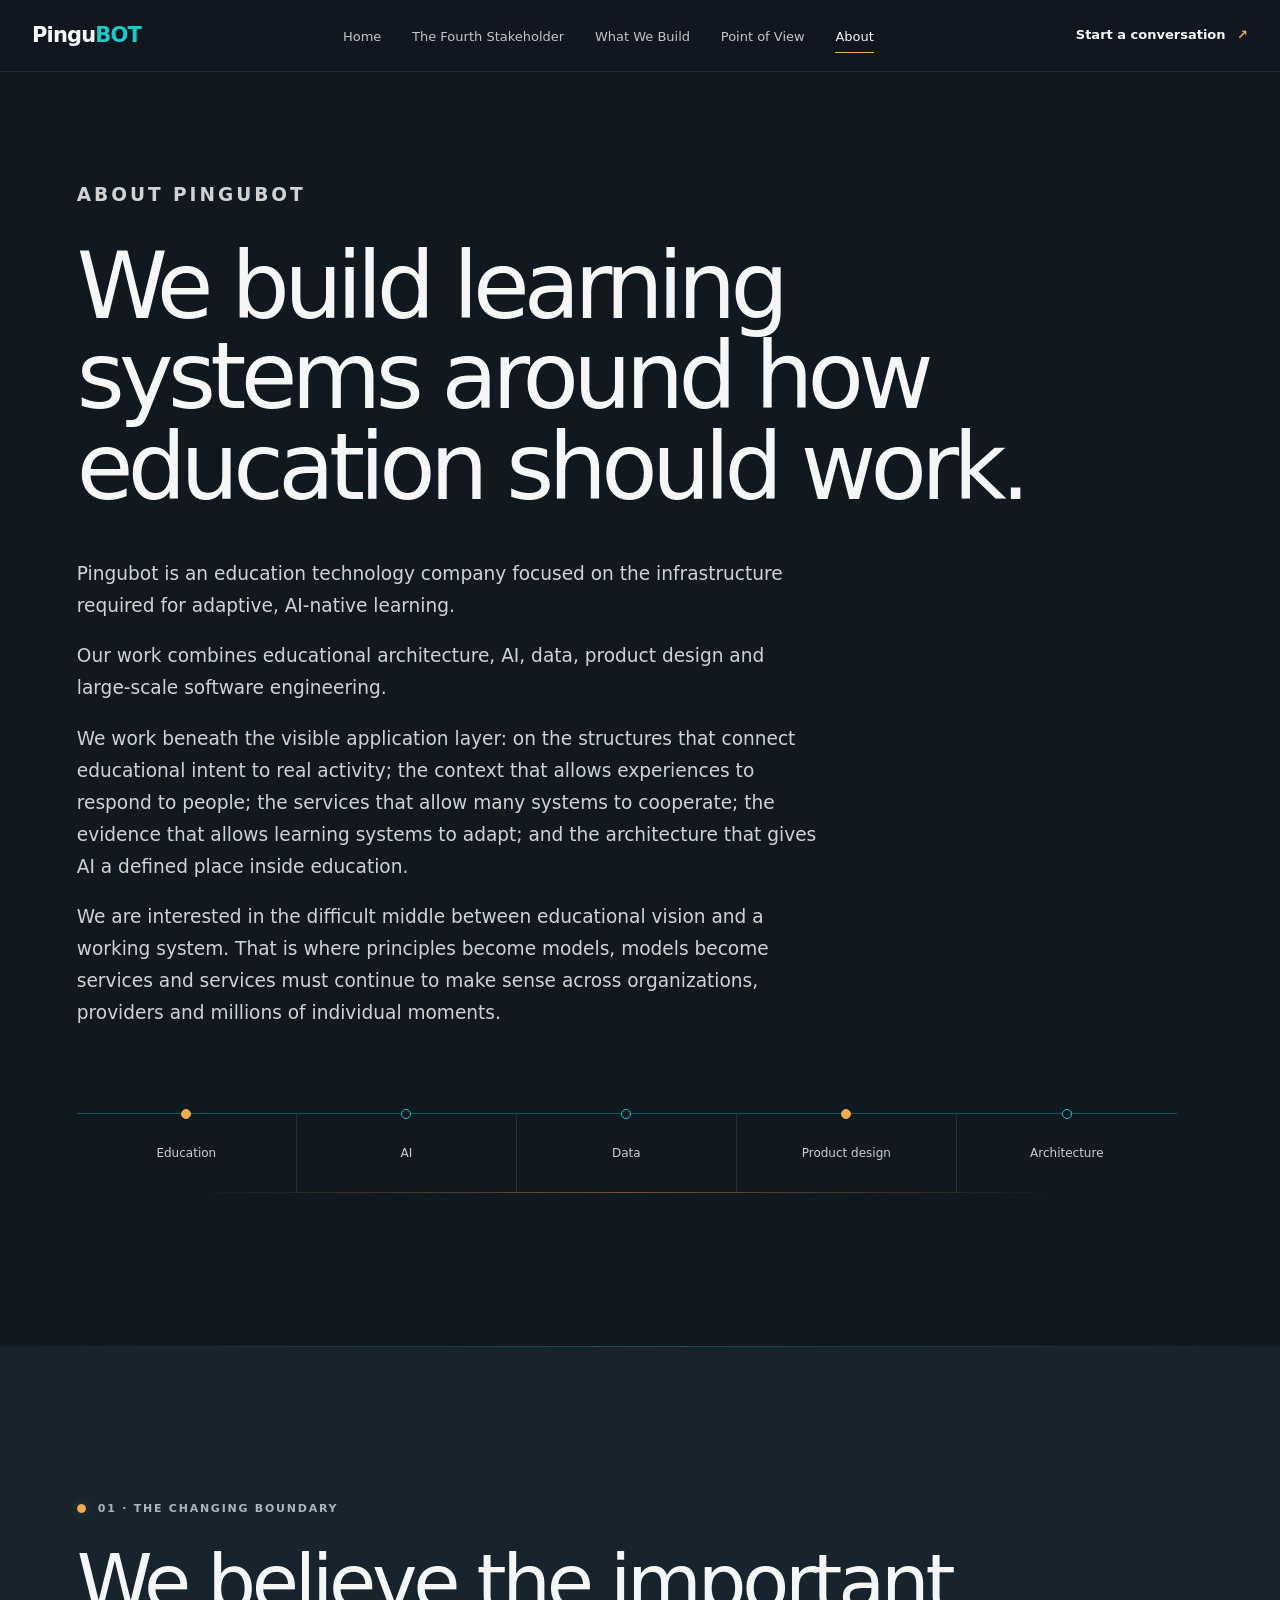
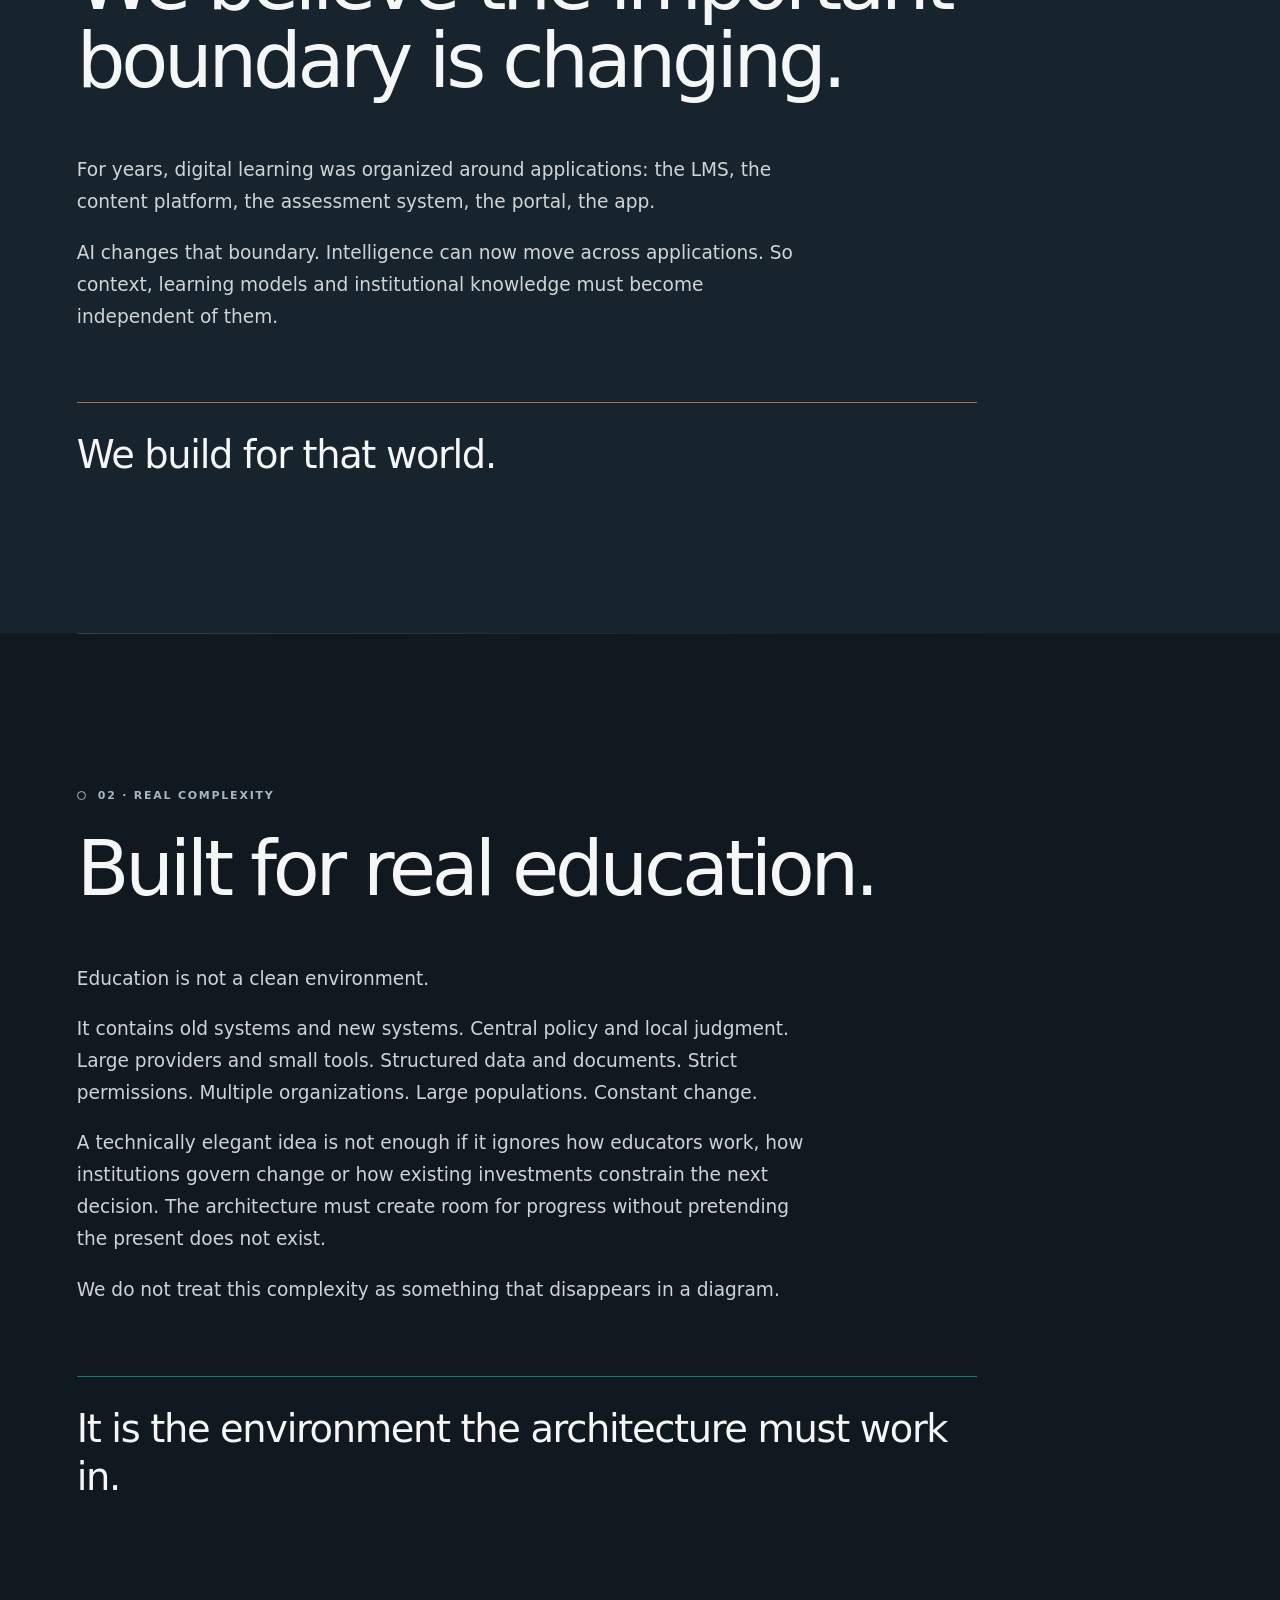
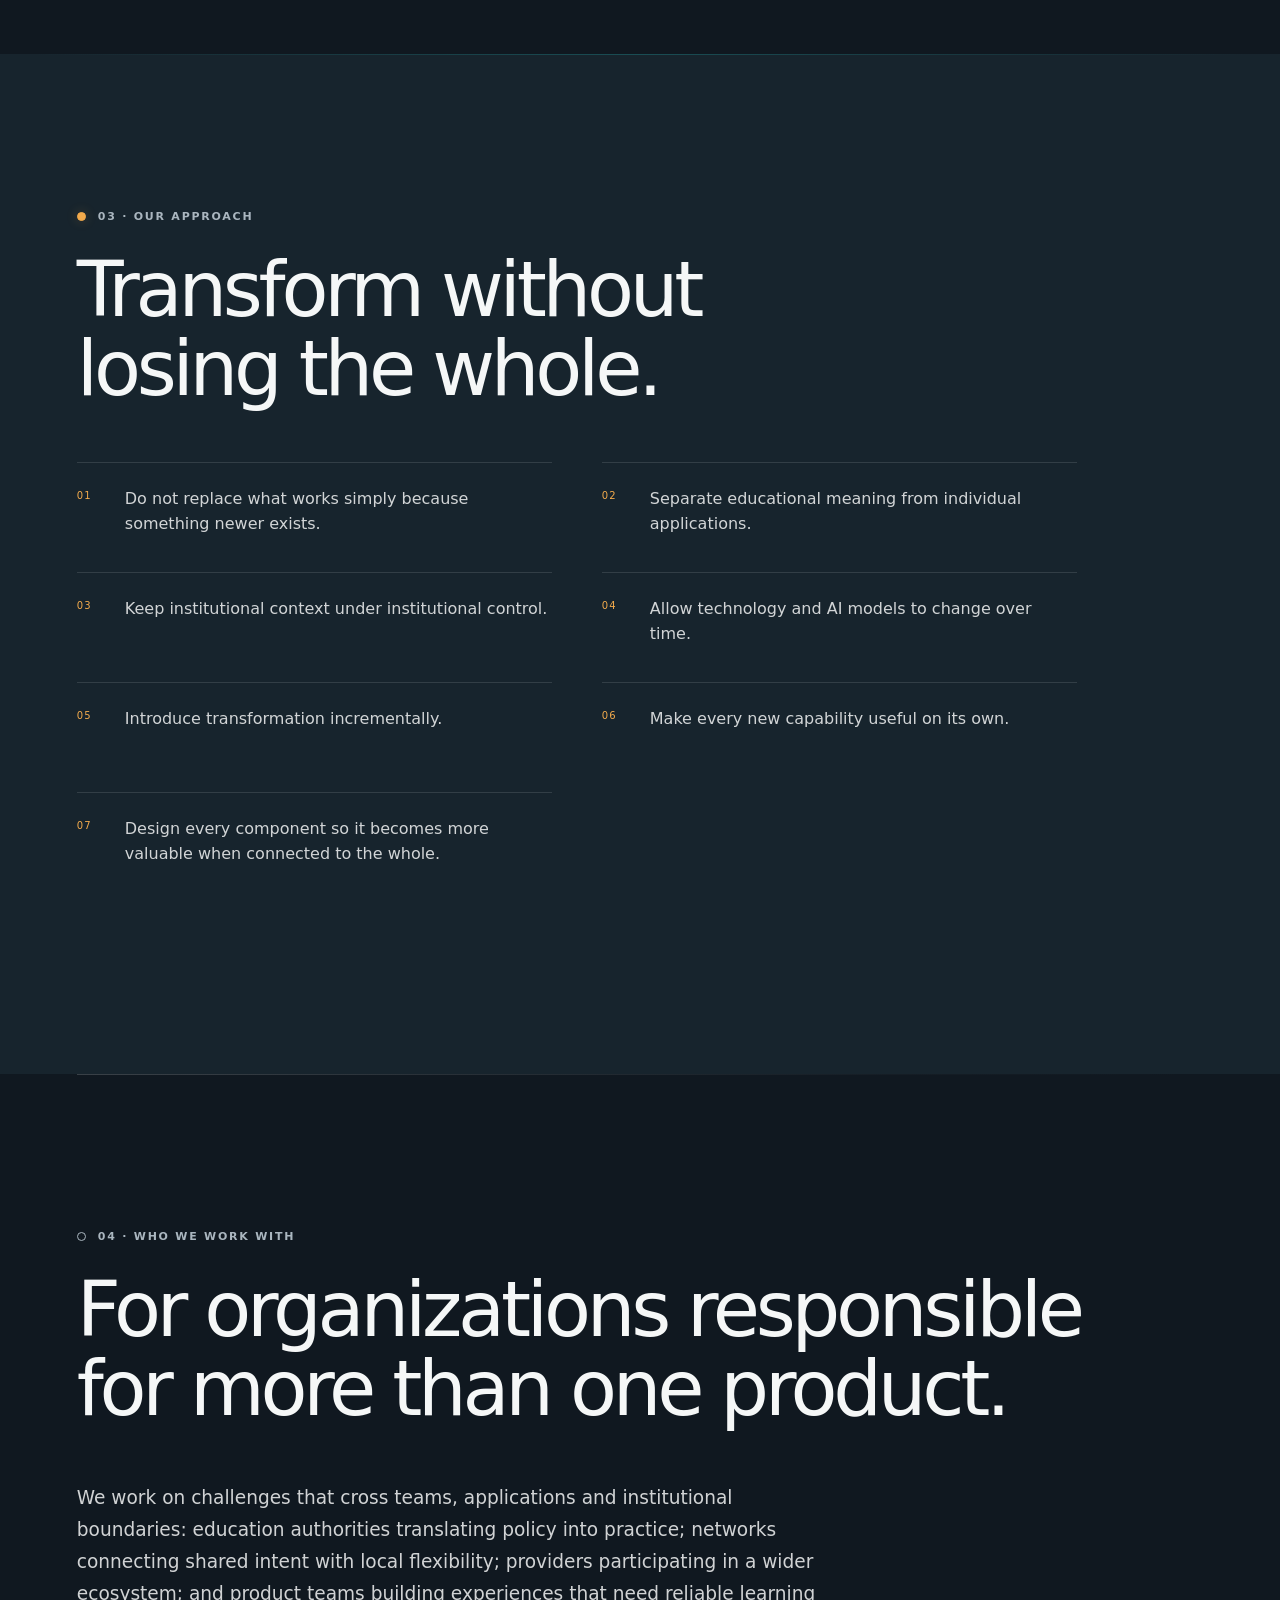
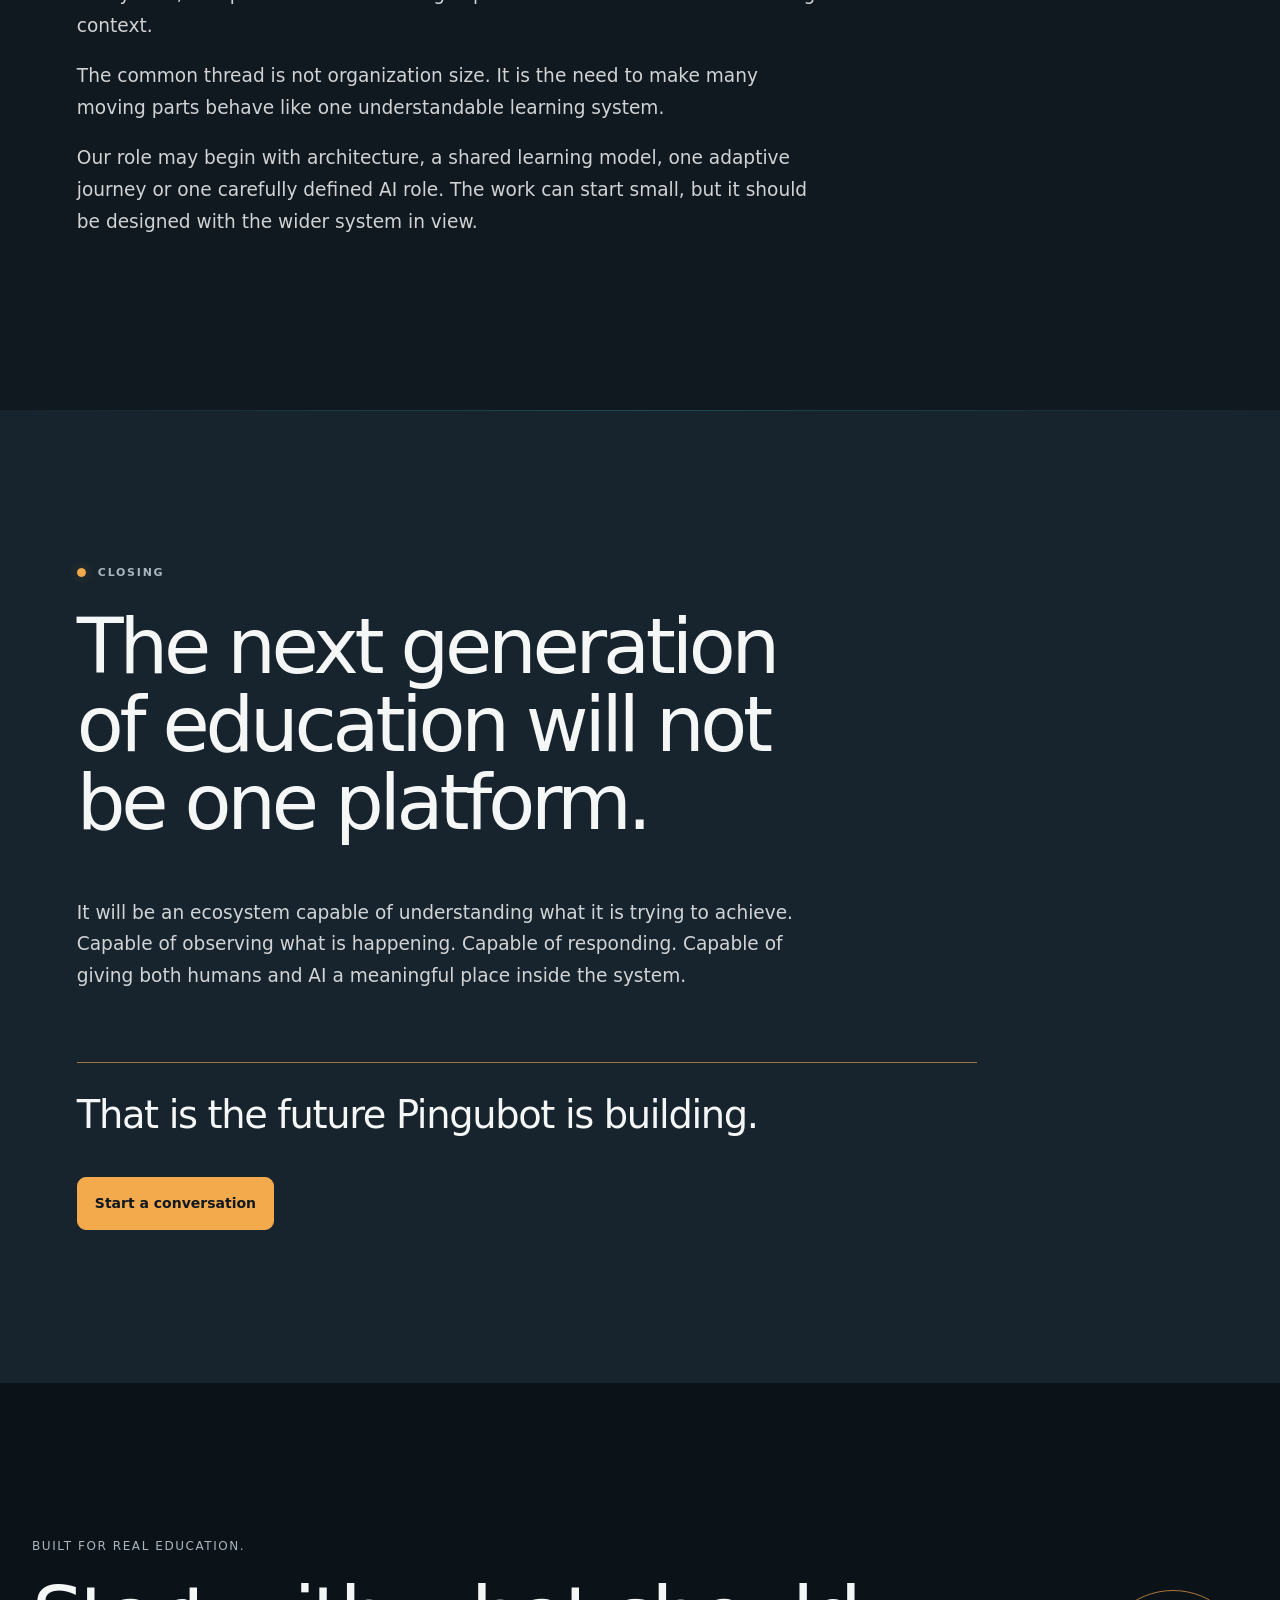
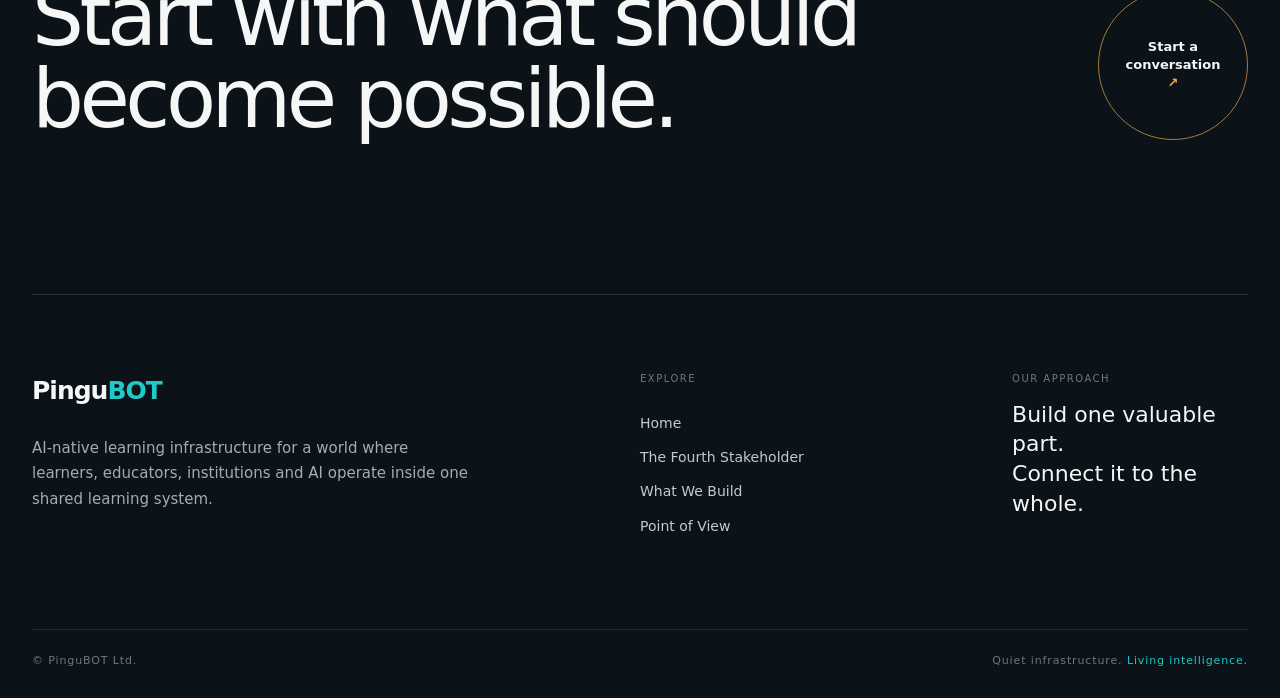
==== about.html @ 70157920 "og" ====
<!doctype html>
<html lang="en">
  <head>
    <meta charset="utf-8" />
    <meta name="viewport" content="width=device-width, initial-scale=1" />
    <title>About PinguBOT — AI-Native Learning Infrastructure</title>
    <meta name="description" content="Meet PinguBOT and learn how we combine education, AI, data, product design and architecture to build AI-native learning infrastructure." />
    <meta name="robots" content="index, follow, max-image-preview:large" />
    <meta name="theme-color" content="#10131a" />
    <link rel="canonical" href="https://pingubot.com/about" />
    <meta property="og:site_name" content="PinguBOT" />
    <meta property="og:type" content="website" />
    <meta property="og:locale" content="en_US" />
    <meta property="og:url" content="https://pingubot.com/about" />
    <meta property="og:title" content="About PinguBOT — AI-Native Learning Infrastructure" />
    <meta property="og:description" content="Meet PinguBOT and learn how we combine education, AI, data, product design and architecture to build AI-native learning infrastructure." />
    <meta property="og:image" content="https://pingubot.com/assets/penguin-ai.png" />
    <meta property="og:image:secure_url" content="https://pingubot.com/assets/penguin-ai.png" />
    <meta property="og:image:type" content="image/png" />
    <meta property="og:image:width" content="1254" />
    <meta property="og:image:height" content="1254" />
    <meta property="og:image:alt" content="PinguBOT's network penguin, representing connected AI-native learning infrastructure" />
    <meta name="twitter:card" content="summary_large_image" />
    <meta name="twitter:title" content="About PinguBOT — AI-Native Learning Infrastructure" />
    <meta name="twitter:description" content="Education, AI, data, product design and architecture for AI-native learning infrastructure." />
    <meta name="twitter:image" content="https://pingubot.com/assets/penguin-ai.png" />
    <meta name="twitter:image:alt" content="PinguBOT's network penguin, representing connected AI-native learning infrastructure" />
    <link rel="stylesheet" href="styles.css" />
    <script type="application/ld+json">
      {"@context":"https://schema.org","@type":"AboutPage","@id":"https://pingubot.com/about#webpage","url":"https://pingubot.com/about","name":"About PinguBOT — AI-Native Learning Infrastructure","description":"Meet PinguBOT and learn how we combine education, AI, data, product design and architecture to build AI-native learning infrastructure.","isPartOf":{"@id":"https://pingubot.com/#website"},"about":{"@id":"https://pingubot.com/#organization"},"inLanguage":"en"}
    </script>
  </head>
  <body class="home-page inner-page about-page">
    <header class="site-header global-header"><a class="wordmark" href="/" aria-label="PinguBOT home">Pingu<span>BOT</span></a><nav class="site-nav desktop-nav" aria-label="Main navigation"><a href="/">Home</a><a href="/fourth-stakeholder">The Fourth Stakeholder</a><a href="/what-we-build">What We Build</a><a href="/point-of-view">Point of View</a><a href="/about" aria-current="page">About</a></nav><a class="nav-cta" href="/contact">Start a conversation <span aria-hidden="true">↗</span></a><details class="mobile-menu"><summary><span>Menu</span><i aria-hidden="true"></i></summary><nav aria-label="Mobile navigation"><a href="/">Home</a><a href="/fourth-stakeholder">The Fourth Stakeholder</a><a href="/what-we-build">What We Build</a><a href="/point-of-view">Point of View</a><a href="/about" aria-current="page">About</a><a href="/contact">Start a conversation <span aria-hidden="true">↗</span></a></nav></details></header>
    <main>
      <section class="page-intro about-hero"><p class="eyebrow">About PinguBOT</p><h1>We build learning systems around how education should work.</h1><p class="lead">Pingubot is an education technology company focused on the infrastructure required for adaptive, AI-native learning.</p><p>Our work combines educational architecture, AI, data, product design and large-scale software engineering.</p><p>We work beneath the visible application layer: on the structures that connect educational intent to real activity; the context that allows experiences to respond to people; the services that allow many systems to cooperate; the evidence that allows learning systems to adapt; and the architecture that gives AI a defined place inside education.</p><p>We are interested in the difficult middle between educational vision and a working system. That is where principles become models, models become services and services must continue to make sense across organizations, providers and millions of individual moments.</p><div class="discipline-field" aria-label="PinguBOT brings together education, artificial intelligence, data, design and architecture"><span>Education</span><span>AI</span><span>Data</span><span>Product design</span><span>Architecture</span><i></i></div></section>
      <section><p class="section-label">01 · The changing boundary</p><h2>We believe the important boundary is changing.</h2><p>For years, digital learning was organized around applications: the LMS, the content platform, the assessment system, the portal, the app.</p><p>AI changes that boundary. Intelligence can now move across applications. So context, learning models and institutional knowledge must become independent of them.</p><p class="statement">We build for that world.</p></section>
      <section><p class="section-label">02 · Real complexity</p><h2>Built for real education.</h2><p>Education is not a clean environment.</p><p>It contains old systems and new systems. Central policy and local judgment. Large providers and small tools. Structured data and documents. Strict permissions. Multiple organizations. Large populations. Constant change.</p><p>A technically elegant idea is not enough if it ignores how educators work, how institutions govern change or how existing investments constrain the next decision. The architecture must create room for progress without pretending the present does not exist.</p><p>We do not treat this complexity as something that disappears in a diagram.</p><p class="statement">It is the environment the architecture must work in.</p></section>
      <section class="approach-section"><p class="section-label">03 · Our approach</p><h2>Transform without losing the whole.</h2><ul><li>Do not replace what works simply because something newer exists.</li><li>Separate educational meaning from individual applications.</li><li>Keep institutional context under institutional control.</li><li>Allow technology and AI models to change over time.</li><li>Introduce transformation incrementally.</li><li>Make every new capability useful on its own.</li><li>Design every component so it becomes more valuable when connected to the whole.</li></ul></section>
      <section><p class="section-label">04 · Who we work with</p><h2>For organizations responsible for more than one product.</h2><p>We work on challenges that cross teams, applications and institutional boundaries: education authorities translating policy into practice; networks connecting shared intent with local flexibility; providers participating in a wider ecosystem; and product teams building experiences that need reliable learning context.</p><p>The common thread is not organization size. It is the need to make many moving parts behave like one understandable learning system.</p><p>Our role may begin with architecture, a shared learning model, one adaptive journey or one carefully defined AI role. The work can start small, but it should be designed with the wider system in view.</p></section>
      <section><p class="section-label">Closing</p><h2>The next generation of education will not be one platform.</h2><p>It will be an ecosystem capable of understanding what it is trying to achieve. Capable of observing what is happening. Capable of responding. Capable of giving both humans and AI a meaningful place inside the system.</p><p class="statement">That is the future Pingubot is building.</p><div class="actions"><a class="action primary" href="/contact">Start a conversation</a></div></section>
    </main>
    <footer class="site-footer designed-footer"><div class="footer-callout"><p>Built for real education.</p><h2>Start with what should become possible.</h2><a class="footer-cta" href="/contact">Start a conversation <span aria-hidden="true">↗</span></a></div><div class="footer-main"><div class="footer-brand"><a class="wordmark" href="/">Pingu<span>BOT</span></a><p>AI-native learning infrastructure for a world where learners, educators, institutions and AI operate inside one shared learning system.</p></div><nav class="footer-links" aria-label="Footer navigation"><span>Explore</span><a href="/">Home</a><a href="/fourth-stakeholder">The Fourth Stakeholder</a><a href="/what-we-build">What We Build</a><a href="/point-of-view">Point of View</a></nav><div class="footer-principle"><span>Our approach</span><p>Build one valuable part.<br />Connect it to the whole.</p></div></div><div class="footer-bottom"><p>© PinguBOT Ltd.</p><p>Quiet infrastructure. <span>Living intelligence.</span></p></div></footer>
  </body>
</html>
---- styles.css ----
:root {
  color: #17202a;
  background: #f7f7f4;
  font-family: Arial, Helvetica, sans-serif;
  font-synthesis: none;
  line-height: 1.6;
}

* {
  box-sizing: border-box;
}

body {
  margin: 0;
}

a {
  color: inherit;
}

.site-header,
.site-footer,
main {
  width: min(100% - 40px, 980px);
  margin-inline: auto;
}

.site-header {
  padding: 24px 0;
  border-bottom: 1px solid #c9c9c2;
}

.brand-row,
.site-nav,
.footer-row {
  display: flex;
  align-items: center;
  flex-wrap: wrap;
  gap: 12px 24px;
}

.brand-row {
  justify-content: space-between;
}

.wordmark {
  font-size: 20px;
  font-weight: 700;
  text-decoration: none;
}

.prototype-note,
.section-label,
.eyebrow {
  color: #66717c;
  font-size: 12px;
  font-weight: 700;
  letter-spacing: 0.08em;
  text-transform: uppercase;
}

.site-nav {
  margin-top: 20px;
}

.site-nav a {
  text-underline-offset: 4px;
}

.site-nav a[aria-current="page"] {
  font-weight: 700;
  text-decoration-thickness: 2px;
}

main {
  padding: 48px 0 80px;
}

section {
  padding: 52px 0;
  border-bottom: 1px solid #d8d8d2;
}

.hero,
.page-intro {
  padding-top: 24px;
}

h1,
h2,
h3,
p,
ul {
  max-width: 760px;
}

h1,
h2,
h3 {
  line-height: 1.15;
  text-wrap: balance;
}

h1 {
  margin: 16px 0 24px;
  font-size: clamp(44px, 8vw, 78px);
  letter-spacing: -0.045em;
}

h2 {
  margin: 12px 0 24px;
  font-size: clamp(30px, 5vw, 48px);
  letter-spacing: -0.03em;
}

h3 {
  margin: 28px 0 12px;
  font-size: 24px;
}

p,
li {
  font-size: 18px;
}

.lead {
  font-size: clamp(21px, 3vw, 28px);
  line-height: 1.45;
}

.stakeholders,
.sequence,
.short-lines {
  padding: 0;
  list-style: none;
}

.stakeholders li,
.sequence li,
.short-lines li {
  margin: 8px 0;
}

.statement {
  margin-top: 32px;
  padding-left: 20px;
  border-left: 4px solid #17202a;
  font-size: 22px;
  font-weight: 700;
}

.actions {
  display: flex;
  flex-wrap: wrap;
  gap: 12px;
  margin-top: 28px;
}

.action {
  display: inline-block;
  padding: 10px 14px;
  border: 1px solid #17202a;
  font-weight: 700;
  text-decoration: none;
}

.action.primary {
  color: #fff;
  background: #17202a;
}

.review-grid {
  display: grid;
  grid-template-columns: repeat(2, minmax(0, 1fr));
  gap: 32px;
  margin-top: 28px;
}

.review-grid > div {
  border-top: 2px solid #17202a;
}

form {
  max-width: 680px;
}

label {
  display: block;
  margin-top: 20px;
  font-weight: 700;
}

input,
textarea {
  width: 100%;
  margin-top: 6px;
  padding: 12px;
  color: inherit;
  background: #fff;
  border: 1px solid #9b9b94;
  font: inherit;
}

textarea {
  min-height: 180px;
  resize: vertical;
}

button {
  margin-top: 20px;
  padding: 12px 18px;
  color: #fff;
  background: #17202a;
  border: 0;
  font: inherit;
  font-weight: 700;
  cursor: pointer;
}

.site-footer {
  padding: 32px 0 48px;
  border-top: 1px solid #c9c9c2;
}

.footer-row {
  justify-content: space-between;
}

.footer-links {
  display: flex;
  flex-wrap: wrap;
  gap: 8px 18px;
}

@media (max-width: 680px) {
  .site-header,
  .site-footer,
  main {
    width: min(100% - 28px, 980px);
  }

  .review-grid {
    grid-template-columns: 1fr;
  }

  section {
    padding: 40px 0;
  }
}

/* Shared navigation and footer for designed pages */
.home-page .global-header {
  position: fixed;
  top: 14px;
  display: grid;
  grid-template-columns: auto 1fr auto;
  min-height: 58px;
  padding: 0 18px;
  border: 1px solid rgba(245,247,247,.1);
  border-radius: 12px;
  background: rgba(11,18,24,.9);
  box-shadow: 0 12px 40px rgba(0,0,0,.16);
  backdrop-filter: blur(14px);
}

.home-page .global-header .wordmark { grid-column: 1; }
.home-page .global-header .desktop-nav { grid-column: 2; grid-row: 1; }
.home-page .global-header > .nav-cta { grid-column: 3; }

.home-page .desktop-nav a {
  position: relative;
  padding: 21px 0 18px;
}

.home-page .desktop-nav a[aria-current="page"]::after {
  position: absolute;
  right: 0;
  bottom: 12px;
  left: 0;
  height: 1px;
  background: var(--ai-cyan);
  content: "";
}

.mobile-menu { display: none; }
.mobile-menu summary { list-style: none; }
.mobile-menu summary::-webkit-details-marker { display: none; }

.home-page .designed-footer {
  width: 100%;
  max-width: none;
  padding: 0;
  border: 0;
  color: var(--slate);
  background: var(--deep-midnight);
}

.footer-callout,
.footer-main,
.footer-bottom {
  width: min(calc(100% - 64px), 1228px);
  margin-inline: auto;
}

.footer-callout {
  position: relative;
  padding: clamp(100px,12vw,180px) 0;
  border-bottom: 1px solid rgba(245,247,247,.12);
}

.home-page .footer-callout > p {
  margin: 0 0 20px;
  color: var(--slate);
  font-size: 12px;
  letter-spacing: .13em;
  text-transform: uppercase;
}

.home-page .footer-callout h2 {
  max-width: 920px;
  margin: 0;
  color: var(--arctic);
  font-size: clamp(48px,6.4vw,88px);
  font-weight: 500;
  line-height: 1;
  letter-spacing: -.055em;
}

.footer-cta {
  position: absolute;
  right: 0;
  bottom: clamp(100px,12vw,180px);
  display: grid;
  width: 150px;
  height: 150px;
  place-content: center;
  padding: 20px;
  border: 1px solid rgba(32,200,199,.55);
  border-radius: 50%;
  color: var(--arctic);
  font-size: 13px;
  font-weight: 600;
  line-height: 1.4;
  text-align: center;
  text-decoration: none;
  transition: color 300ms ease, background 300ms ease, transform 300ms ease;
}
.footer-cta span { color: var(--ai-cyan); }
.footer-cta:hover { color: var(--midnight); background: var(--ai-cyan); transform: rotate(-4deg); }
.footer-cta:hover span { color: var(--midnight); }

.footer-main {
  display: grid;
  grid-template-columns: 1.5fr .8fr .7fr;
  gap: clamp(50px,8vw,130px);
  padding: 76px 0 92px;
}

.home-page .footer-brand .wordmark {
  display: inline-block;
  margin-bottom: 25px;
  color: var(--arctic);
  font-size: 25px;
}
.home-page .footer-brand .wordmark span { color: var(--ai-cyan); }
.footer-brand p { max-width: 440px; margin: 0; color: rgba(245,247,247,.67); font-size: 15px; line-height: 1.7; }

.home-page .designed-footer .footer-links {
  display: flex;
  align-items: flex-start;
  flex-direction: column;
  gap: 12px;
}
.footer-links > span,
.footer-principle > span {
  display: block;
  margin-bottom: 13px;
  color: rgba(170,182,191,.62);
  font-size: 10px;
  letter-spacing: .15em;
  text-transform: uppercase;
}
.home-page .designed-footer .footer-links a { color: rgba(245,247,247,.8); font-size: 14px; }
.home-page .designed-footer .footer-links a:hover { color: var(--ai-cyan); }
.footer-principle p { margin: 0; color: var(--arctic); font-size: 22px; line-height: 1.35; }

.footer-bottom {
  display: flex;
  justify-content: space-between;
  padding: 22px 0 28px;
  border-top: 1px solid rgba(245,247,247,.1);
}
.footer-bottom p { margin: 0; color: rgba(170,182,191,.62); font-size: 11px; letter-spacing: .08em; }
.footer-bottom span { color: var(--ai-cyan); }

@media (max-width: 1120px) {
  .home-page .global-header { grid-template-columns: auto 1fr auto; }
  .home-page .global-header .desktop-nav { gap: 18px; }
  .home-page .global-header .desktop-nav a { font-size: 11px; }
  .footer-callout h2 { padding-right: 170px; }
}

@media (max-width: 820px) {
  .home-page .global-header {
    top: 10px;
    grid-template-columns: 1fr auto;
    width: calc(100% - 24px);
    padding: 0 15px;
  }
  .home-page .global-header .desktop-nav,
  .home-page .global-header > .nav-cta { display: none; }
  .home-page .global-header .wordmark { grid-column: 1; }
  .mobile-menu { position: static; display: block; grid-column: 2; grid-row: 1; }
  .mobile-menu summary {
    display: flex;
    align-items: center;
    gap: 10px;
    padding: 18px 0;
    color: var(--arctic);
    cursor: pointer;
    font-size: 12px;
    font-weight: 600;
  }
  .mobile-menu summary i,
  .mobile-menu summary i::before {
    display: block;
    width: 17px;
    height: 1px;
    background: var(--arctic);
    content: "";
    transition: transform 250ms ease;
  }
  .mobile-menu summary i::before { transform: translateY(5px); }
  .mobile-menu[open] summary i { transform: rotate(45deg); }
  .mobile-menu[open] summary i::before { transform: rotate(-90deg); }
  .mobile-menu nav {
    position: absolute;
    top: calc(100% + 8px);
    right: 0;
    left: 0;
    display: flex;
    flex-direction: column;
    padding: 12px 17px 18px;
    border: 1px solid rgba(245,247,247,.11);
    border-radius: 12px;
    background: rgba(11,18,24,.98);
    box-shadow: 0 20px 50px rgba(0,0,0,.35);
  }
  .home-page .mobile-menu nav a,
  .home-page .mobile-menu nav a[aria-current="page"] {
    display: flex;
    justify-content: space-between;
    padding: 15px 3px;
    border-bottom: 1px solid rgba(245,247,247,.08);
    color: rgba(245,247,247,.82);
    font-size: 15px;
    text-decoration: none;
  }
  .home-page .mobile-menu nav a[aria-current="page"] { color: var(--ai-cyan); }
  .home-page .mobile-menu nav a:last-child { margin-top: 8px; border-bottom: 0; color: var(--arctic); }
  .footer-callout h2 { padding-right: 0; }
  .footer-cta { position: static; width: auto; height: auto; margin-top: 42px; border-radius: 9px; }
  .footer-main { grid-template-columns: 1.4fr .8fr; }
  .footer-principle { display: none; }
}

@media (max-width: 560px) {
  .footer-callout,
  .footer-main,
  .footer-bottom { width: calc(100% - 44px); }
  .footer-main { grid-template-columns: 1fr; gap: 54px; padding: 66px 0; }
  .footer-bottom { align-items: flex-start; flex-direction: column; gap: 9px; }
}

/* Home — visual direction */
.home-page {
  --midnight: #101820;
  --deep-midnight: #0b1218;
  --raised-midnight: #17242d;
  --ai-cyan: #20c8c7;
  --warm-signal: #f2aa4c;
  --slate: #aab6bf;
  --arctic: #f5f7f7;
  color: var(--arctic);
  background: var(--midnight);
  font-family: Manrope, Inter, "Segoe UI", system-ui, sans-serif;
  overflow-x: hidden;
}

.home-page::before {
  position: fixed;
  inset: 0;
  z-index: -1;
  background: radial-gradient(circle at 78% 12%, rgba(32, 200, 199, 0.055), transparent 28%);
  content: "";
  pointer-events: none;
}

.home-page .site-header {
  position: absolute;
  top: 0;
  left: 50%;
  z-index: 20;
  display: grid;
  grid-template-columns: auto 1fr auto;
  align-items: center;
  width: min(calc(100% - 64px), 1400px);
  padding: 28px 0;
  border: 0;
  transform: translateX(-50%);
}

.home-page .brand-row { display: contents; }

.home-page .wordmark {
  grid-column: 1;
  color: var(--arctic);
  font-size: 21px;
  font-weight: 600;
  letter-spacing: -0.04em;
}

.home-page .wordmark span { color: var(--ai-cyan); }

.home-page .site-nav {
  grid-column: 2;
  grid-row: 1;
  justify-content: center;
  gap: clamp(18px, 2.4vw, 38px);
  margin: 0;
}

.home-page .site-nav a {
  color: rgba(245, 247, 247, 0.78);
  font-size: 13px;
  font-weight: 500;
  text-decoration: none;
  transition: color 250ms ease;
}

.home-page .site-nav a:hover,
.home-page .site-nav a:focus-visible { color: var(--arctic); }
.home-page .site-nav a[aria-current="page"],
.home-page .site-nav a:last-child { display: none; }

.home-page .nav-cta {
  grid-column: 3;
  color: var(--arctic);
  font-size: 13px;
  font-weight: 600;
  text-decoration: none;
}

.home-page .nav-cta span { margin-left: 7px; color: var(--ai-cyan); }

.home-page main {
  width: 100%;
  padding: 0;
}

.home-page section {
  position: relative;
  width: min(100%, 1400px);
  margin: 0 auto;
  padding: clamp(110px, 12vw, 190px) clamp(32px, 6vw, 86px);
  border: 0;
}

.home-page section:not(.hero)::before {
  position: absolute;
  top: 0;
  left: clamp(32px, 6vw, 86px);
  width: calc(100% - clamp(64px, 12vw, 172px));
  height: 1px;
  background: linear-gradient(90deg, rgba(244,247,248,.18), rgba(244,247,248,.025) 72%, transparent);
  content: "";
}

.home-page .section-label {
  display: flex;
  align-items: center;
  gap: 12px;
  max-width: none;
  margin: 0 0 26px;
  color: var(--slate);
  font-size: 11px;
  font-weight: 600;
  letter-spacing: 0.16em;
}

.home-page .section-label::before {
  width: 7px;
  height: 7px;
  border: 1px solid currentColor;
  border-radius: 50%;
  content: "";
}

.home-page .hero .section-label::before { display: none; }
.home-page .hero .section-label span {
  width: 7px;
  height: 7px;
  border-radius: 50%;
  background: var(--warm-signal);
  box-shadow: 0 0 16px rgba(230,164,75,.45);
}

.home-page h1,
.home-page h2,
.home-page h3 { font-weight: 500; }

.home-page h2 {
  max-width: 1040px;
  margin: 0 0 54px;
  color: var(--arctic);
  font-size: clamp(46px, 6vw, 82px);
  line-height: 1.02;
  letter-spacing: -0.055em;
}

.home-page section > p:not(.section-label):not(.statement):not(.hero-footnote),
.home-page section > ul {
  max-width: 740px;
  margin-left: 0;
  color: rgba(245,247,247,.84);
  font-size: clamp(17px, 1.45vw, 20px);
  line-height: 1.72;
}

.home-page section > p strong { color: var(--arctic); font-weight: 550; }

.home-page .statement {
  max-width: 900px;
  margin: 70px 0 0;
  padding: 28px 0 0;
  border: 0;
  border-top: 1px solid rgba(32,200,199,.55);
  color: var(--arctic);
  font-size: clamp(25px, 3vw, 42px);
  font-weight: 500;
  line-height: 1.25;
  letter-spacing: -0.035em;
}

.home-page .hero {
  display: grid;
  grid-template-columns: minmax(0, 1.15fr) minmax(420px, .85fr);
  align-items: center;
  width: min(100%, 1500px);
  min-height: 100svh;
  padding-top: 140px;
  padding-bottom: 72px;
}

.home-page .hero-copy { position: relative; z-index: 3; }

.home-page .hero h1 {
  max-width: 900px;
  margin: 0 0 36px;
  font-size: clamp(62px, 7.2vw, 112px);
  font-weight: 500;
  line-height: .94;
  letter-spacing: -0.065em;
}

.home-page .hero h1 em { color: var(--ai-cyan); font-style: normal; }

.home-page .stakeholder-line {
  display: flex;
  flex-wrap: wrap;
  gap: 7px 18px;
  margin: 0 0 30px;
  color: rgba(245,247,247,.8);
  font-size: clamp(16px, 1.4vw, 20px);
}

.home-page .stakeholder-line strong { color: var(--ai-cyan); font-weight: 600; }

.home-page .hero-summary {
  max-width: 625px;
  margin: 0;
  color: rgba(245,247,247,.78);
  font-size: clamp(17px, 1.45vw, 20px);
  line-height: 1.65;
}

.home-page .actions { gap: 13px; margin-top: 38px; }
.home-page .action {
  display: inline-flex;
  align-items: center;
  justify-content: space-between;
  min-width: 182px;
  padding: 14px 17px;
  border: 1px solid rgba(244,247,248,.2);
  border-radius: 9px;
  color: var(--arctic);
  font-size: 14px;
  font-weight: 600;
  transition: border-color 250ms ease, background 250ms ease, transform 250ms ease;
}

.home-page .action:hover { border-color: rgba(244,247,248,.55); transform: translateY(-2px); }
.home-page .action.primary { color: var(--midnight); background: var(--warm-signal); border-color: var(--warm-signal); }
.home-page .action.primary span { color: var(--midnight); }

.home-page .hero-system {
  position: relative;
  align-self: stretch;
  min-height: 620px;
  isolation: isolate;
}

.home-page .hero-system::before {
  position: absolute;
  inset: 15% -15% 7% -15%;
  z-index: -1;
  background: radial-gradient(ellipse, rgba(32,200,199,.12), transparent 61%);
  content: "";
}

.home-page .penguin-field {
  position: absolute;
  right: -3%;
  bottom: 3%;
  width: min(39vw, 620px);
  opacity: .76;
  filter: saturate(.72) hue-rotate(-4deg) brightness(.85);
  animation: entity-resolve 1400ms cubic-bezier(.2,.7,.2,1) both;
}

.home-page .penguin-field img { display: block; width: 100%; height: auto; }

.home-page .orbit {
  position: absolute;
  border: 1px solid rgba(145,160,174,.19);
  border-radius: 50%;
  transform: rotate(-18deg);
}
.home-page .orbit-one { inset: 14% -12% 2% -5%; }
.home-page .orbit-two { inset: 27% 1% 17% 13%; border-color: rgba(32,200,199,.18); transform: rotate(20deg); }

.home-page .system-node { position: absolute; z-index: 3; color: var(--slate); font-size: 10px; letter-spacing: .12em; text-transform: uppercase; }
.home-page .system-node i { display: block; width: 8px; height: 8px; margin-bottom: 8px; border: 1px solid var(--slate); border-radius: 50%; background: var(--midnight); }
.home-page .node-learner { top: 18%; left: 10%; }
.home-page .node-educator { top: 35%; right: -1%; }
.home-page .node-institution { bottom: 16%; left: 4%; }
.home-page .node-ai { right: 13%; bottom: 9%; color: var(--ai-cyan); }
.home-page .node-ai i { border-color: var(--ai-cyan); background: var(--ai-cyan); box-shadow: 0 0 15px rgba(32,200,199,.6); }

.home-page .hero-footnote {
  position: absolute;
  right: clamp(32px,6vw,86px);
  bottom: 34px;
  margin: 0;
  color: rgba(244,247,248,.46);
  font-size: 11px;
  letter-spacing: .13em;
  text-transform: uppercase;
}
.home-page .hero-footnote span { color: var(--ai-cyan); }

.gap-visual,
.evolution-visual,
.loop-visual,
.ecosystem-visual {
  max-width: 1100px;
  margin: 72px 0;
  color: var(--slate);
}

.gap-visual { display: grid; grid-template-columns: 1fr minmax(120px,.35fr) .8fr; align-items: center; }
.context-stack { display: grid; grid-template-columns: 1fr 1fr; border: 1px solid rgba(244,247,248,.14); }
.context-stack span { padding: 22px; border: 1px solid rgba(244,247,248,.07); font-size: 13px; }
.broken-path { display: flex; align-items: center; color: var(--warm-signal); }
.broken-path i { width: 45%; height: 1px; background: rgba(230,164,75,.4); }
.broken-path b { display: grid; width: 36px; height: 36px; place-items: center; border: 1px solid rgba(230,164,75,.5); border-radius: 50%; font-weight: 500; }
.ai-position { padding: 34px; border-left: 1px solid var(--ai-cyan); color: var(--ai-cyan); font-size: 28px; }
.ai-position span { display: block; margin-top: 8px; color: var(--slate); font-size: 12px; letter-spacing: .1em; text-transform: uppercase; }

.evolution-visual { display: grid; grid-template-columns: .75fr auto 1.8fr; gap: 34px; align-items: center; }
.old-system { display: grid; gap: 7px; }
.old-system span { padding: 12px 15px; border: 1px solid rgba(244,247,248,.12); font-size: 12px; }
.transition-mark { font-size: 10px; letter-spacing: .13em; text-transform: uppercase; }
.learning-path { display: flex; align-items: center; justify-content: space-between; font-size: 11px; }
.learning-path i { flex: 1; height: 1px; margin: 0 8px; background: linear-gradient(90deg, rgba(145,160,174,.35), var(--ai-cyan)); }
.learning-path strong { color: var(--warm-signal); font-weight: 600; }

.loop-visual { position: relative; padding-bottom: 56px; }
.loop-track { display: grid; grid-template-columns: repeat(5,1fr); }
.loop-track span { position: relative; padding: 25px 10px 0; border-top: 1px solid rgba(145,160,174,.4); font-size: 12px; }
.loop-track span::before { position: absolute; top: -5px; left: 0; width: 9px; height: 9px; border: 1px solid var(--slate); border-radius: 50%; background: var(--midnight); content: ""; }
.loop-track .evidence::before { border-color: var(--warm-signal); background: var(--warm-signal); }
.loop-track .adaptation { color: var(--warm-signal); border-color: var(--warm-signal); }
.loop-track .adaptation::before { border-color: var(--warm-signal); background: var(--warm-signal); }
.return-path { position: absolute; right: 10%; bottom: 0; left: 36%; height: 42px; border-right: 1px solid var(--warm-signal); border-bottom: 1px solid var(--warm-signal); border-left: 1px solid var(--warm-signal); border-radius: 0 0 18px 18px; }
.return-path i::before { position: absolute; top: -4px; left: -4px; width: 7px; height: 7px; border-top: 1px solid var(--warm-signal); border-left: 1px solid var(--warm-signal); content: ""; transform: rotate(45deg); }
.return-path span { position: absolute; bottom: -9px; left: 50%; padding: 0 9px; background: var(--midnight); color: var(--warm-signal); font-size: 9px; letter-spacing: .12em; text-transform: uppercase; transform: translateX(-50%); }

.ecosystem-visual { margin-top: 80px; }
.experience-row { display: grid; grid-template-columns: repeat(5,1fr); gap: 14px; }
.experience-row span { padding-bottom: 18px; border-bottom: 1px solid rgba(244,247,248,.2); font-size: 12px; text-align: center; }
.experience-row span:last-child { color: var(--ai-cyan); }
.connector-field { display: grid; grid-template-columns: repeat(5,1fr); gap: 14px; height: 62px; }
.connector-field i { width: 1px; height: 100%; margin: auto; background: linear-gradient(var(--slate), var(--ai-cyan)); opacity: .45; }
.shared-layer { padding: 24px; border: 1px solid rgba(32,200,199,.3); background: rgba(32,200,199,.04); color: var(--arctic); font-size: 16px; text-align: center; }
.shared-layer b { display: block; margin-top: 8px; color: var(--ai-cyan); font-size: 10px; font-weight: 500; letter-spacing: .15em; text-transform: uppercase; }

.home-page .review-grid {
  max-width: 1100px;
  grid-template-columns: repeat(4, 1fr);
  gap: 0;
  margin: 70px 0;
  border-top: 1px solid rgba(244,247,248,.16);
}
.home-page .review-grid > div { min-height: 180px; padding: 24px 22px; border: 0; border-right: 1px solid rgba(244,247,248,.12); }
.home-page .review-grid > div:last-child { border-right: 0; }
.home-page .review-grid h3 { margin: 0 0 35px; color: var(--slate); font-size: 13px; font-weight: 500; }
.home-page .review-grid p { color: rgba(245,247,247,.9); font-size: 17px; line-height: 1.55; }
.home-page .review-grid > div:last-child h3,
.home-page .review-grid > div:last-child p { color: var(--ai-cyan); }

.home-page .short-lines { max-width: 920px; margin-top: 65px; margin-bottom: 65px; }
.home-page .short-lines li { padding: 19px 0; border-bottom: 1px solid rgba(244,247,248,.1); font-size: clamp(20px,2vw,28px); }
.home-page .short-lines li::before { display: inline-block; width: 8px; height: 8px; margin-right: 18px; border: 1px solid var(--slate); border-radius: 50%; content: ""; }

.home-page section:nth-of-type(even):not(.hero) {
  width: 100%;
  max-width: none;
  padding-right: max(clamp(32px,6vw,86px), calc((100vw - 1400px)/2 + 86px));
  padding-left: max(clamp(32px,6vw,86px), calc((100vw - 1400px)/2 + 86px));
  background: var(--raised-midnight);
}
.home-page section:nth-of-type(even):not(.hero)::before { display: none; }

.home-page section:nth-of-type(even):not(.hero)::after {
  position: absolute;
  top: 0;
  left: 50%;
  width: min(calc(100% - 64px), 1228px);
  height: 1px;
  background: linear-gradient(90deg, transparent, rgba(32,200,199,.25), transparent);
  content: "";
  transform: translateX(-50%);
}

.home-page .stakeholders { max-width: 920px; }
.home-page .stakeholders li { padding: 18px 0; border-bottom: 1px solid rgba(244,247,248,.11); }
.home-page .stakeholders strong { display: inline-block; min-width: 140px; color: var(--arctic); }

.home-page .site-footer {
  width: min(calc(100% - 64px), 1280px);
  padding: 72px 0 45px;
  border-color: rgba(244,247,248,.14);
  color: var(--slate);
}
.home-page .site-footer strong { color: var(--arctic); font-size: 22px; font-weight: 550; }
.home-page .footer-links a { color: var(--slate); font-size: 13px; text-decoration: none; }

@keyframes entity-resolve {
  from { opacity: 0; filter: blur(12px) saturate(.5); transform: translateY(18px); }
  to { opacity: .76; filter: blur(0) saturate(.72) hue-rotate(-4deg) brightness(.85); transform: translateY(0); }
}

@media (max-width: 980px) {
  .home-page .site-header { width: min(calc(100% - 40px), 1400px); }
  .home-page .site-nav { display: none; }
  .home-page .hero { grid-template-columns: 1fr; padding-top: 150px; }
  .home-page .hero-copy { max-width: 850px; }
  .home-page .hero-system { min-height: 520px; margin-top: -60px; opacity: .8; }
  .home-page .penguin-field { right: 2%; width: min(70vw, 560px); }
  .home-page .review-grid { grid-template-columns: repeat(2,1fr); }
  .home-page .review-grid > div:nth-child(2) { border-right: 0; }
  .home-page .review-grid > div:nth-child(n+3) { border-top: 1px solid rgba(244,247,248,.12); }
}

@media (max-width: 680px) {
  .home-page .site-header { width: calc(100% - 34px); padding-top: 20px; }
  .home-page .nav-cta { font-size: 0; }
  .home-page .nav-cta::before { content: "Contact"; font-size: 12px; }
  .home-page section { padding: 92px 22px; }
  .home-page section:not(.hero)::before { left: 22px; width: calc(100% - 44px); }
  .home-page .hero { min-height: 100svh; padding-top: 125px; }
  .home-page .hero h1 { font-size: clamp(54px,17vw,78px); }
  .home-page .hero-summary { max-width: 92%; }
  .home-page .hero-system { min-height: 410px; margin-top: -20px; }
  .home-page .penguin-field { right: -22%; width: 92vw; opacity: .6; }
  .home-page .orbit-one { inset: 8% -35% 5% -25%; }
  .home-page .orbit-two { inset: 24% -12% 19% 3%; }
  .home-page .node-educator { right: 0; }
  .home-page .hero-footnote { right: 22px; bottom: 24px; }
  .home-page h2 { margin-bottom: 38px; font-size: clamp(42px,13vw,62px); }
  .home-page section > p:not(.section-label):not(.statement):not(.hero-footnote),
  .home-page section > ul,
  .home-page .statement { margin-left: 0; }
  .home-page .statement { margin-top: 50px; }
  .gap-visual { grid-template-columns: 1fr; gap: 20px; }
  .broken-path { height: 50px; transform: rotate(90deg); }
  .ai-position { padding: 20px; }
  .evolution-visual { grid-template-columns: 1fr; }
  .transition-mark { text-align: center; }
  .learning-path { overflow-x: auto; padding-bottom: 8px; }
  .learning-path span, .learning-path strong { white-space: nowrap; }
  .loop-track { grid-template-columns: 1fr; gap: 0; }
  .loop-track span { padding: 15px 0 15px 26px; border-top: 0; border-left: 1px solid rgba(145,160,174,.4); }
  .loop-track span::before { top: 20px; left: -5px; }
  .return-path { display: none; }
  .experience-row { grid-template-columns: 1fr; }
  .experience-row span { text-align: left; }
  .connector-field { display: none; }
  .shared-layer { margin-top: 18px; }
  .home-page .review-grid { grid-template-columns: 1fr; }
  .home-page .review-grid > div { min-height: auto; padding: 22px 0; border-right: 0; border-bottom: 1px solid rgba(244,247,248,.12); }
  .home-page .review-grid h3 { margin-bottom: 12px; }
  .home-page section:nth-of-type(even):not(.hero) { padding-right: 22px; padding-left: 22px; }
  .home-page .site-footer { width: calc(100% - 44px); }
}

@media (prefers-reduced-motion: reduce) {
  .home-page *, .home-page *::before, .home-page *::after { scroll-behavior: auto !important; animation-duration: .01ms !important; animation-iteration-count: 1 !important; }
}

/* The Fourth Stakeholder */
.inner-page .site-nav a[aria-current="page"] {
  display: block;
  color: var(--arctic);
}

.inner-page .page-intro {
  padding-top: clamp(150px, 14vw, 210px);
}

.inner-page .page-intro .eyebrow {
  margin: 0 0 30px;
  color: var(--ai-cyan);
  font-size: 11px;
  font-weight: 600;
  letter-spacing: .16em;
  text-transform: uppercase;
}

.inner-page .page-intro h1 {
  max-width: 1130px;
  margin: 0 0 46px;
  color: var(--arctic);
  font-size: clamp(58px, 7.2vw, 106px);
  font-weight: 500;
  line-height: .98;
  letter-spacing: -.062em;
}

.inner-page .page-intro .lead {
  color: rgba(245,247,247,.9);
  font-size: clamp(21px, 2vw, 28px);
  line-height: 1.5;
}

.stakeholder-page .stakeholder-hero {
  display: grid;
  grid-template-columns: minmax(0, 1.2fr) minmax(350px, .8fr);
  column-gap: clamp(50px, 8vw, 130px);
  min-height: 100svh;
}

.stakeholder-page .stakeholder-hero > * { grid-column: 1; }
.stakeholder-page .stakeholder-hero .stakeholder-map {
  grid-column: 2;
  grid-row: 1 / span 8;
  align-self: center;
}

.stakeholder-map {
  position: relative;
  min-height: 650px;
  overflow: hidden;
  border-left: 1px solid rgba(245,247,247,.12);
}

.stakeholder-map::before,
.stakeholder-map::after {
  position: absolute;
  left: 0;
  width: 72%;
  height: 1px;
  background: linear-gradient(90deg, rgba(145,160,174,.5), transparent);
  content: "";
}
.stakeholder-map::before { top: 22%; }
.stakeholder-map::after { top: 48%; }

.stakeholder-axis {
  position: absolute;
  top: 12%;
  left: 28px;
  display: grid;
  gap: 24px;
  color: var(--slate);
  font-size: 10px;
  letter-spacing: .14em;
  text-transform: uppercase;
}
.stakeholder-axis i { width: 1px; height: 24px; margin-left: 3px; background: rgba(145,160,174,.4); }

.stakeholder-map img {
  position: absolute;
  right: -3%;
  bottom: 2%;
  width: min(88%, 580px);
  height: auto;
  opacity: .48;
  object-fit: contain;
  filter: saturate(.65) brightness(.78);
  animation: entity-resolve 1400ms cubic-bezier(.2,.7,.2,1) both;
}

.fourth-entry {
  position: absolute;
  top: 57%;
  left: 28px;
  z-index: 2;
  color: var(--ai-cyan);
}
.fourth-entry b { display: block; font-size: clamp(58px,5.5vw,82px); font-weight: 500; line-height: 1; letter-spacing: -.055em; }
.fourth-entry span { display: block; max-width: 180px; margin-top: 9px; font-size: 10px; line-height: 1.5; letter-spacing: .14em; text-transform: uppercase; }

.stakeholder-page .stakeholder-hero .statement {
  margin-left: 0;
  font-size: clamp(30px,3vw,46px);
}

.context-window {
  display: grid;
  grid-template-columns: 1.1fr .9fr;
  max-width: 1050px;
  margin: 72px 0;
  border: 1px solid rgba(245,247,247,.13);
}
.missing-context { display: grid; grid-template-columns: repeat(2,1fr); }
.missing-context span {
  position: relative;
  padding: 25px 24px;
  border-right: 1px solid rgba(245,247,247,.08);
  border-bottom: 1px solid rgba(245,247,247,.08);
  color: var(--slate);
  font-size: 12px;
}
.missing-context span::before { display: inline-block; width: 5px; height: 5px; margin-right: 10px; border: 1px solid var(--slate); border-radius: 50%; content: ""; }
.empty-window {
  position: relative;
  display: grid;
  place-content: center;
  min-height: 235px;
  background: rgba(5,14,27,.45);
  text-align: center;
}
.empty-window::before { position: absolute; inset: 14px; border: 1px solid rgba(32,200,199,.18); content: ""; }
.empty-window span { color: var(--ai-cyan); font-size: 38px; font-weight: 500; }
.empty-window b { margin-top: 8px; color: var(--slate); font-size: 9px; font-weight: 500; letter-spacing: .14em; text-transform: uppercase; }
.empty-window i { position: absolute; top: 50%; left: -5px; width: 9px; height: 9px; border: 1px solid var(--warm-signal); border-radius: 50%; background: var(--midnight); }

.role-spectrum {
  display: grid;
  grid-template-columns: repeat(4,1fr);
  max-width: 1100px;
  margin: 70px 0;
  counter-reset: roles;
}
.role-spectrum span {
  position: relative;
  min-height: 115px;
  padding: 30px 20px 18px;
  border-top: 1px solid rgba(32,200,199,.42);
  border-right: 1px solid rgba(245,247,247,.1);
  color: rgba(245,247,247,.86);
  font-size: 13px;
  counter-increment: roles;
}
.role-spectrum span::before { position: absolute; top: -8px; left: 20px; display: grid; width: 16px; height: 16px; place-content: center; border: 1px solid var(--ai-cyan); border-radius: 50%; background: var(--midnight); color: var(--ai-cyan); content: counter(roles); font-size: 8px; }
.role-spectrum span:last-child { border-right: 0; }

.stakeholder-page .contract-section .review-grid { grid-template-columns: repeat(3,1fr); }
.stakeholder-page .contract-section .review-grid > div:nth-child(3n) { border-right: 0; }
.stakeholder-page .contract-section .review-grid > div:nth-child(n+4) { border-top: 1px solid rgba(245,247,247,.12); }
.stakeholder-page .contract-section .review-grid > div:last-child h3,
.stakeholder-page .contract-section .review-grid > div:last-child p { color: inherit; }

.authority-path {
  display: grid;
  grid-template-columns: auto 1fr auto 1fr auto;
  align-items: center;
  max-width: 1000px;
  margin: 72px 0;
  color: var(--slate);
  font-size: 12px;
}
.authority-path i { height: 1px; margin: 0 16px; background: linear-gradient(90deg, rgba(145,160,174,.35), rgba(32,200,199,.6)); }
.authority-path strong { padding: 18px 22px; border: 1px solid var(--warm-signal); border-radius: 50%; color: var(--warm-signal); font-weight: 500; text-align: center; }
.authority-path span:last-child { color: var(--ai-cyan); }

.feedback-cycle {
  display: flex;
  align-items: center;
  max-width: 1080px;
  margin: 70px 0 85px;
  color: var(--slate);
  font-size: 12px;
}
.feedback-cycle span,
.feedback-cycle strong { white-space: nowrap; }
.feedback-cycle i { flex: 1; height: 1px; margin: 0 15px; background: rgba(145,160,174,.35); }
.feedback-cycle strong { color: var(--warm-signal); font-weight: 600; }
.feedback-cycle i:last-child { position: relative; height: 52px; border-top: 1px solid var(--warm-signal); border-right: 1px solid var(--warm-signal); border-radius: 0 28px 0 0; background: none; }
.feedback-cycle i:last-child::after { position: absolute; right: -4px; bottom: -3px; width: 7px; height: 7px; border-right: 1px solid var(--warm-signal); border-bottom: 1px solid var(--warm-signal); content: ""; transform: rotate(45deg); }

.stakeholder-page section:last-of-type {
  min-height: 80svh;
  padding-top: clamp(130px,15vw,220px);
  padding-bottom: clamp(130px,15vw,220px);
}

@media (max-width: 980px) {
  .stakeholder-page .stakeholder-hero { grid-template-columns: 1fr; }
  .stakeholder-page .stakeholder-hero .stakeholder-map { grid-column: 1; grid-row: auto; min-height: 500px; margin-top: 50px; }
  .stakeholder-map img { right: 2%; width: min(72%,520px); }
}

@media (max-width: 680px) {
  .inner-page .page-intro { padding-top: 125px; }
  .inner-page .page-intro h1 { font-size: clamp(52px,15.5vw,74px); }
  .stakeholder-page .stakeholder-hero .stakeholder-map { min-height: 420px; }
  .stakeholder-map img { right: -4%; bottom: 2%; width: min(78%,420px); }
  .context-window { grid-template-columns: 1fr; }
  .empty-window i { top: -5px; left: 50%; }
  .role-spectrum { grid-template-columns: 1fr 1fr; }
  .role-spectrum span:nth-child(2) { border-right: 0; }
  .role-spectrum span:nth-child(n+3) { border-top-color: rgba(245,247,247,.12); }
  .stakeholder-page .contract-section .review-grid { grid-template-columns: 1fr; }
  .stakeholder-page .contract-section .review-grid > div { border-right: 0; }
  .authority-path { grid-template-columns: 1fr; justify-items: start; gap: 13px; }
  .authority-path i { width: 1px; height: 30px; margin: 0 0 0 28px; }
  .feedback-cycle { display: grid; grid-template-columns: auto 1fr auto; gap: 20px 10px; }
  .feedback-cycle i { min-width: 30px; margin: 0; }
  .feedback-cycle i:last-child { display: none; }
}

/* Cascade lock for shared site chrome */
.home-page .site-header.global-header {
  position: fixed;
  top: 0;
  width: 100%;
  min-height: 72px;
  padding: 0 max(32px, calc((100vw - 1400px) / 2 + 32px));
  border: 0;
  border-bottom: 1px solid rgba(245,247,247,.09);
  border-radius: 0;
  background: rgba(16,24,32,.94);
  box-shadow: none;
}
.home-page .global-header .desktop-nav { display: flex; }
.home-page .global-header .desktop-nav a:last-child,
.home-page .global-header .desktop-nav a[aria-current="page"] { display: block; }
.home-page .site-footer.designed-footer { width: 100%; max-width: none; padding: 0; border: 0; }

@media (max-width: 820px) {
  .home-page .site-header.global-header { top: 0; width: 100%; min-height: 64px; padding: 0 20px; }
  .home-page .global-header .desktop-nav { display: none; }
}

/* Warm signal balance: intent, decisions and human action */
.home-page .desktop-nav a[aria-current="page"]::after { background: var(--warm-signal); }
.home-page .nav-cta span { color: var(--warm-signal); }
.home-page section:nth-of-type(even):not(.hero) .section-label::before {
  border-color: var(--warm-signal);
  background: var(--warm-signal);
  box-shadow: 0 0 12px rgba(242,170,76,.24);
}
.home-page section:nth-of-type(even):not(.hero) .statement { border-top-color: rgba(242,170,76,.62); }
.home-page .node-institution i { border-color: var(--warm-signal); background: var(--warm-signal); }
.home-page .footer-cta { border-color: rgba(242,170,76,.68); }
.home-page .footer-cta span { color: var(--warm-signal); }
.home-page .footer-cta:hover { color: var(--midnight); background: var(--warm-signal); }
.home-page .footer-cta:hover span { color: var(--midnight); }
.home-page .mobile-menu nav a:last-child span { color: var(--warm-signal); }

/* What We Build */
.build-page .build-hero { min-height: 95svh; }
.layer-system {
  display: grid;
  gap: 10px;
  max-width: 1120px;
  margin: 85px 0 0;
  color: var(--slate);
}
.layer-experiences { display: grid; grid-template-columns: repeat(3,1fr); gap: 10px; }
.layer-experiences span { padding: 18px; border: 1px solid rgba(245,247,247,.12); font-size: 11px; text-align: center; }
.layer-core {
  display: grid;
  grid-template-columns: 1.2fr repeat(4,1fr);
  align-items: center;
  min-height: 94px;
  border: 1px solid rgba(32,200,199,.38);
  background: rgba(32,200,199,.045);
}
.layer-core > * { padding: 20px; border-right: 1px solid rgba(32,200,199,.14); font-size: 11px; text-align: center; }
.layer-core > *:last-child { border-right: 0; }
.layer-core b { color: var(--ai-cyan); font-size: 17px; font-weight: 550; }
.layer-foundation { padding: 16px; border-top: 1px solid rgba(242,170,76,.5); color: var(--warm-signal); font-size: 10px; letter-spacing: .14em; text-align: center; text-transform: uppercase; }

.build-flow,
.evidence-motion {
  display: flex;
  align-items: center;
  max-width: 1100px;
  margin: 70px 0;
  color: var(--slate);
  font-size: 12px;
}
.build-flow i,
.evidence-motion i { flex: 1; height: 1px; margin: 0 14px; background: linear-gradient(90deg, rgba(170,182,191,.32), var(--ai-cyan)); }
.build-flow strong,
.evidence-motion strong { color: var(--warm-signal); font-weight: 600; }
.evidence-motion .warm { padding: 15px 18px; border: 1px solid var(--warm-signal); border-radius: 50%; color: var(--warm-signal); }

.traveling-context {
  display: grid;
  grid-template-columns: 1fr minmax(60px,.4fr) auto minmax(60px,.4fr) 1fr;
  align-items: center;
  max-width: 1100px;
  margin: 72px 0;
}
.traveling-context div { display: grid; grid-template-columns: repeat(2,1fr); }
.traveling-context div:last-child { grid-template-columns: repeat(3,1fr); }
.traveling-context div span { padding: 16px 10px; border: 1px solid rgba(245,247,247,.1); color: var(--slate); font-size: 10px; text-align: center; }
.traveling-context > i { height: 1px; background: linear-gradient(90deg, rgba(170,182,191,.3), var(--ai-cyan)); }
.traveling-context > b { display: grid; width: 90px; height: 90px; place-content: center; border: 1px solid var(--ai-cyan); border-radius: 50%; color: var(--ai-cyan); font-size: 12px; font-weight: 500; }

.build-page .review-grid { grid-template-columns: repeat(3,1fr); }
.build-page .review-grid > div:nth-child(3n) { border-right: 0; }
.build-page .review-grid > div:nth-child(n+4) { border-top: 1px solid rgba(245,247,247,.12); }
.build-page .review-grid > div:last-child h3,
.build-page .review-grid > div:last-child p { color: inherit; }

/* Point of View */
.pov-page .pov-hero { min-height: 90svh; }
.pov-page .pov-hero h1 { max-width: 1000px; }
.pov-relations {
  display: grid;
  grid-template-columns: auto 1fr auto 1fr auto 1fr auto;
  align-items: center;
  max-width: 980px;
  margin: 82px 0 0;
  color: var(--slate);
  font-size: 11px;
}
.pov-relations i { height: 1px; margin: 0 13px; background: linear-gradient(90deg, rgba(170,182,191,.25), var(--ai-cyan)); }
.pov-relations b { grid-column: 1 / -1; justify-self: end; margin-top: 24px; color: var(--warm-signal); font-size: 11px; font-weight: 500; letter-spacing: .12em; text-transform: uppercase; }
.pov-page main > section:not(.page-intro) { counter-increment: point-of-view; }
.pov-page main { counter-reset: point-of-view; }
.pov-page main > section:not(.page-intro):not(:last-child)::after {
  position: absolute;
  top: clamp(100px,11vw,170px);
  right: clamp(32px,6vw,86px);
  left: auto;
  width: auto;
  height: auto;
  background: none;
  color: rgba(245,247,247,.045);
  content: "0" counter(point-of-view);
  font-size: clamp(100px,15vw,210px);
  font-weight: 500;
  line-height: 1;
  letter-spacing: -.08em;
  transform: none;
  pointer-events: none;
}
.pov-page main > section:nth-of-type(even):not(.hero)::after { color: rgba(242,170,76,.06); }
.pov-page main > section:not(.page-intro) h2 { position: relative; z-index: 1; max-width: 980px; }

/* About */
.about-page .about-hero { min-height: 95svh; }
.discipline-field {
  position: relative;
  display: grid;
  grid-template-columns: repeat(5,1fr);
  max-width: 1100px;
  margin: 84px 0 0;
  border-top: 1px solid rgba(32,200,199,.35);
}
.discipline-field span { position: relative; padding: 30px 13px; border-right: 1px solid rgba(245,247,247,.1); color: rgba(245,247,247,.82); font-size: 12px; text-align: center; }
.discipline-field span::before { position: absolute; top: -5px; left: 50%; width: 8px; height: 8px; border: 1px solid var(--ai-cyan); border-radius: 50%; background: var(--midnight); content: ""; transform: translateX(-50%); }
.discipline-field span:nth-child(1)::before,
.discipline-field span:nth-child(4)::before { border-color: var(--warm-signal); background: var(--warm-signal); }
.discipline-field span:last-of-type { border-right: 0; }
.discipline-field i { position: absolute; right: 10%; bottom: 0; left: 10%; height: 1px; background: linear-gradient(90deg, transparent, rgba(242,170,76,.42), transparent); }

.about-page .approach-section ul {
  display: grid;
  grid-template-columns: repeat(2,1fr);
  gap: 0 50px;
  max-width: 1000px;
  margin-left: 0;
  padding: 0;
  list-style: none;
  counter-reset: principles;
}
.about-page .approach-section li {
  position: relative;
  min-height: 110px;
  margin: 0;
  padding: 24px 0 24px 48px;
  border-top: 1px solid rgba(245,247,247,.12);
  color: rgba(245,247,247,.84);
  font-size: 16px;
  line-height: 1.55;
  counter-increment: principles;
}
.about-page .approach-section li::before { position: absolute; top: 25px; left: 0; color: var(--warm-signal); content: "0" counter(principles); font-size: 10px; letter-spacing: .1em; }

/* Contact */
.contact-page .contact-hero { min-height: 88svh; }
.contact-page .contact-hero h1 { max-width: 1020px; }
.conversation-signal {
  display: flex;
  align-items: center;
  max-width: 800px;
  margin: 72px 0 0;
  color: var(--slate);
  font-size: 11px;
}
.conversation-signal i { flex: 1; height: 1px; margin: 0 12px; background: linear-gradient(90deg, rgba(170,182,191,.25), var(--ai-cyan)); }
.conversation-signal i:first-child { flex: 0 0 8px; height: 8px; margin-left: 0; border-radius: 50%; background: var(--warm-signal); }
.conversation-signal strong { color: var(--warm-signal); font-weight: 600; }

.contact-page .contact-form-section {
  display: grid;
  grid-template-columns: minmax(0,.85fr) minmax(420px,1.15fr);
  gap: clamp(60px,9vw,150px);
  width: 100%;
  max-width: none;
  padding-right: max(clamp(32px,6vw,86px), calc((100vw - 1400px)/2 + 86px));
  padding-left: max(clamp(32px,6vw,86px), calc((100vw - 1400px)/2 + 86px));
  background: var(--raised-midnight);
}
.contact-form-section .form-intro h2 { font-size: clamp(42px,4.6vw,68px); }
.contact-form-section .form-intro > p:not(.section-label) { color: rgba(245,247,247,.74); font-size: 17px; line-height: 1.7; }
.contact-form-section .direct-email { margin-top: 45px; }
.contact-form-section .direct-email a { color: var(--warm-signal); text-underline-offset: 5px; }
.contact-page form { max-width: none; }
.contact-page label { margin-top: 0; margin-bottom: 8px; color: var(--slate); font-size: 10px; font-weight: 600; letter-spacing: .13em; text-transform: uppercase; }
.contact-page input,
.contact-page textarea {
  margin: 0 0 28px;
  padding: 15px 0;
  border: 0;
  border-bottom: 1px solid rgba(245,247,247,.25);
  border-radius: 0;
  outline: none;
  color: var(--arctic);
  background: transparent;
  transition: border-color 200ms ease;
}
.contact-page input:focus,
.contact-page textarea:focus { border-color: var(--ai-cyan); }
.contact-page textarea { min-height: 130px; }
.contact-page button {
  display: flex;
  justify-content: space-between;
  width: 100%;
  margin: 8px 0 0;
  padding: 17px 18px;
  border-radius: 9px;
  color: var(--midnight);
  background: var(--warm-signal);
  font-size: 14px;
}
.contact-page .nav-cta[aria-current="page"] { color: var(--warm-signal); }
.contact-footer .footer-main { padding-top: 105px; }

@media (max-width: 820px) {
  .layer-core { grid-template-columns: 1fr 1fr; }
  .layer-core b { grid-column: 1 / -1; border-bottom: 1px solid rgba(32,200,199,.14); }
  .layer-core > *:nth-child(odd) { border-right: 0; }
  .traveling-context { grid-template-columns: 1fr; gap: 16px; }
  .traveling-context > i { width: 1px; height: 38px; margin: auto; }
  .traveling-context > b { margin: auto; }
  .build-page .review-grid { grid-template-columns: 1fr 1fr; }
  .build-page .review-grid > div:nth-child(3n) { border-right: 1px solid rgba(245,247,247,.12); }
  .build-page .review-grid > div:nth-child(2n) { border-right: 0; }
  .pov-page main > section:not(.page-intro):not(:last-child)::after { right: 25px; }
  .contact-page .contact-form-section { grid-template-columns: 1fr; padding-right: 32px; padding-left: 32px; }
}

@media (max-width: 560px) {
  .layer-experiences { grid-template-columns: 1fr; }
  .layer-core { grid-template-columns: 1fr; }
  .layer-core b { grid-column: auto; }
  .layer-core > * { border-right: 0; border-bottom: 1px solid rgba(32,200,199,.14); }
  .build-flow,
  .evidence-motion { align-items: flex-start; flex-direction: column; gap: 12px; }
  .build-flow i,
  .evidence-motion i { flex: none; width: 1px; height: 25px; margin: 0 0 0 18px; }
  .build-page .review-grid { grid-template-columns: 1fr; }
  .build-page .review-grid > div { border-right: 0 !important; }
  .pov-relations { grid-template-columns: 1fr; gap: 0; }
  .pov-relations i { width: 1px; height: 22px; margin: 6px 0 6px 14px; }
  .pov-relations b { grid-column: 1; justify-self: start; }
  .discipline-field { grid-template-columns: 1fr; border-top: 0; border-left: 1px solid rgba(32,200,199,.35); }
  .discipline-field span { padding: 18px 22px; border-right: 0; border-bottom: 1px solid rgba(245,247,247,.09); text-align: left; }
  .discipline-field span::before { top: 50%; left: -5px; transform: translateY(-50%); }
  .about-page .approach-section ul { grid-template-columns: 1fr; }
  .contact-page .contact-form-section { padding-right: 22px; padding-left: 22px; }
}
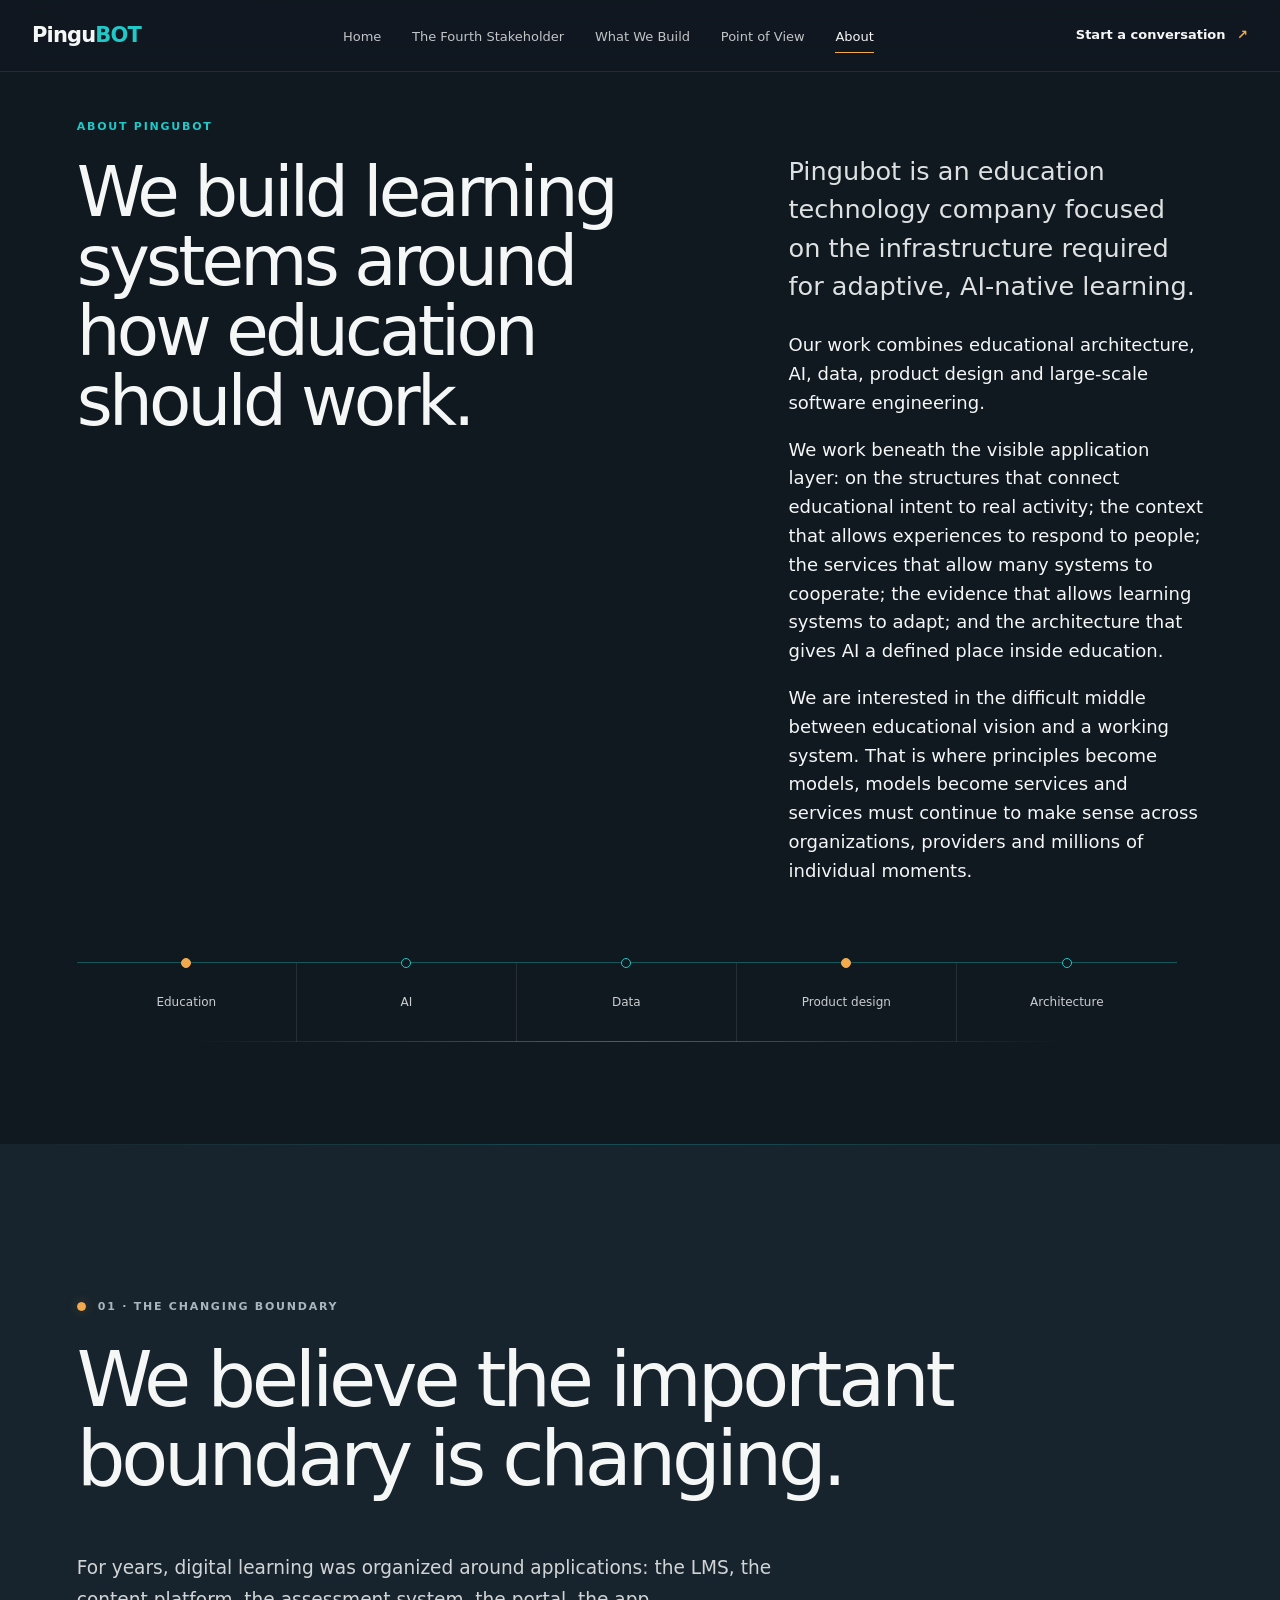
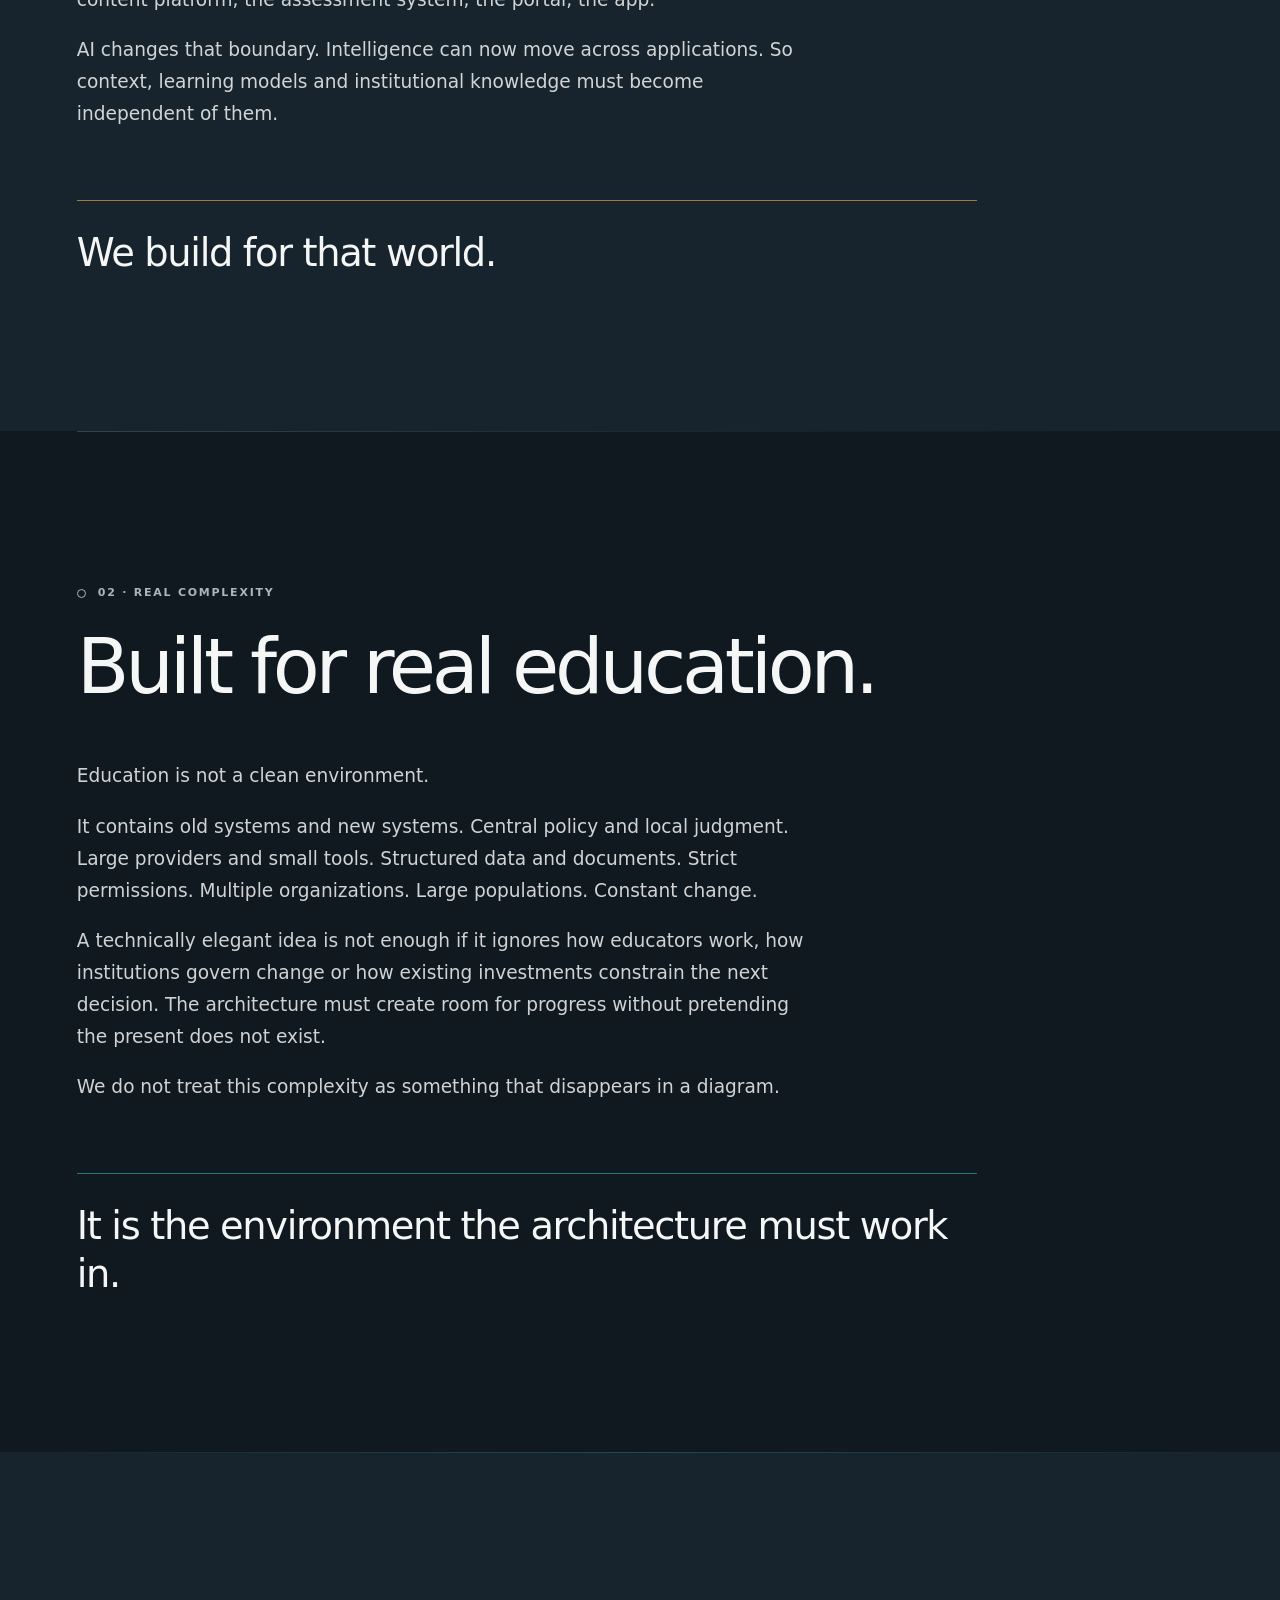
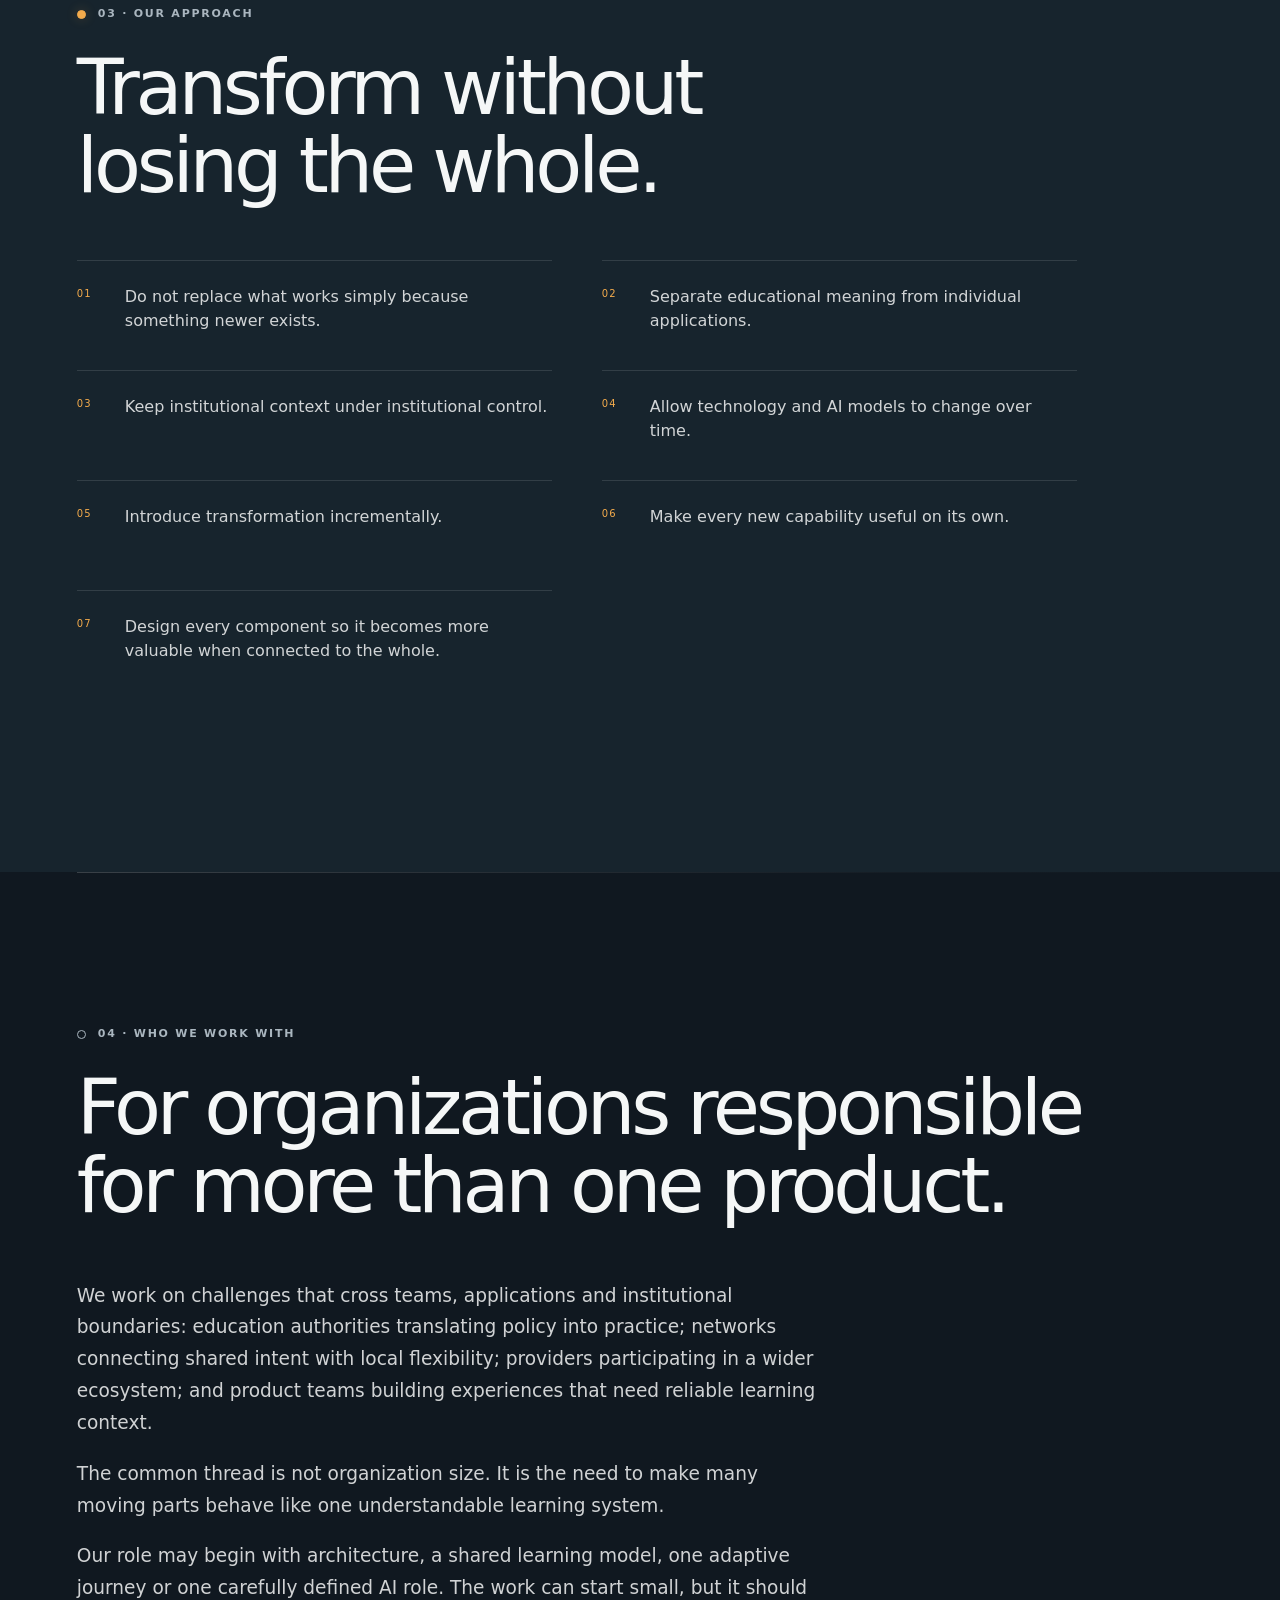
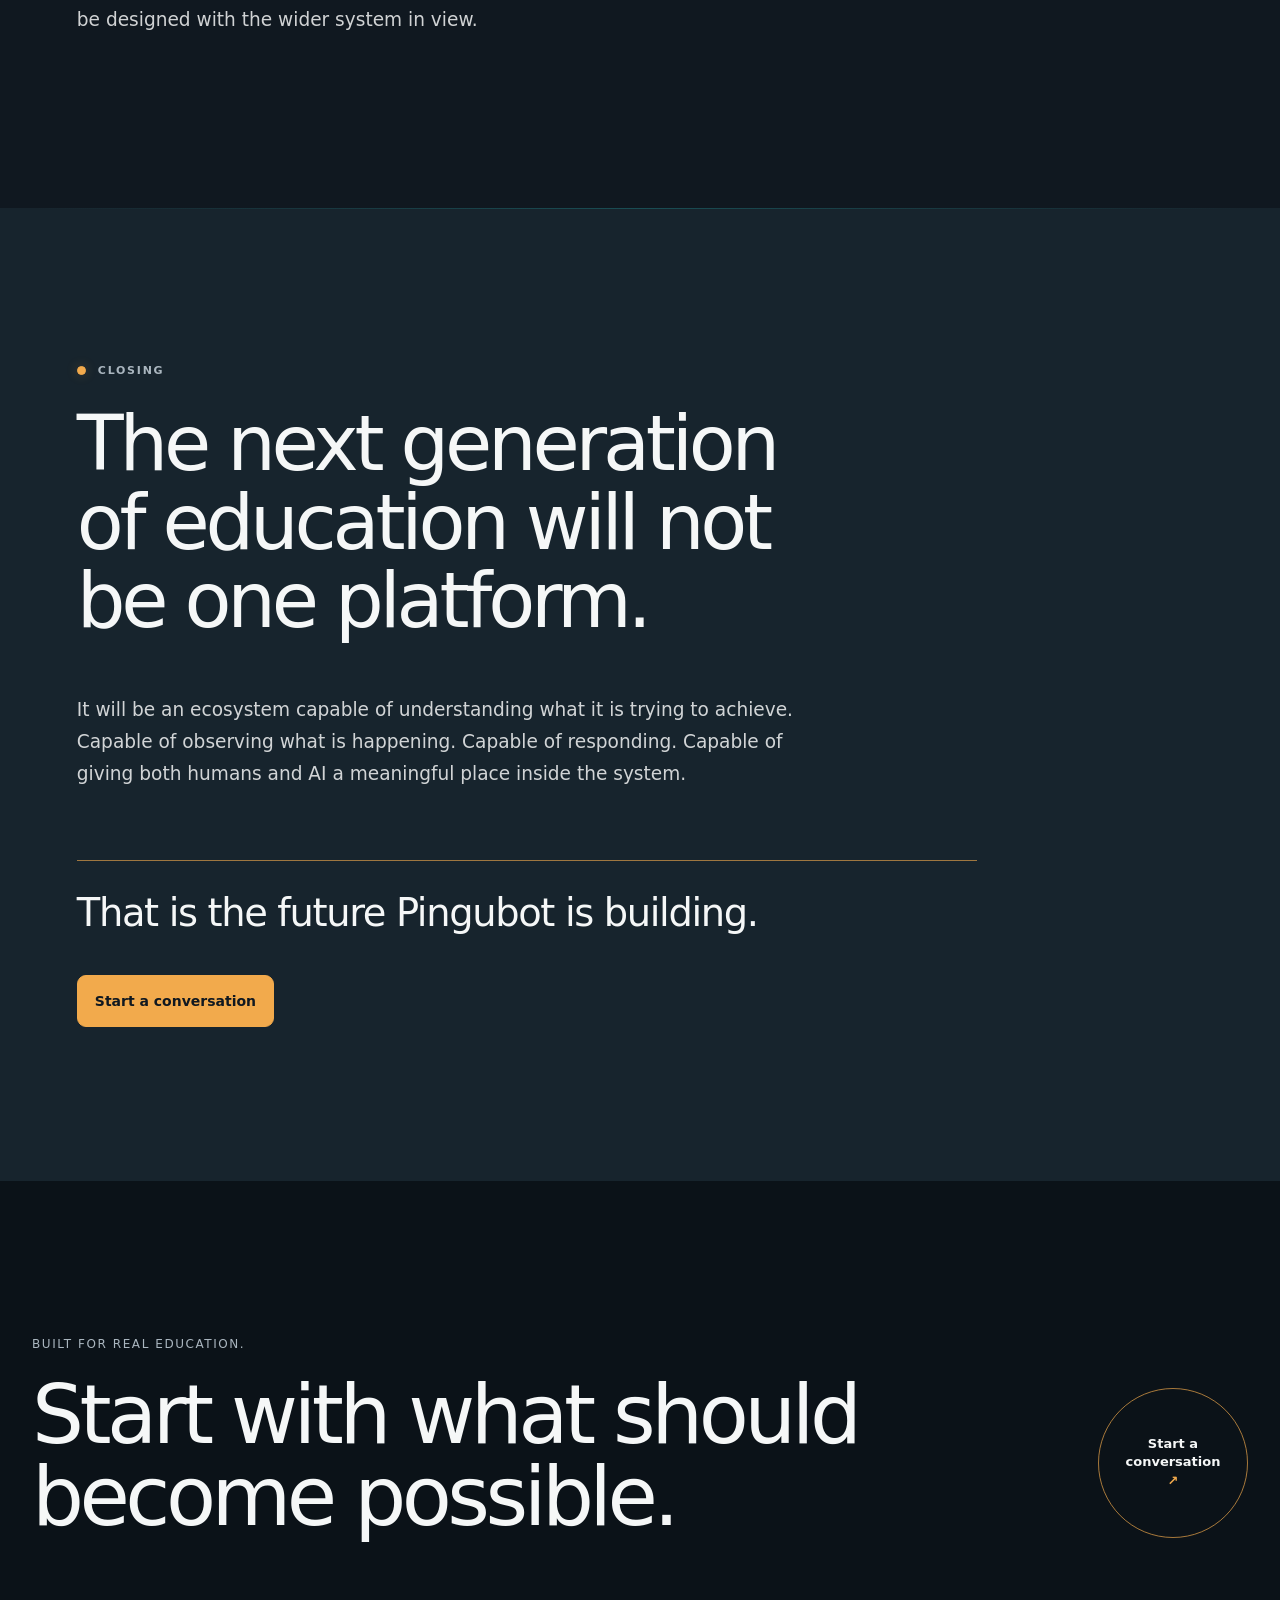
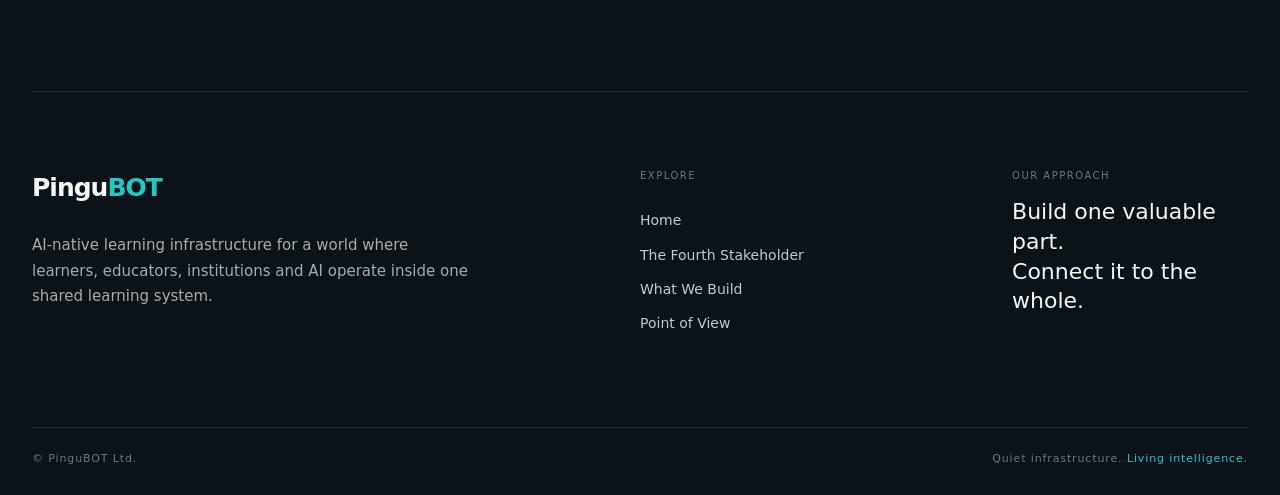
==== commit a9edf397: "fix display" ====
--- a/about.html
+++ b/about.html
@@ -7,6 +7,8 @@
     <meta name="description" content="Meet PinguBOT and learn how we combine education, AI, data, product design and architecture to build AI-native learning infrastructure." />
     <meta name="robots" content="index, follow, max-image-preview:large" />
     <meta name="theme-color" content="#10131a" />
+    <link rel="icon" href="/assets/penguin-ai.png" type="image/png" />
+    <link rel="apple-touch-icon" href="/assets/penguin-ai.png" />
     <link rel="canonical" href="https://pingubot.com/about" />
     <meta property="og:site_name" content="PinguBOT" />
     <meta property="og:type" content="website" />
@@ -33,7 +35,7 @@
   <body class="home-page inner-page about-page">
     <header class="site-header global-header"><a class="wordmark" href="/" aria-label="PinguBOT home">Pingu<span>BOT</span></a><nav class="site-nav desktop-nav" aria-label="Main navigation"><a href="/">Home</a><a href="/fourth-stakeholder">The Fourth Stakeholder</a><a href="/what-we-build">What We Build</a><a href="/point-of-view">Point of View</a><a href="/about" aria-current="page">About</a></nav><a class="nav-cta" href="/contact">Start a conversation <span aria-hidden="true">↗</span></a><details class="mobile-menu"><summary><span>Menu</span><i aria-hidden="true"></i></summary><nav aria-label="Mobile navigation"><a href="/">Home</a><a href="/fourth-stakeholder">The Fourth Stakeholder</a><a href="/what-we-build">What We Build</a><a href="/point-of-view">Point of View</a><a href="/about" aria-current="page">About</a><a href="/contact">Start a conversation <span aria-hidden="true">↗</span></a></nav></details></header>
     <main>
-      <section class="page-intro about-hero"><p class="eyebrow">About PinguBOT</p><h1>We build learning systems around how education should work.</h1><p class="lead">Pingubot is an education technology company focused on the infrastructure required for adaptive, AI-native learning.</p><p>Our work combines educational architecture, AI, data, product design and large-scale software engineering.</p><p>We work beneath the visible application layer: on the structures that connect educational intent to real activity; the context that allows experiences to respond to people; the services that allow many systems to cooperate; the evidence that allows learning systems to adapt; and the architecture that gives AI a defined place inside education.</p><p>We are interested in the difficult middle between educational vision and a working system. That is where principles become models, models become services and services must continue to make sense across organizations, providers and millions of individual moments.</p><div class="discipline-field" aria-label="PinguBOT brings together education, artificial intelligence, data, design and architecture"><span>Education</span><span>AI</span><span>Data</span><span>Product design</span><span>Architecture</span><i></i></div></section>
+      <section class="page-intro about-hero"><div class="intro-heading"><p class="eyebrow">About PinguBOT</p><h1>We build learning systems around how education should work.</h1></div><div class="intro-copy"><p class="lead">Pingubot is an education technology company focused on the infrastructure required for adaptive, AI-native learning.</p><p>Our work combines educational architecture, AI, data, product design and large-scale software engineering.</p><p>We work beneath the visible application layer: on the structures that connect educational intent to real activity; the context that allows experiences to respond to people; the services that allow many systems to cooperate; the evidence that allows learning systems to adapt; and the architecture that gives AI a defined place inside education.</p><p>We are interested in the difficult middle between educational vision and a working system. That is where principles become models, models become services and services must continue to make sense across organizations, providers and millions of individual moments.</p></div><div class="discipline-field" aria-label="PinguBOT brings together education, artificial intelligence, data, design and architecture"><span>Education</span><span>AI</span><span>Data</span><span>Product design</span><span>Architecture</span><i></i></div></section>
       <section><p class="section-label">01 · The changing boundary</p><h2>We believe the important boundary is changing.</h2><p>For years, digital learning was organized around applications: the LMS, the content platform, the assessment system, the portal, the app.</p><p>AI changes that boundary. Intelligence can now move across applications. So context, learning models and institutional knowledge must become independent of them.</p><p class="statement">We build for that world.</p></section>
       <section><p class="section-label">02 · Real complexity</p><h2>Built for real education.</h2><p>Education is not a clean environment.</p><p>It contains old systems and new systems. Central policy and local judgment. Large providers and small tools. Structured data and documents. Strict permissions. Multiple organizations. Large populations. Constant change.</p><p>A technically elegant idea is not enough if it ignores how educators work, how institutions govern change or how existing investments constrain the next decision. The architecture must create room for progress without pretending the present does not exist.</p><p>We do not treat this complexity as something that disappears in a diagram.</p><p class="statement">It is the environment the architecture must work in.</p></section>
       <section class="approach-section"><p class="section-label">03 · Our approach</p><h2>Transform without losing the whole.</h2><ul><li>Do not replace what works simply because something newer exists.</li><li>Separate educational meaning from individual applications.</li><li>Keep institutional context under institutional control.</li><li>Allow technology and AI models to change over time.</li><li>Introduce transformation incrementally.</li><li>Make every new capability useful on its own.</li><li>Design every component so it becomes more valuable when connected to the whole.</li></ul></section>
--- a/styles.css
+++ b/styles.css
@@ -926,11 +926,25 @@
 }
 
 .inner-page .page-intro {
-  padding-top: clamp(150px, 14vw, 210px);
-}
+  display: grid;
+  grid-template-columns: minmax(0, 1.08fr) minmax(360px, .72fr);
+  column-gap: clamp(50px, 7vw, 110px);
+  align-items: start;
+  padding-top: clamp(118px, 8vw, 145px);
+  padding-bottom: clamp(90px, 8vw, 125px);
+}
+
+.inner-page .page-intro .intro-heading { grid-column: 1; }
+.inner-page .page-intro .intro-copy { grid-column: 2; padding-top: 34px; }
+.inner-page .page-intro .intro-heading h1 { margin-bottom: 0; }
+.inner-page .page-intro .intro-copy > :first-child { margin-top: 0; }
+.inner-page .page-intro .layer-system,
+.inner-page .page-intro .pov-relations,
+.inner-page .page-intro .discipline-field,
+.inner-page .page-intro .conversation-signal { grid-column: 1 / -1; }
 
 .inner-page .page-intro .eyebrow {
-  margin: 0 0 30px;
+  margin: 0 0 22px;
   color: var(--ai-cyan);
   font-size: 11px;
   font-weight: 600;
@@ -939,13 +953,13 @@
 }
 
 .inner-page .page-intro h1 {
-  max-width: 1130px;
-  margin: 0 0 46px;
+  max-width: 1180px;
+  margin: 0 0 clamp(30px, 3vw, 40px);
   color: var(--arctic);
-  font-size: clamp(58px, 7.2vw, 106px);
+  font-size: clamp(54px, 5.4vw, 84px);
   font-weight: 500;
-  line-height: .98;
-  letter-spacing: -.062em;
+  line-height: 1.01;
+  letter-spacing: -.055em;
 }
 
 .inner-page .page-intro .lead {
@@ -956,12 +970,14 @@
 
 .stakeholder-page .stakeholder-hero {
   display: grid;
-  grid-template-columns: minmax(0, 1.2fr) minmax(350px, .8fr);
-  column-gap: clamp(50px, 8vw, 130px);
-  min-height: 100svh;
+  grid-template-columns: minmax(0, 1.28fr) minmax(330px, .72fr);
+  column-gap: clamp(44px, 6vw, 96px);
+  min-height: auto;
 }
 
 .stakeholder-page .stakeholder-hero > * { grid-column: 1; }
+.stakeholder-page .stakeholder-hero .intro-copy { padding-top: 0; }
+.stakeholder-page .stakeholder-hero .intro-heading h1 { margin-bottom: clamp(30px, 3vw, 40px); }
 .stakeholder-page .stakeholder-hero .stakeholder-map {
   grid-column: 2;
   grid-row: 1 / span 8;
@@ -970,7 +986,7 @@
 
 .stakeholder-map {
   position: relative;
-  min-height: 650px;
+  min-height: clamp(520px, 43vw, 620px);
   overflow: hidden;
   border-left: 1px solid rgba(245,247,247,.12);
 }
@@ -1118,15 +1134,21 @@
 }
 
 @media (max-width: 980px) {
+  .inner-page .page-intro { grid-template-columns: 1fr; }
+  .inner-page .page-intro .intro-heading,
+  .inner-page .page-intro .intro-copy { grid-column: 1; }
+  .inner-page .page-intro .intro-copy { padding-top: 0; }
+  .inner-page .page-intro .intro-heading h1 { margin-bottom: 30px; }
   .stakeholder-page .stakeholder-hero { grid-template-columns: 1fr; }
-  .stakeholder-page .stakeholder-hero .stakeholder-map { grid-column: 1; grid-row: auto; min-height: 500px; margin-top: 50px; }
+  .stakeholder-page .stakeholder-hero .stakeholder-map { grid-column: 1; grid-row: auto; min-height: 460px; margin-top: 42px; }
   .stakeholder-map img { right: 2%; width: min(72%,520px); }
 }
 
 @media (max-width: 680px) {
-  .inner-page .page-intro { padding-top: 125px; }
-  .inner-page .page-intro h1 { font-size: clamp(52px,15.5vw,74px); }
-  .stakeholder-page .stakeholder-hero .stakeholder-map { min-height: 420px; }
+  .inner-page .page-intro { padding-top: 102px; padding-bottom: 78px; }
+  .inner-page .page-intro .eyebrow { margin-bottom: 18px; }
+  .inner-page .page-intro h1 { font-size: clamp(44px,12.8vw,62px); line-height: 1.02; letter-spacing: -.05em; }
+  .stakeholder-page .stakeholder-hero .stakeholder-map { min-height: 380px; margin-top: 34px; }
   .stakeholder-map img { right: -4%; bottom: 2%; width: min(78%,420px); }
   .context-window { grid-template-columns: 1fr; }
   .empty-window i { top: -5px; left: 50%; }
@@ -1182,12 +1204,12 @@
 .home-page .mobile-menu nav a:last-child span { color: var(--warm-signal); }
 
 /* What We Build */
-.build-page .build-hero { min-height: 95svh; }
+.build-page .build-hero { min-height: auto; }
 .layer-system {
   display: grid;
   gap: 10px;
   max-width: 1120px;
-  margin: 85px 0 0;
+  margin: 58px 0 0;
   color: var(--slate);
 }
 .layer-experiences { display: grid; grid-template-columns: repeat(3,1fr); gap: 10px; }
@@ -1240,14 +1262,14 @@
 .build-page .review-grid > div:last-child p { color: inherit; }
 
 /* Point of View */
-.pov-page .pov-hero { min-height: 90svh; }
+.pov-page .pov-hero { min-height: auto; }
 .pov-page .pov-hero h1 { max-width: 1000px; }
 .pov-relations {
   display: grid;
   grid-template-columns: auto 1fr auto 1fr auto 1fr auto;
   align-items: center;
   max-width: 980px;
-  margin: 82px 0 0;
+  margin: 58px 0 0;
   color: var(--slate);
   font-size: 11px;
 }
@@ -1276,13 +1298,13 @@
 .pov-page main > section:not(.page-intro) h2 { position: relative; z-index: 1; max-width: 980px; }
 
 /* About */
-.about-page .about-hero { min-height: 95svh; }
+.about-page .about-hero { min-height: auto; }
 .discipline-field {
   position: relative;
   display: grid;
   grid-template-columns: repeat(5,1fr);
   max-width: 1100px;
-  margin: 84px 0 0;
+  margin: 58px 0 0;
   border-top: 1px solid rgba(32,200,199,.35);
 }
 .discipline-field span { position: relative; padding: 30px 13px; border-right: 1px solid rgba(245,247,247,.1); color: rgba(245,247,247,.82); font-size: 12px; text-align: center; }
@@ -1316,13 +1338,13 @@
 .about-page .approach-section li::before { position: absolute; top: 25px; left: 0; color: var(--warm-signal); content: "0" counter(principles); font-size: 10px; letter-spacing: .1em; }
 
 /* Contact */
-.contact-page .contact-hero { min-height: 88svh; }
+.contact-page .contact-hero { min-height: auto; }
 .contact-page .contact-hero h1 { max-width: 1020px; }
 .conversation-signal {
   display: flex;
   align-items: center;
   max-width: 800px;
-  margin: 72px 0 0;
+  margin: 54px 0 0;
   color: var(--slate);
   font-size: 11px;
 }
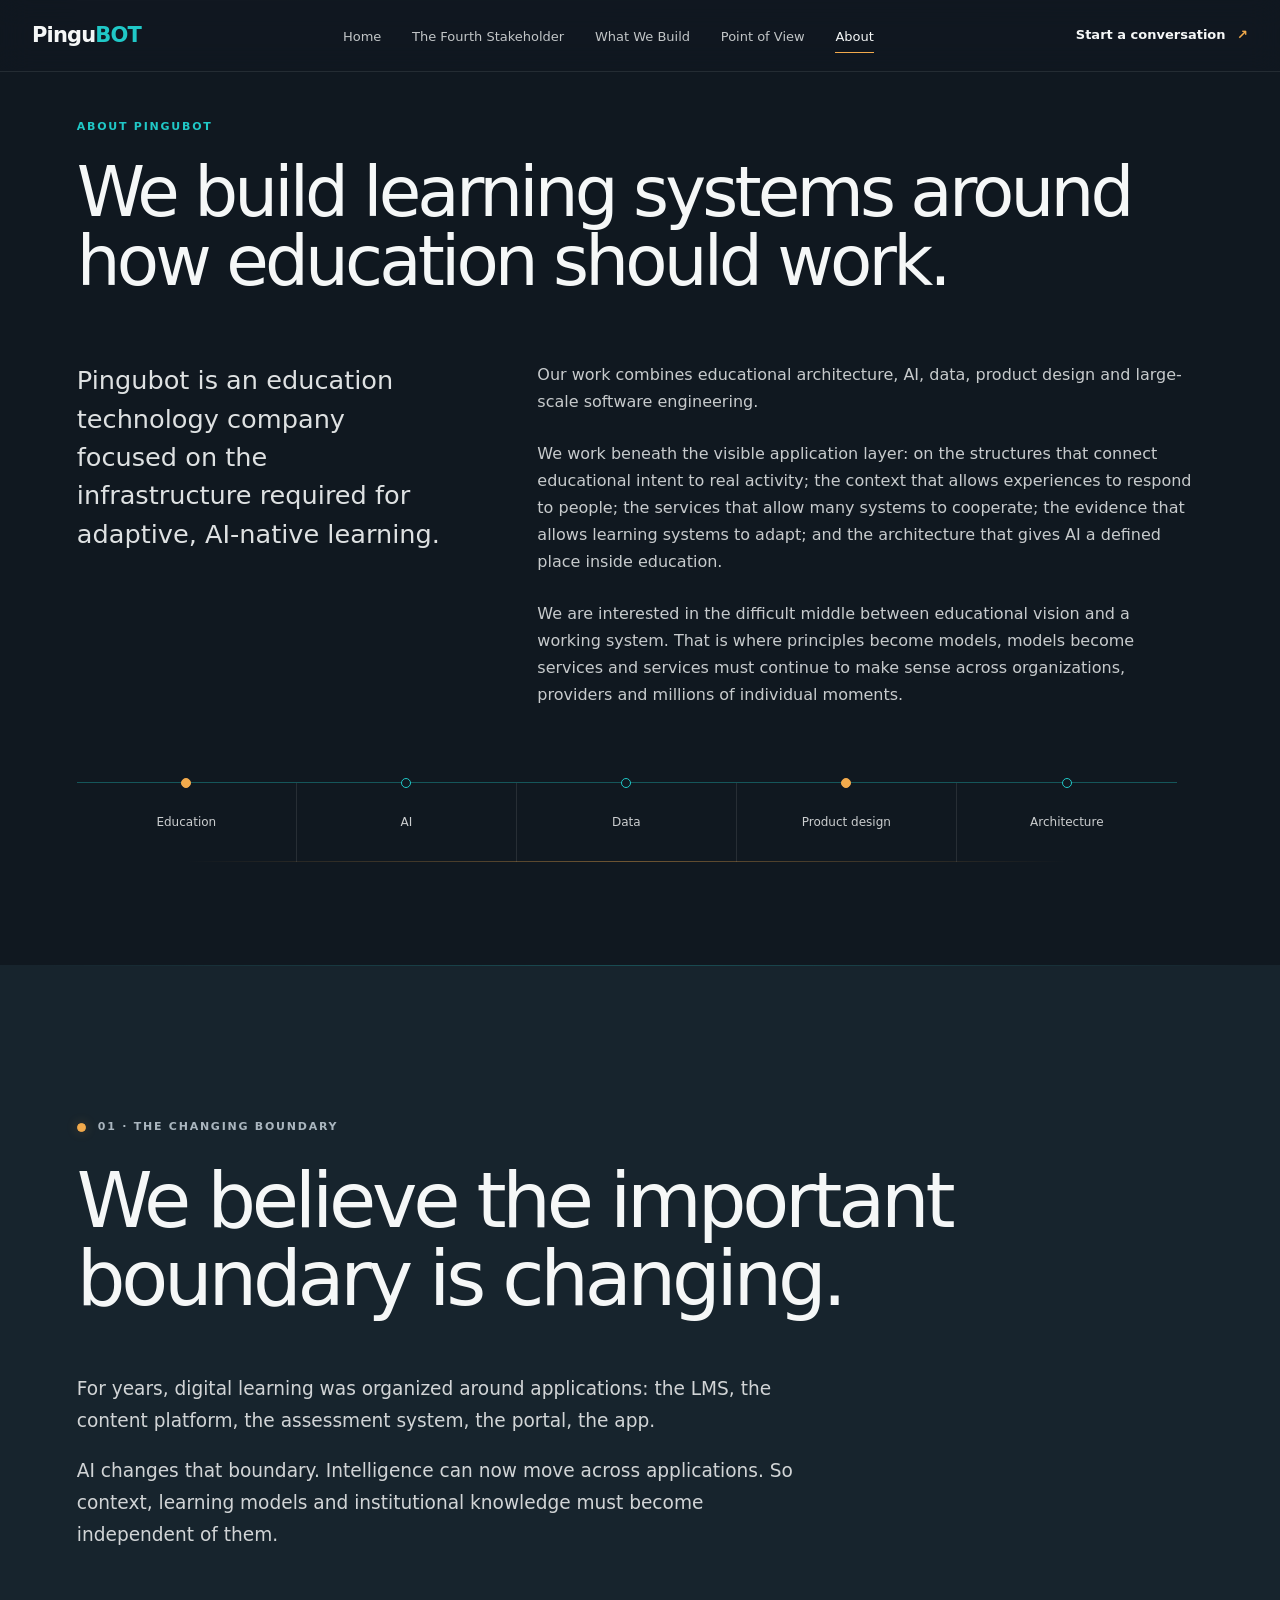
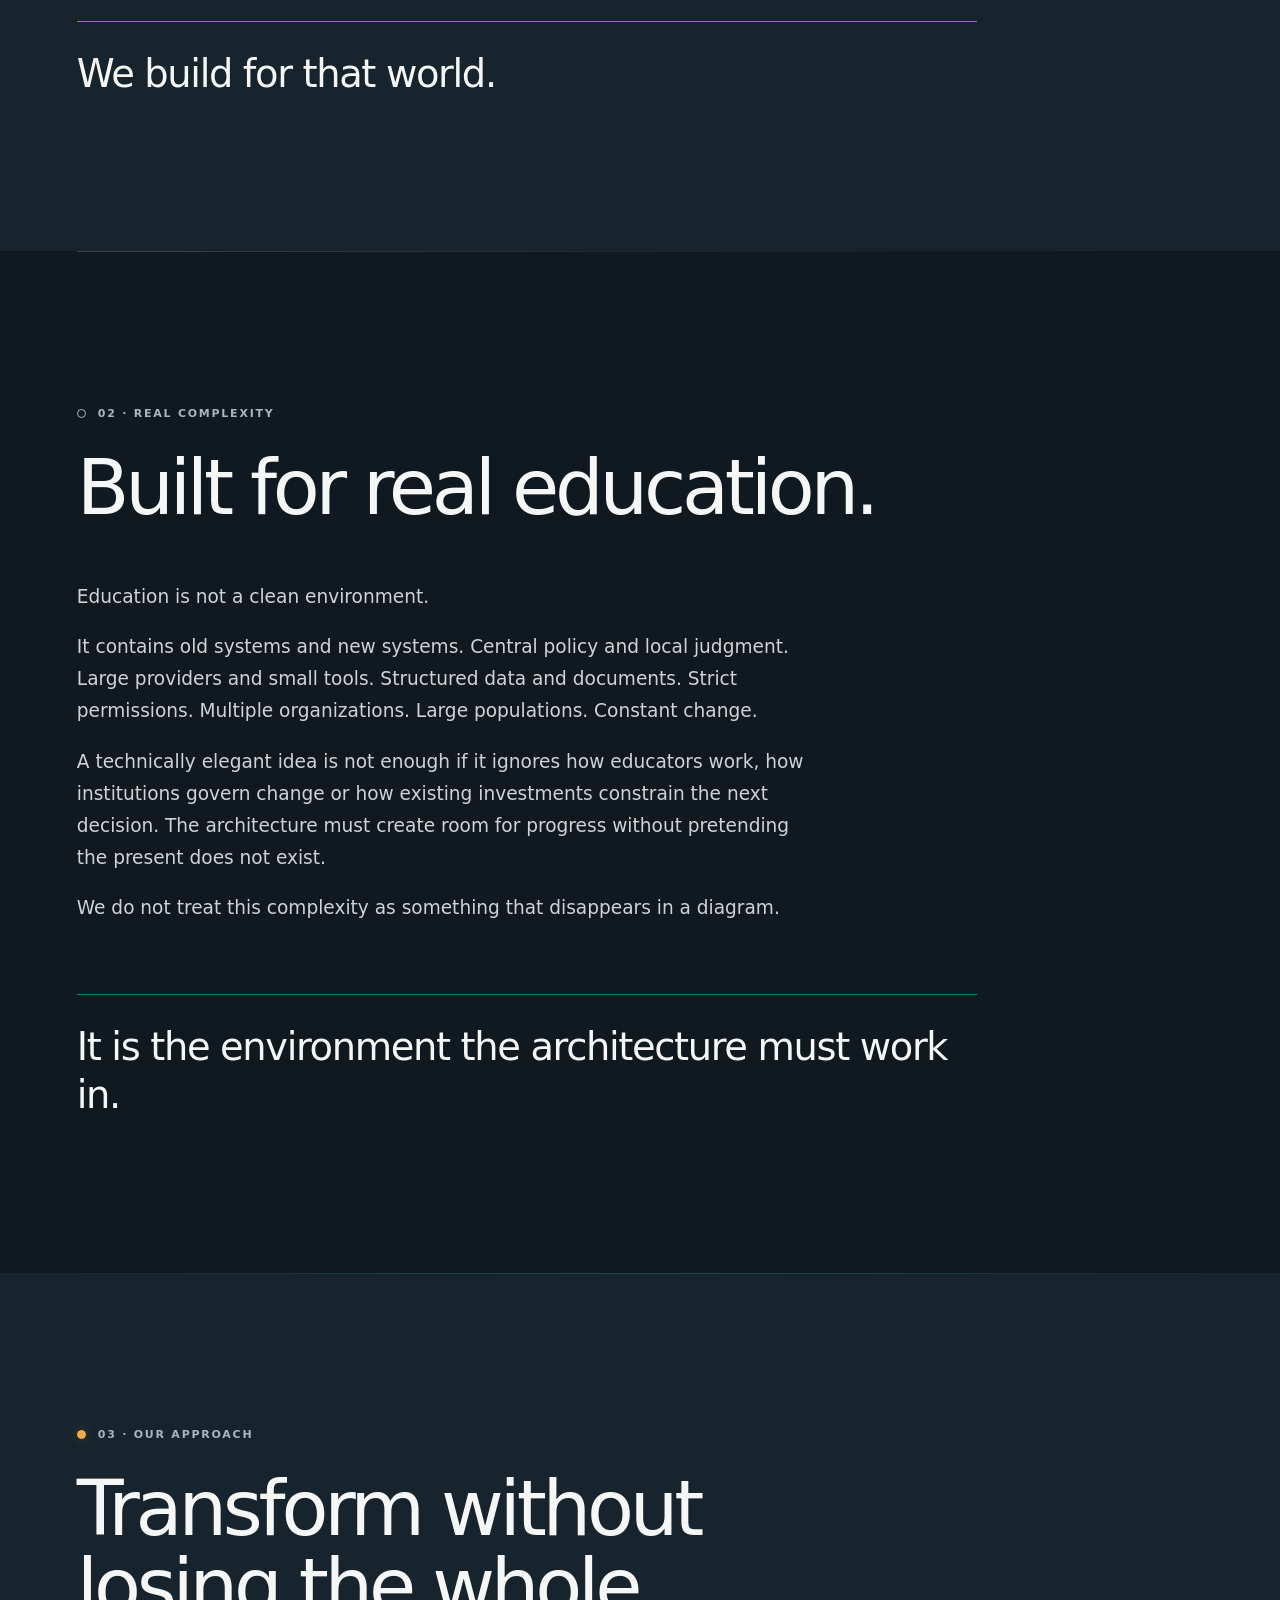
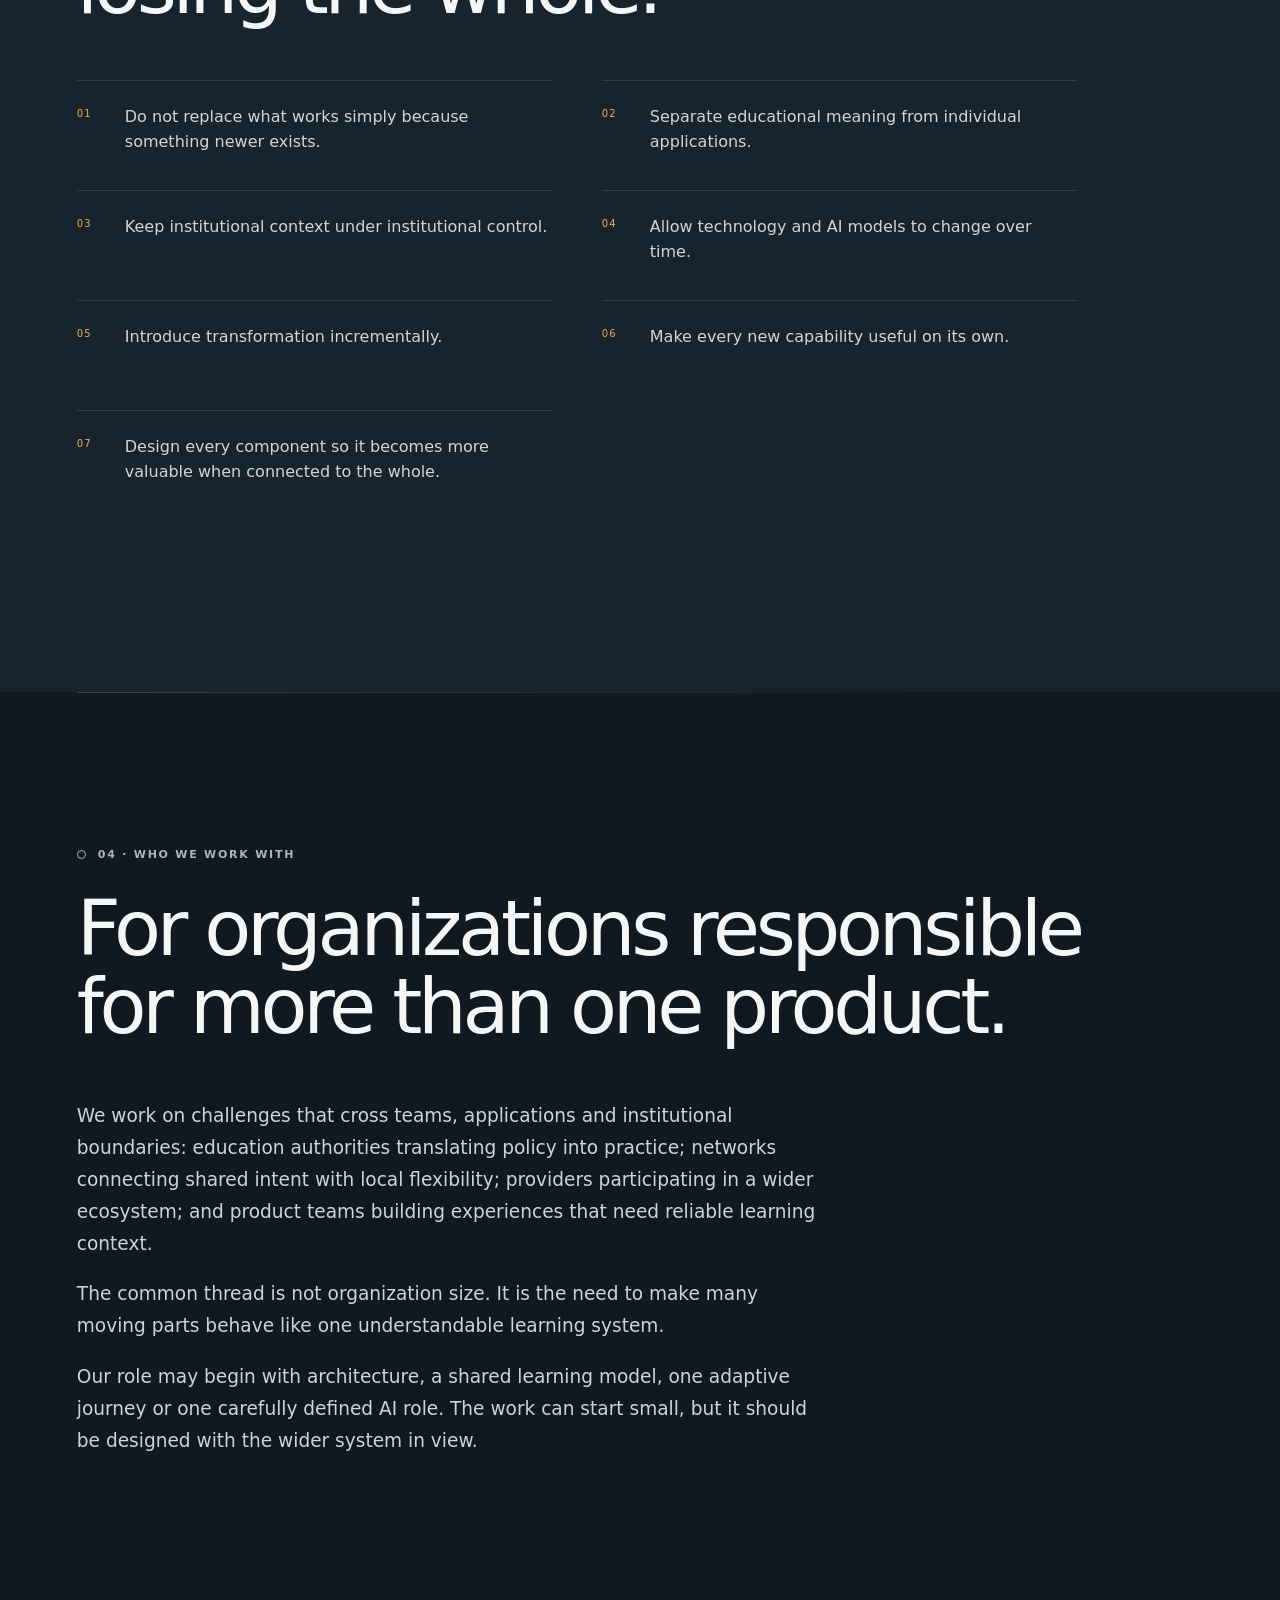
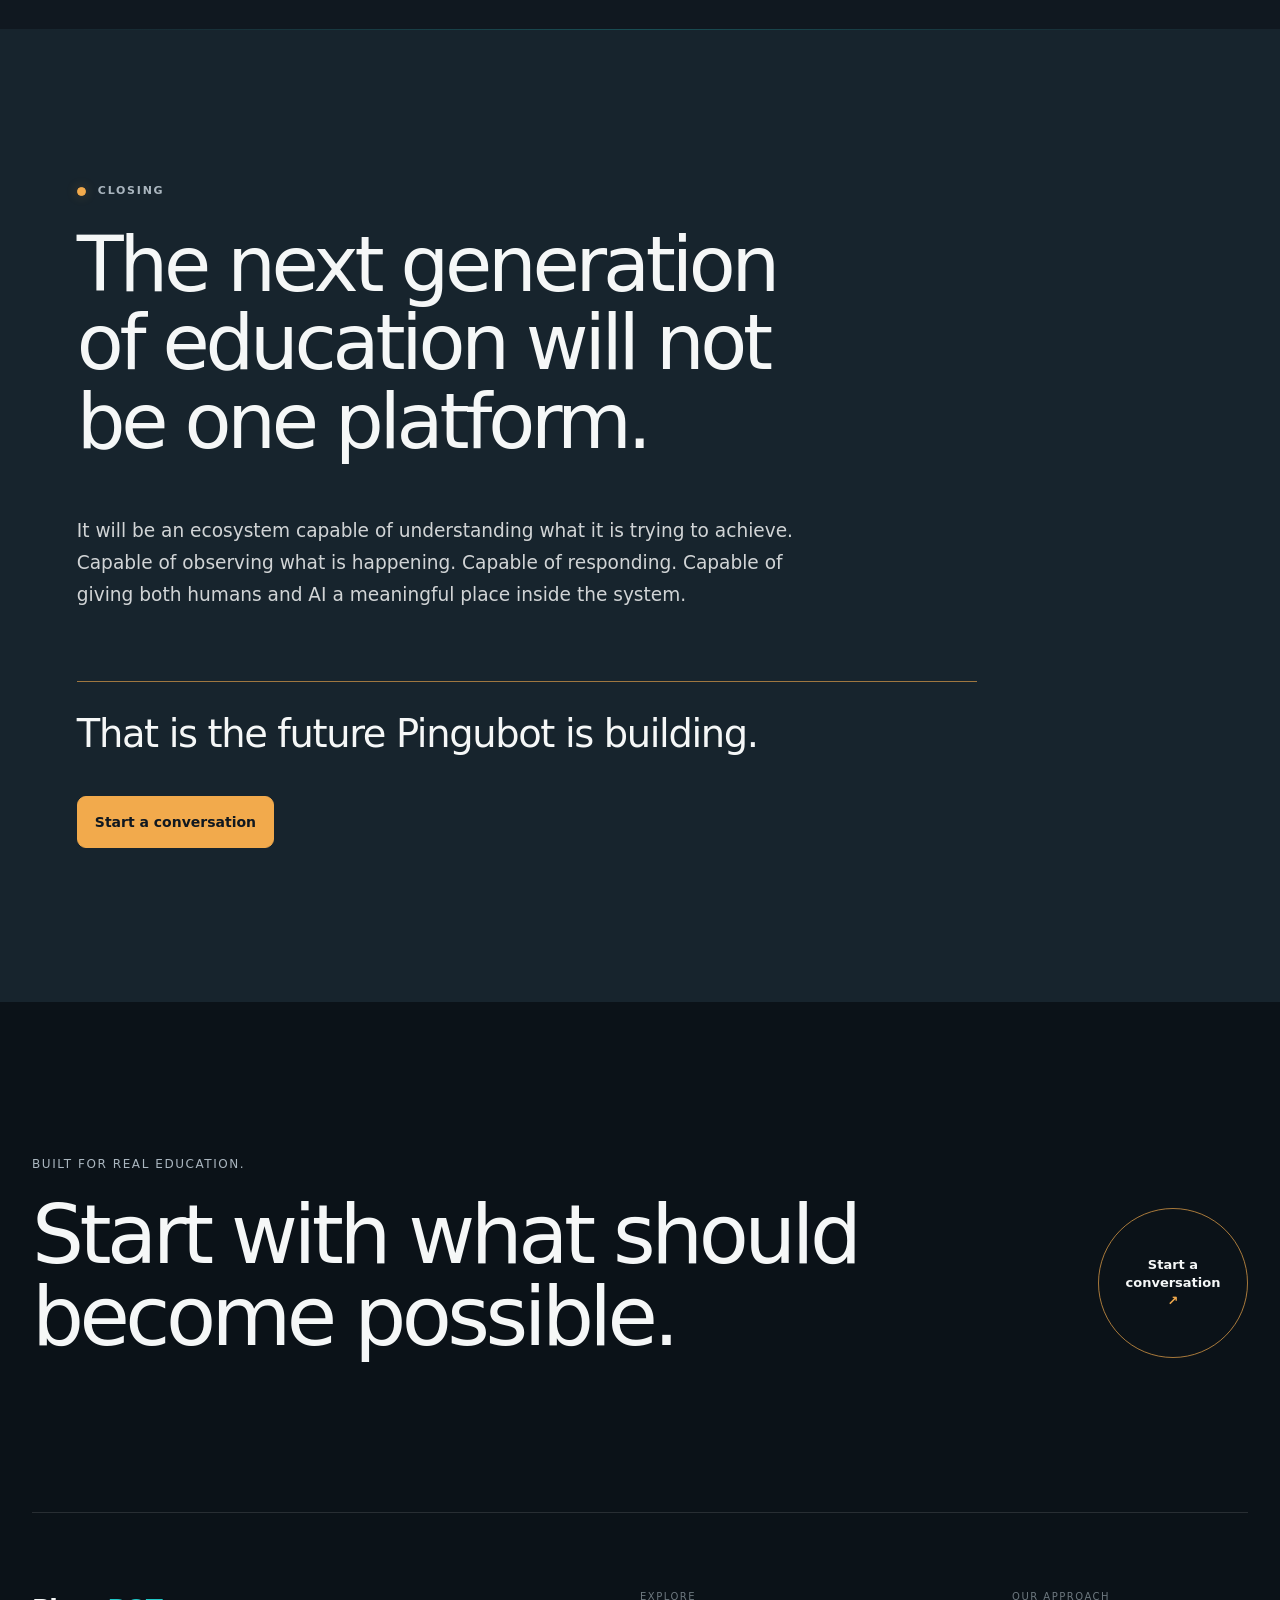
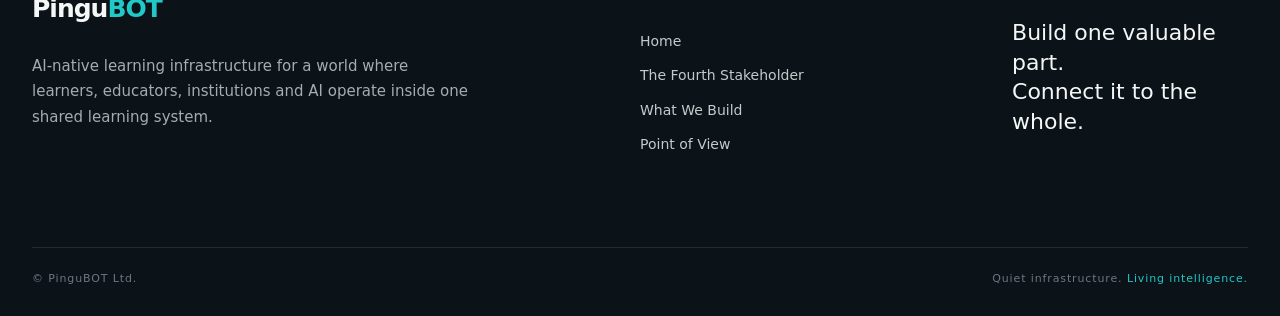
==== commit 6e3a04de: "fixes" ====
--- a/about.html
+++ b/about.html
@@ -35,7 +35,7 @@
   <body class="home-page inner-page about-page">
     <header class="site-header global-header"><a class="wordmark" href="/" aria-label="PinguBOT home">Pingu<span>BOT</span></a><nav class="site-nav desktop-nav" aria-label="Main navigation"><a href="/">Home</a><a href="/fourth-stakeholder">The Fourth Stakeholder</a><a href="/what-we-build">What We Build</a><a href="/point-of-view">Point of View</a><a href="/about" aria-current="page">About</a></nav><a class="nav-cta" href="/contact">Start a conversation <span aria-hidden="true">↗</span></a><details class="mobile-menu"><summary><span>Menu</span><i aria-hidden="true"></i></summary><nav aria-label="Mobile navigation"><a href="/">Home</a><a href="/fourth-stakeholder">The Fourth Stakeholder</a><a href="/what-we-build">What We Build</a><a href="/point-of-view">Point of View</a><a href="/about" aria-current="page">About</a><a href="/contact">Start a conversation <span aria-hidden="true">↗</span></a></nav></details></header>
     <main>
-      <section class="page-intro about-hero"><div class="intro-heading"><p class="eyebrow">About PinguBOT</p><h1>We build learning systems around how education should work.</h1></div><div class="intro-copy"><p class="lead">Pingubot is an education technology company focused on the infrastructure required for adaptive, AI-native learning.</p><p>Our work combines educational architecture, AI, data, product design and large-scale software engineering.</p><p>We work beneath the visible application layer: on the structures that connect educational intent to real activity; the context that allows experiences to respond to people; the services that allow many systems to cooperate; the evidence that allows learning systems to adapt; and the architecture that gives AI a defined place inside education.</p><p>We are interested in the difficult middle between educational vision and a working system. That is where principles become models, models become services and services must continue to make sense across organizations, providers and millions of individual moments.</p></div><div class="discipline-field" aria-label="PinguBOT brings together education, artificial intelligence, data, design and architecture"><span>Education</span><span>AI</span><span>Data</span><span>Product design</span><span>Architecture</span><i></i></div></section>
+      <section class="page-intro about-hero"><div class="intro-heading"><p class="eyebrow">About PinguBOT</p><h1>We build learning systems around how education should work.</h1></div><div class="intro-copy"><p class="lead">Pingubot is an education technology company focused on the infrastructure required for adaptive, AI-native learning.</p><div class="intro-detail"><p>Our work combines educational architecture, AI, data, product design and large-scale software engineering.</p><p>We work beneath the visible application layer: on the structures that connect educational intent to real activity; the context that allows experiences to respond to people; the services that allow many systems to cooperate; the evidence that allows learning systems to adapt; and the architecture that gives AI a defined place inside education.</p><p>We are interested in the difficult middle between educational vision and a working system. That is where principles become models, models become services and services must continue to make sense across organizations, providers and millions of individual moments.</p></div></div><div class="discipline-field" aria-label="PinguBOT brings together education, artificial intelligence, data, design and architecture"><span>Education</span><span>AI</span><span>Data</span><span>Product design</span><span>Architecture</span><i></i></div></section>
       <section><p class="section-label">01 · The changing boundary</p><h2>We believe the important boundary is changing.</h2><p>For years, digital learning was organized around applications: the LMS, the content platform, the assessment system, the portal, the app.</p><p>AI changes that boundary. Intelligence can now move across applications. So context, learning models and institutional knowledge must become independent of them.</p><p class="statement">We build for that world.</p></section>
       <section><p class="section-label">02 · Real complexity</p><h2>Built for real education.</h2><p>Education is not a clean environment.</p><p>It contains old systems and new systems. Central policy and local judgment. Large providers and small tools. Structured data and documents. Strict permissions. Multiple organizations. Large populations. Constant change.</p><p>A technically elegant idea is not enough if it ignores how educators work, how institutions govern change or how existing investments constrain the next decision. The architecture must create room for progress without pretending the present does not exist.</p><p>We do not treat this complexity as something that disappears in a diagram.</p><p class="statement">It is the environment the architecture must work in.</p></section>
       <section class="approach-section"><p class="section-label">03 · Our approach</p><h2>Transform without losing the whole.</h2><ul><li>Do not replace what works simply because something newer exists.</li><li>Separate educational meaning from individual applications.</li><li>Keep institutional context under institutional control.</li><li>Allow technology and AI models to change over time.</li><li>Introduce transformation incrementally.</li><li>Make every new capability useful on its own.</li><li>Design every component so it becomes more valuable when connected to the whole.</li></ul></section>
--- a/styles.css
+++ b/styles.css
@@ -943,6 +943,51 @@
 .inner-page .page-intro .discipline-field,
 .inner-page .page-intro .conversation-signal { grid-column: 1 / -1; }
 
+/* Editorial intro: statement first, supporting argument beneath it. */
+.build-page .build-hero,
+.pov-page .pov-hero,
+.about-page .about-hero {
+  grid-template-columns: 1fr;
+}
+
+.build-page .build-hero .intro-heading,
+.pov-page .pov-hero .intro-heading,
+.about-page .about-hero .intro-heading {
+  grid-column: 1;
+  max-width: 1120px;
+}
+
+.build-page .build-hero .intro-copy,
+.pov-page .pov-hero .intro-copy,
+.about-page .about-hero .intro-copy {
+  display: grid;
+  grid-template-columns: minmax(280px, .72fr) minmax(0, 1.28fr);
+  grid-column: 1;
+  gap: clamp(44px, 7vw, 110px);
+  align-items: start;
+  max-width: 1120px;
+  margin-top: clamp(44px, 5vw, 68px);
+  padding-top: 0;
+}
+
+.build-page .build-hero .intro-copy .lead,
+.pov-page .pov-hero .intro-copy .lead,
+.about-page .about-hero .intro-copy .lead { margin: 0; }
+
+.inner-page .page-intro .intro-detail > p:not(.statement) {
+  margin-top: 0;
+  color: rgba(245,247,247,.8);
+  font-size: clamp(16px, 1.25vw, 19px);
+  line-height: 1.7;
+}
+
+.inner-page .page-intro .intro-detail > p:not(:last-child) { margin-bottom: 24px; }
+.build-page .intro-detail .statement,
+.pov-page .intro-detail .statement {
+  margin-top: 38px;
+  font-size: clamp(24px, 2.2vw, 34px);
+}
+
 .inner-page .page-intro .eyebrow {
   margin: 0 0 22px;
   color: var(--ai-cyan);
@@ -975,12 +1020,19 @@
   min-height: auto;
 }
 
-.stakeholder-page .stakeholder-hero > * { grid-column: 1; }
+.stakeholder-page .stakeholder-hero > .intro-heading {
+  grid-column: 1;
+  grid-row: 1;
+}
+.stakeholder-page .stakeholder-hero > .intro-copy {
+  grid-column: 1;
+  grid-row: 2;
+}
 .stakeholder-page .stakeholder-hero .intro-copy { padding-top: 0; }
 .stakeholder-page .stakeholder-hero .intro-heading h1 { margin-bottom: clamp(30px, 3vw, 40px); }
 .stakeholder-page .stakeholder-hero .stakeholder-map {
   grid-column: 2;
-  grid-row: 1 / span 8;
+  grid-row: 1 / span 2;
   align-self: center;
 }
 
@@ -1139,6 +1191,13 @@
   .inner-page .page-intro .intro-copy { grid-column: 1; }
   .inner-page .page-intro .intro-copy { padding-top: 0; }
   .inner-page .page-intro .intro-heading h1 { margin-bottom: 30px; }
+  .build-page .build-hero .intro-copy,
+  .pov-page .pov-hero .intro-copy,
+  .about-page .about-hero .intro-copy {
+    grid-template-columns: 1fr;
+    gap: 28px;
+    margin-top: 0;
+  }
   .stakeholder-page .stakeholder-hero { grid-template-columns: 1fr; }
   .stakeholder-page .stakeholder-hero .stakeholder-map { grid-column: 1; grid-row: auto; min-height: 460px; margin-top: 42px; }
   .stakeholder-map img { right: 2%; width: min(72%,520px); }
@@ -1183,8 +1242,32 @@
 .home-page .site-footer.designed-footer { width: 100%; max-width: none; padding: 0; border: 0; }
 
 @media (max-width: 820px) {
-  .home-page .site-header.global-header { top: 0; width: 100%; min-height: 64px; padding: 0 20px; }
+  .home-page .site-header.global-header {
+    top: 0;
+    grid-template-columns: minmax(0, 1fr) max-content;
+    align-items: center;
+    width: 100%;
+    min-height: 64px;
+    padding: 0 20px;
+  }
   .home-page .global-header .desktop-nav { display: none; }
+  .home-page .global-header .wordmark { grid-column: 1; justify-self: start; }
+  .home-page .global-header .mobile-menu {
+    position: static;
+    display: block;
+    grid-column: 2;
+    grid-row: 1;
+    justify-self: end;
+    width: auto;
+    margin-left: auto;
+    visibility: visible;
+    opacity: 1;
+  }
+  .home-page .global-header .mobile-menu summary {
+    display: flex;
+    align-items: center;
+    justify-content: flex-end;
+  }
 }
 
 /* Warm signal balance: intent, decisions and human action */
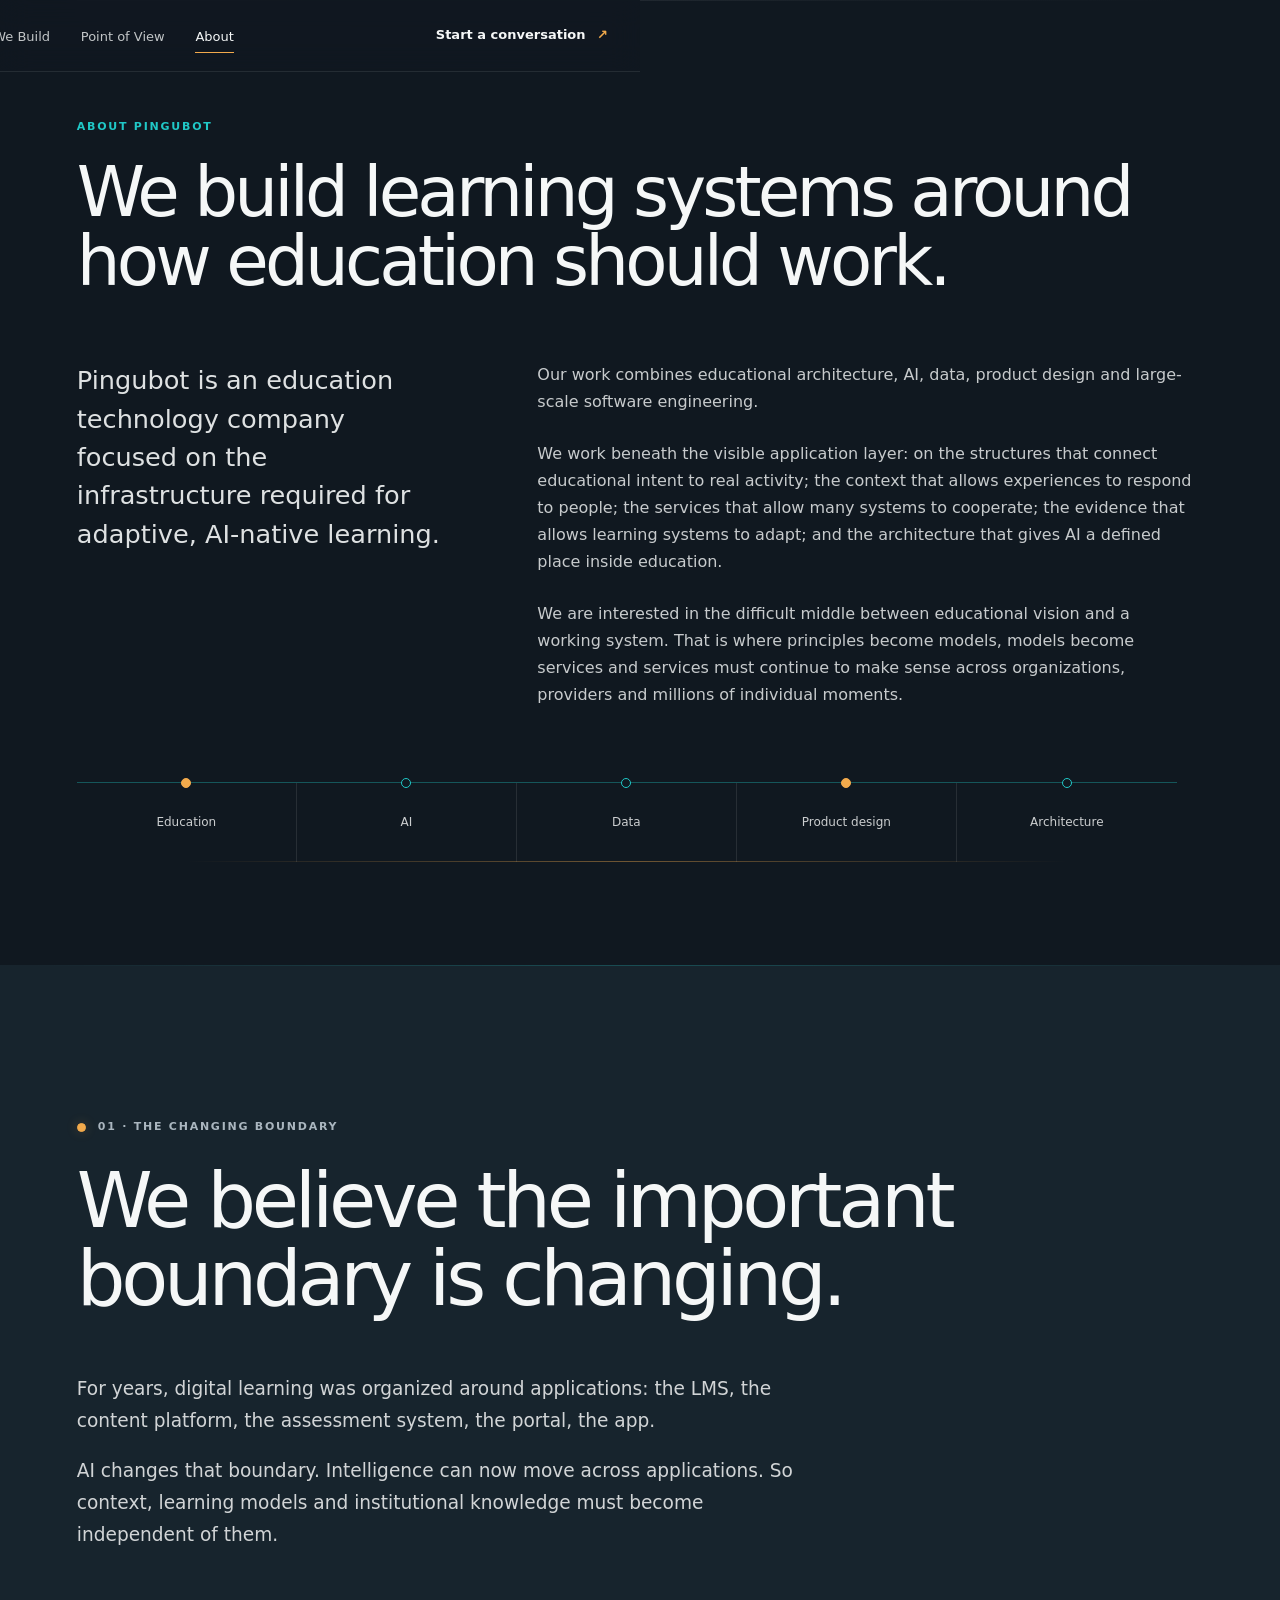
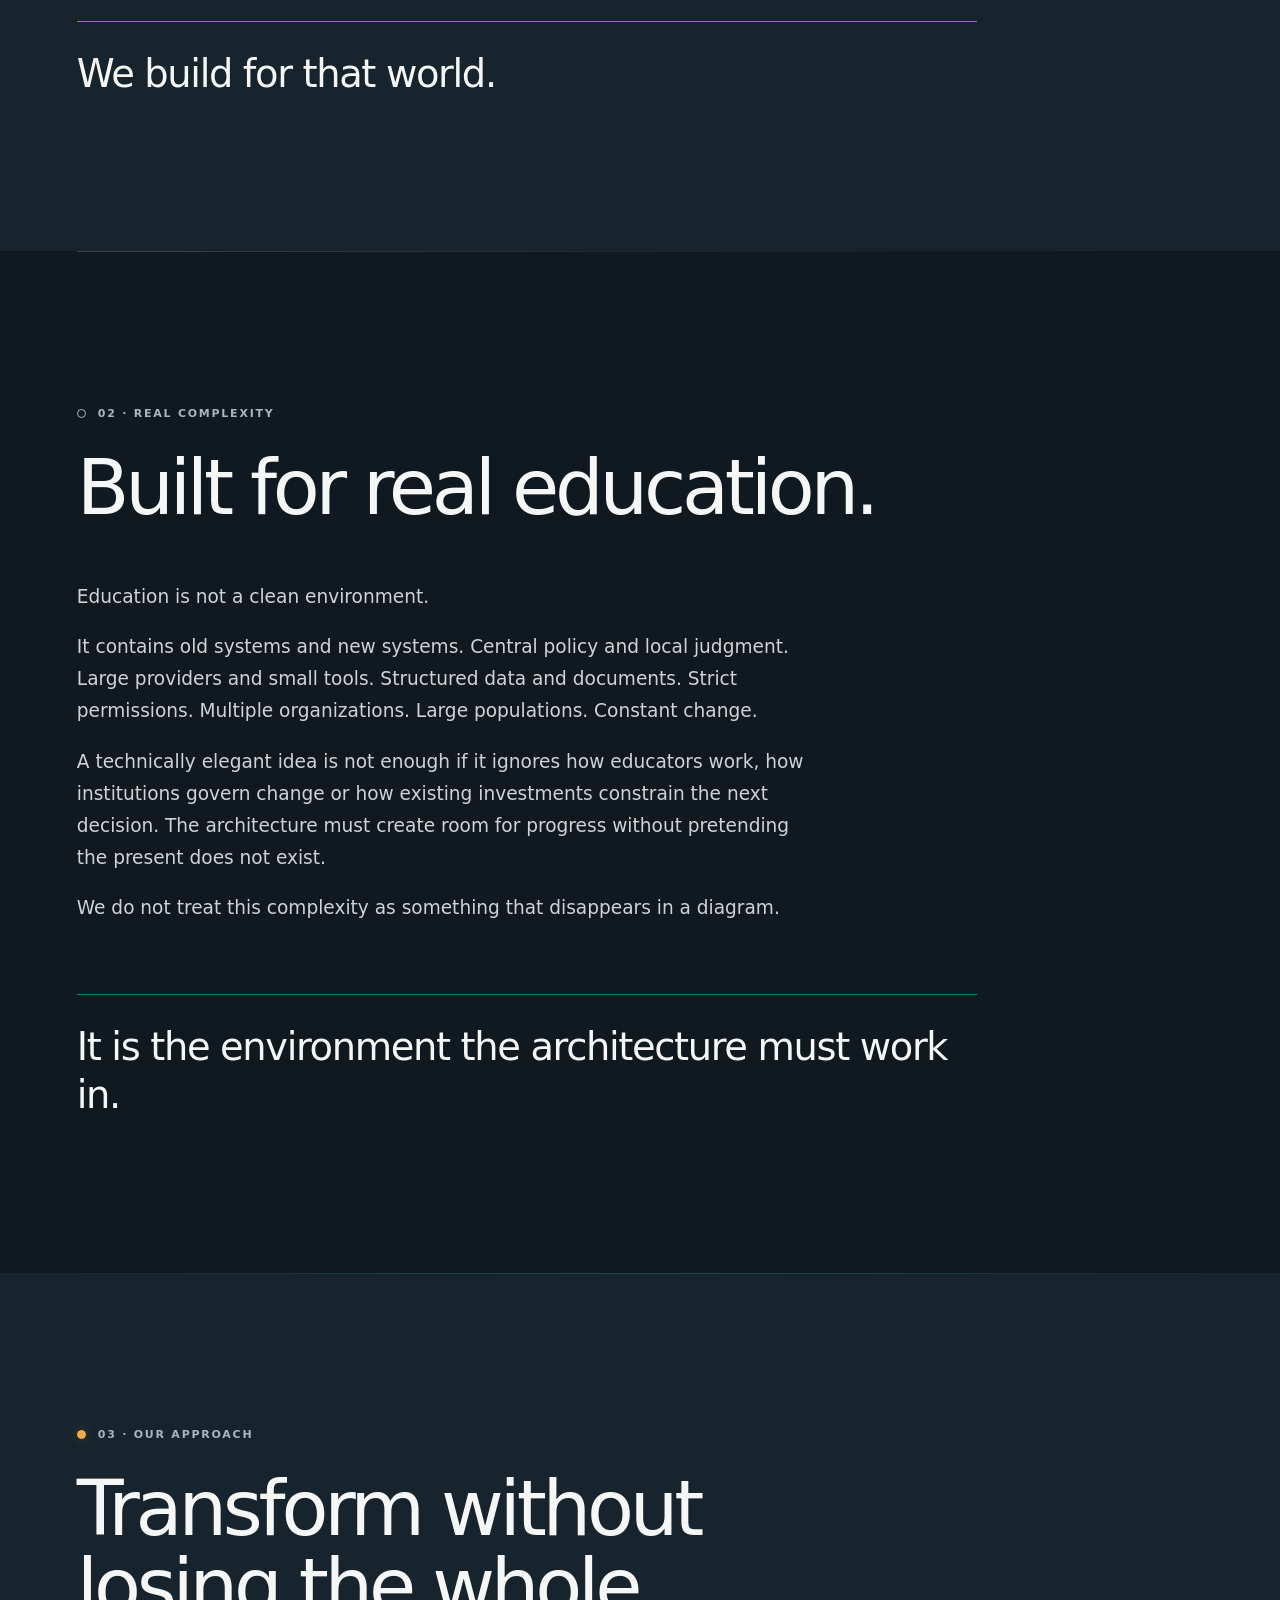
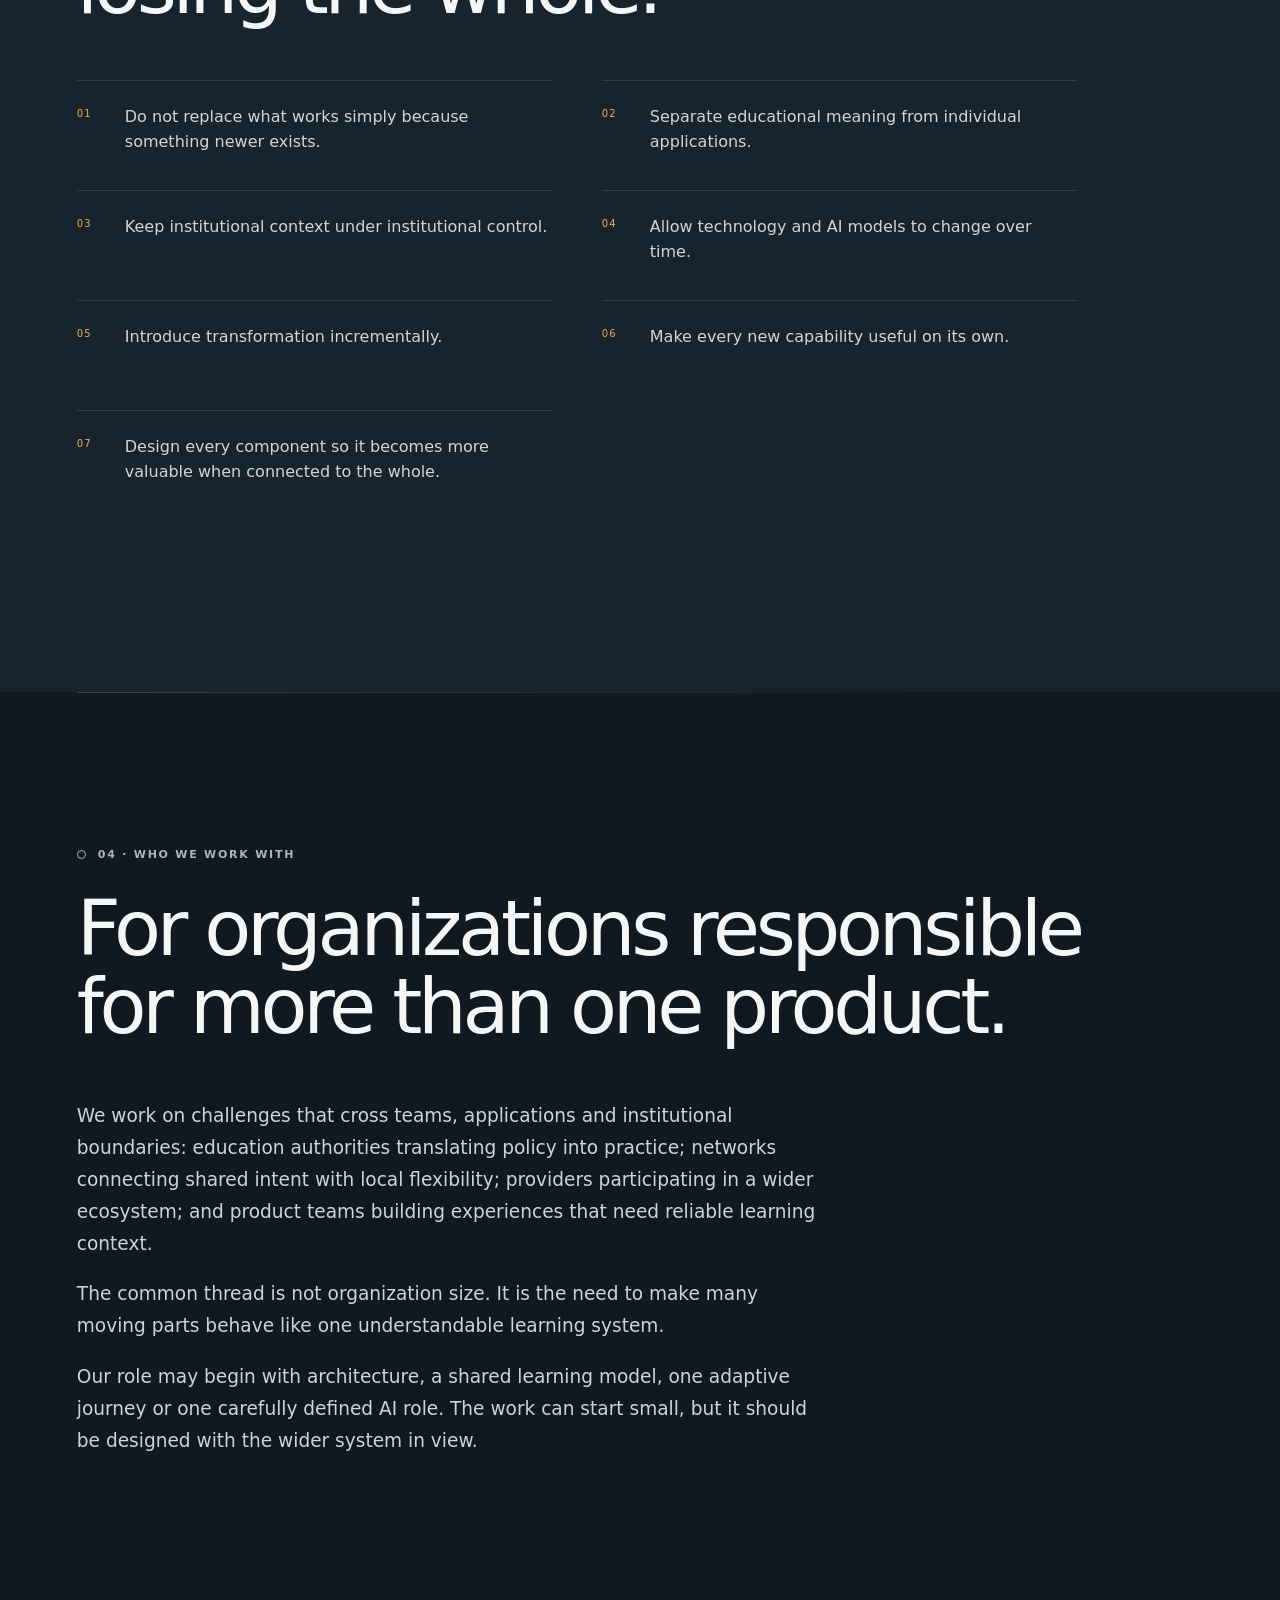
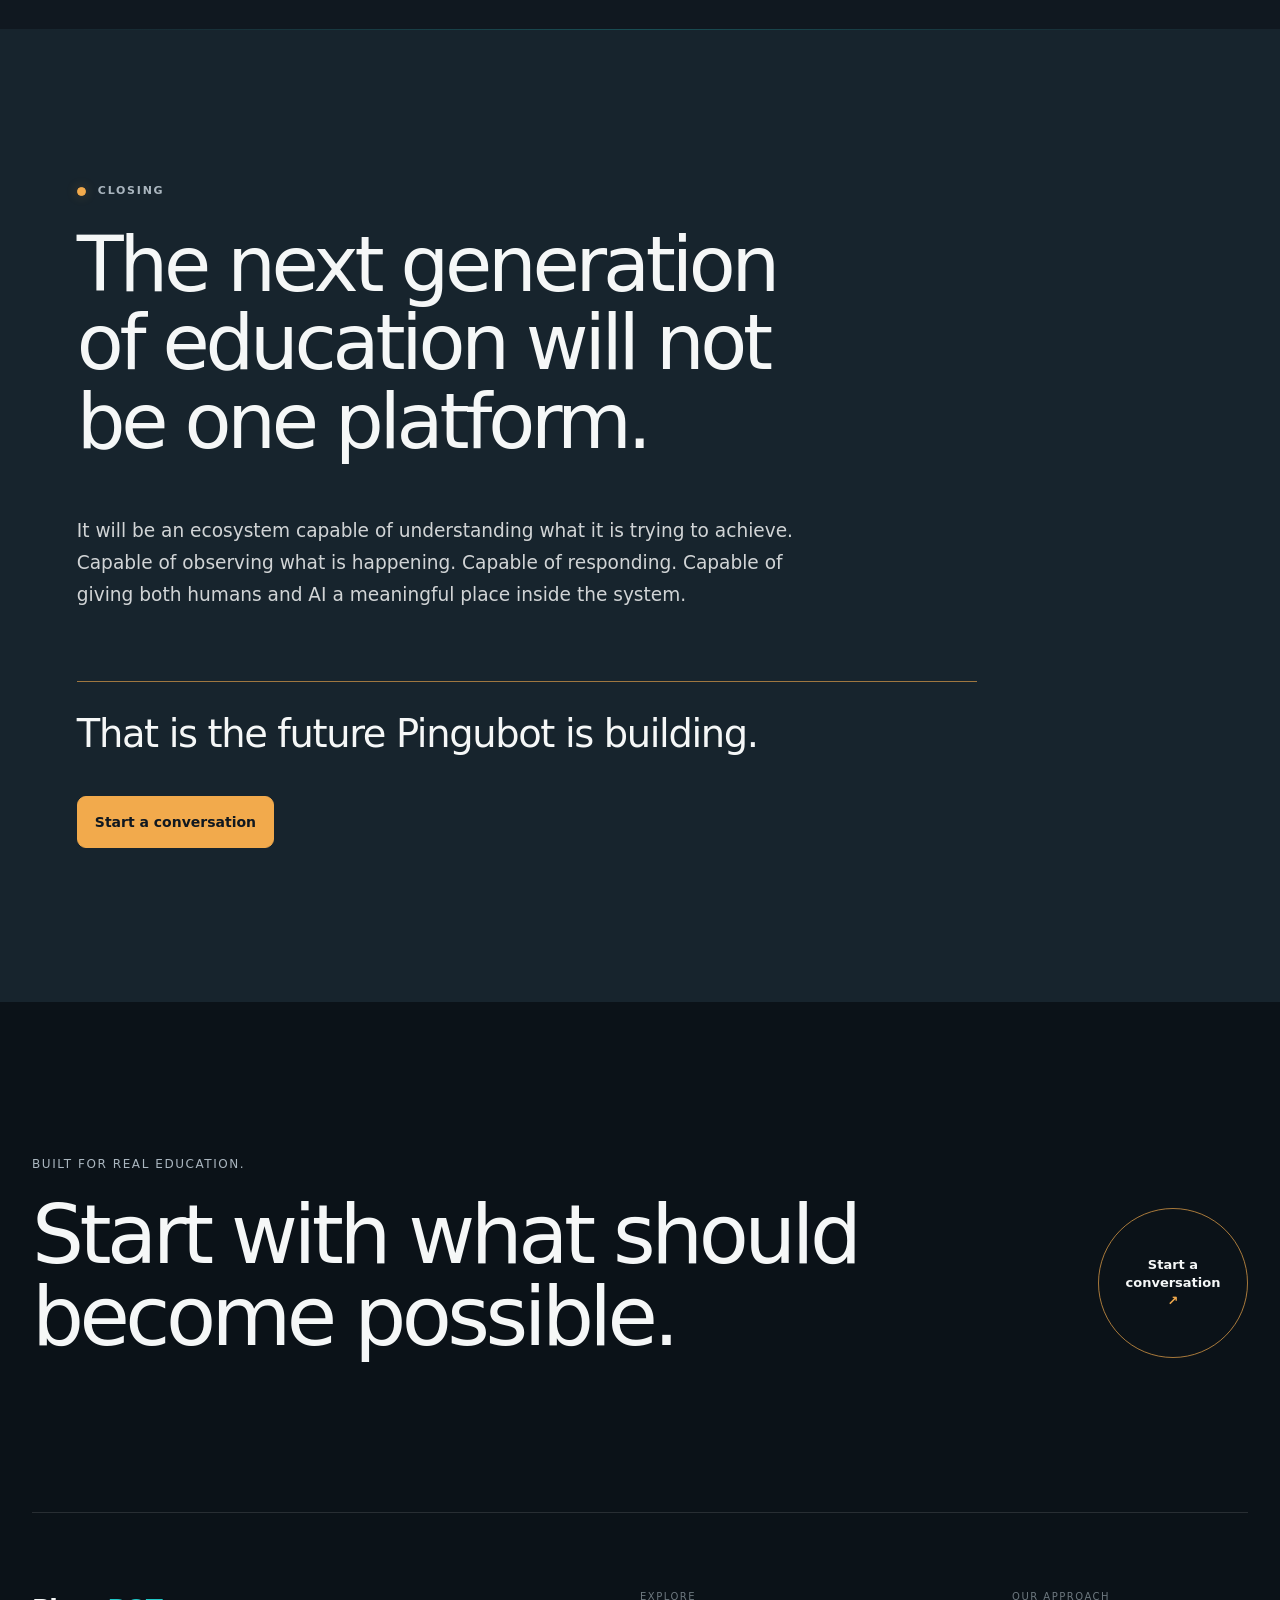
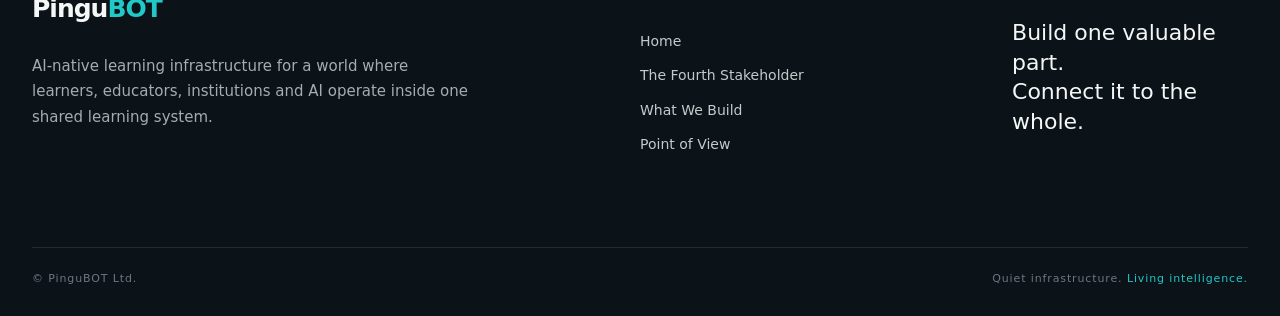
==== commit 97320cd4: "fixes" ====
--- a/about.html
+++ b/about.html
@@ -27,7 +27,7 @@
     <meta name="twitter:description" content="Education, AI, data, product design and architecture for AI-native learning infrastructure." />
     <meta name="twitter:image" content="https://pingubot.com/assets/penguin-ai.png" />
     <meta name="twitter:image:alt" content="PinguBOT's network penguin, representing connected AI-native learning infrastructure" />
-    <link rel="stylesheet" href="styles.css" />
+    <link rel="stylesheet" href="styles.css?v=20260830-3" />
     <script type="application/ld+json">
       {"@context":"https://schema.org","@type":"AboutPage","@id":"https://pingubot.com/about#webpage","url":"https://pingubot.com/about","name":"About PinguBOT — AI-Native Learning Infrastructure","description":"Meet PinguBOT and learn how we combine education, AI, data, product design and architecture to build AI-native learning infrastructure.","isPartOf":{"@id":"https://pingubot.com/#website"},"about":{"@id":"https://pingubot.com/#organization"},"inLanguage":"en"}
     </script>
--- a/styles.css
+++ b/styles.css
@@ -1,6 +1,6 @@
 :root {
   color: #17202a;
-  background: #f7f7f4;
+  background: #101820;
   font-family: Arial, Helvetica, sans-serif;
   font-synthesis: none;
   line-height: 1.6;
@@ -400,7 +400,7 @@
   .footer-callout h2 { padding-right: 170px; }
 }
 
-@media (max-width: 820px) {
+@media (max-width: 980px) {
   .home-page .global-header {
     top: 10px;
     grid-template-columns: 1fr auto;
@@ -864,9 +864,9 @@
 @media (max-width: 980px) {
   .home-page .site-header { width: min(calc(100% - 40px), 1400px); }
   .home-page .site-nav { display: none; }
-  .home-page .hero { grid-template-columns: 1fr; padding-top: 150px; }
+  .home-page .hero { grid-template-columns: 1fr; width: 100%; max-width: 100%; padding-top: 150px; }
   .home-page .hero-copy { max-width: 850px; }
-  .home-page .hero-system { min-height: 520px; margin-top: -60px; opacity: .8; }
+  .home-page .hero-system { width: 100%; max-width: 100%; min-height: 520px; margin-top: -60px; opacity: .8; }
   .home-page .penguin-field { right: 2%; width: min(70vw, 560px); }
   .home-page .review-grid { grid-template-columns: repeat(2,1fr); }
   .home-page .review-grid > div:nth-child(2) { border-right: 0; }
@@ -879,7 +879,7 @@
   .home-page .nav-cta::before { content: "Contact"; font-size: 12px; }
   .home-page section { padding: 92px 22px; }
   .home-page section:not(.hero)::before { left: 22px; width: calc(100% - 44px); }
-  .home-page .hero { min-height: 100svh; padding-top: 125px; }
+  .home-page .hero { min-height: 100svh; padding-top: 125px; overflow-x: hidden; }
   .home-page .hero h1 { font-size: clamp(54px,17vw,78px); }
   .home-page .hero-summary { max-width: 92%; }
   .home-page .hero-system { min-height: 410px; margin-top: -20px; }
@@ -1227,8 +1227,11 @@
 .home-page .site-header.global-header {
   position: fixed;
   top: 0;
-  width: 100%;
+  right: 0;
+  left: 0;
+  width: auto;
   min-height: 72px;
+  margin: 0;
   padding: 0 max(32px, calc((100vw - 1400px) / 2 + 32px));
   border: 0;
   border-bottom: 1px solid rgba(245,247,247,.09);
@@ -1241,12 +1244,14 @@
 .home-page .global-header .desktop-nav a[aria-current="page"] { display: block; }
 .home-page .site-footer.designed-footer { width: 100%; max-width: none; padding: 0; border: 0; }
 
-@media (max-width: 820px) {
+@media (max-width: 980px) {
   .home-page .site-header.global-header {
     top: 0;
     grid-template-columns: minmax(0, 1fr) max-content;
     align-items: center;
-    width: 100%;
+    right: 0;
+    left: 0;
+    width: auto;
     min-height: 64px;
     padding: 0 20px;
   }
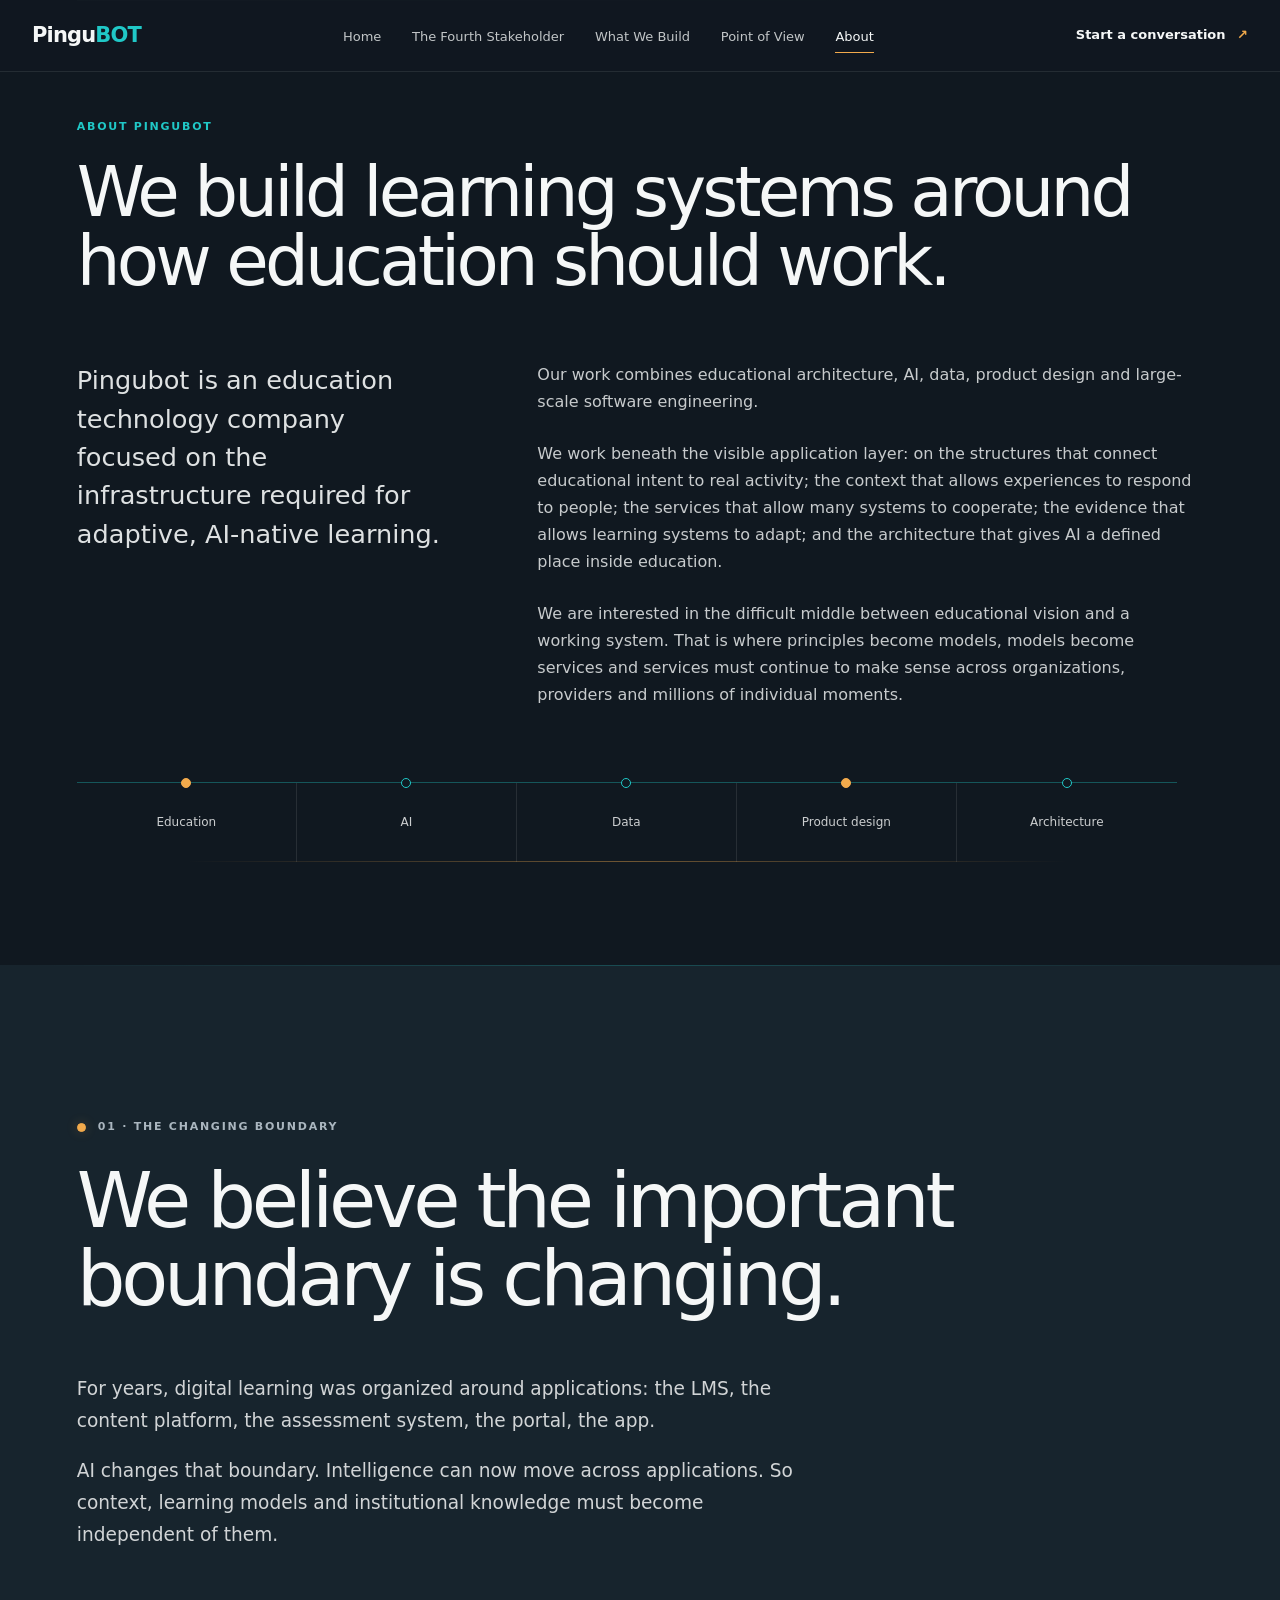
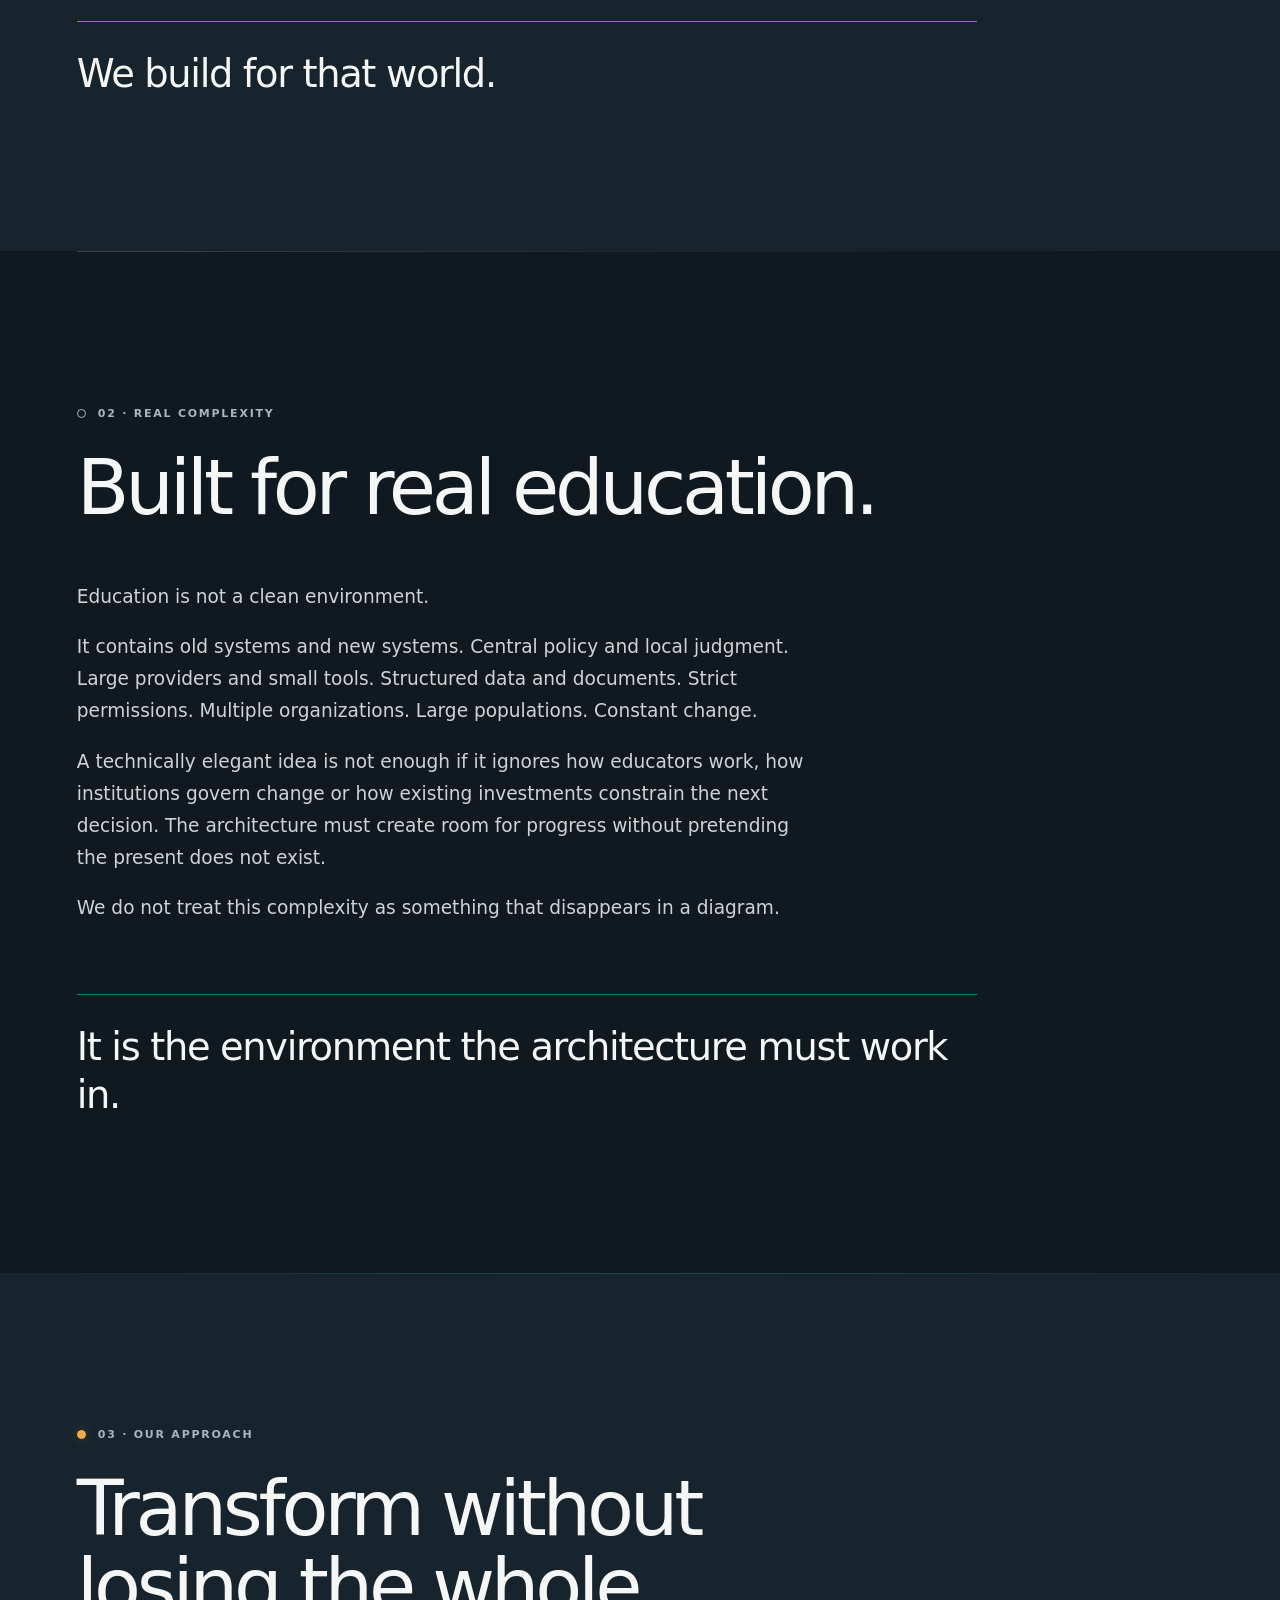
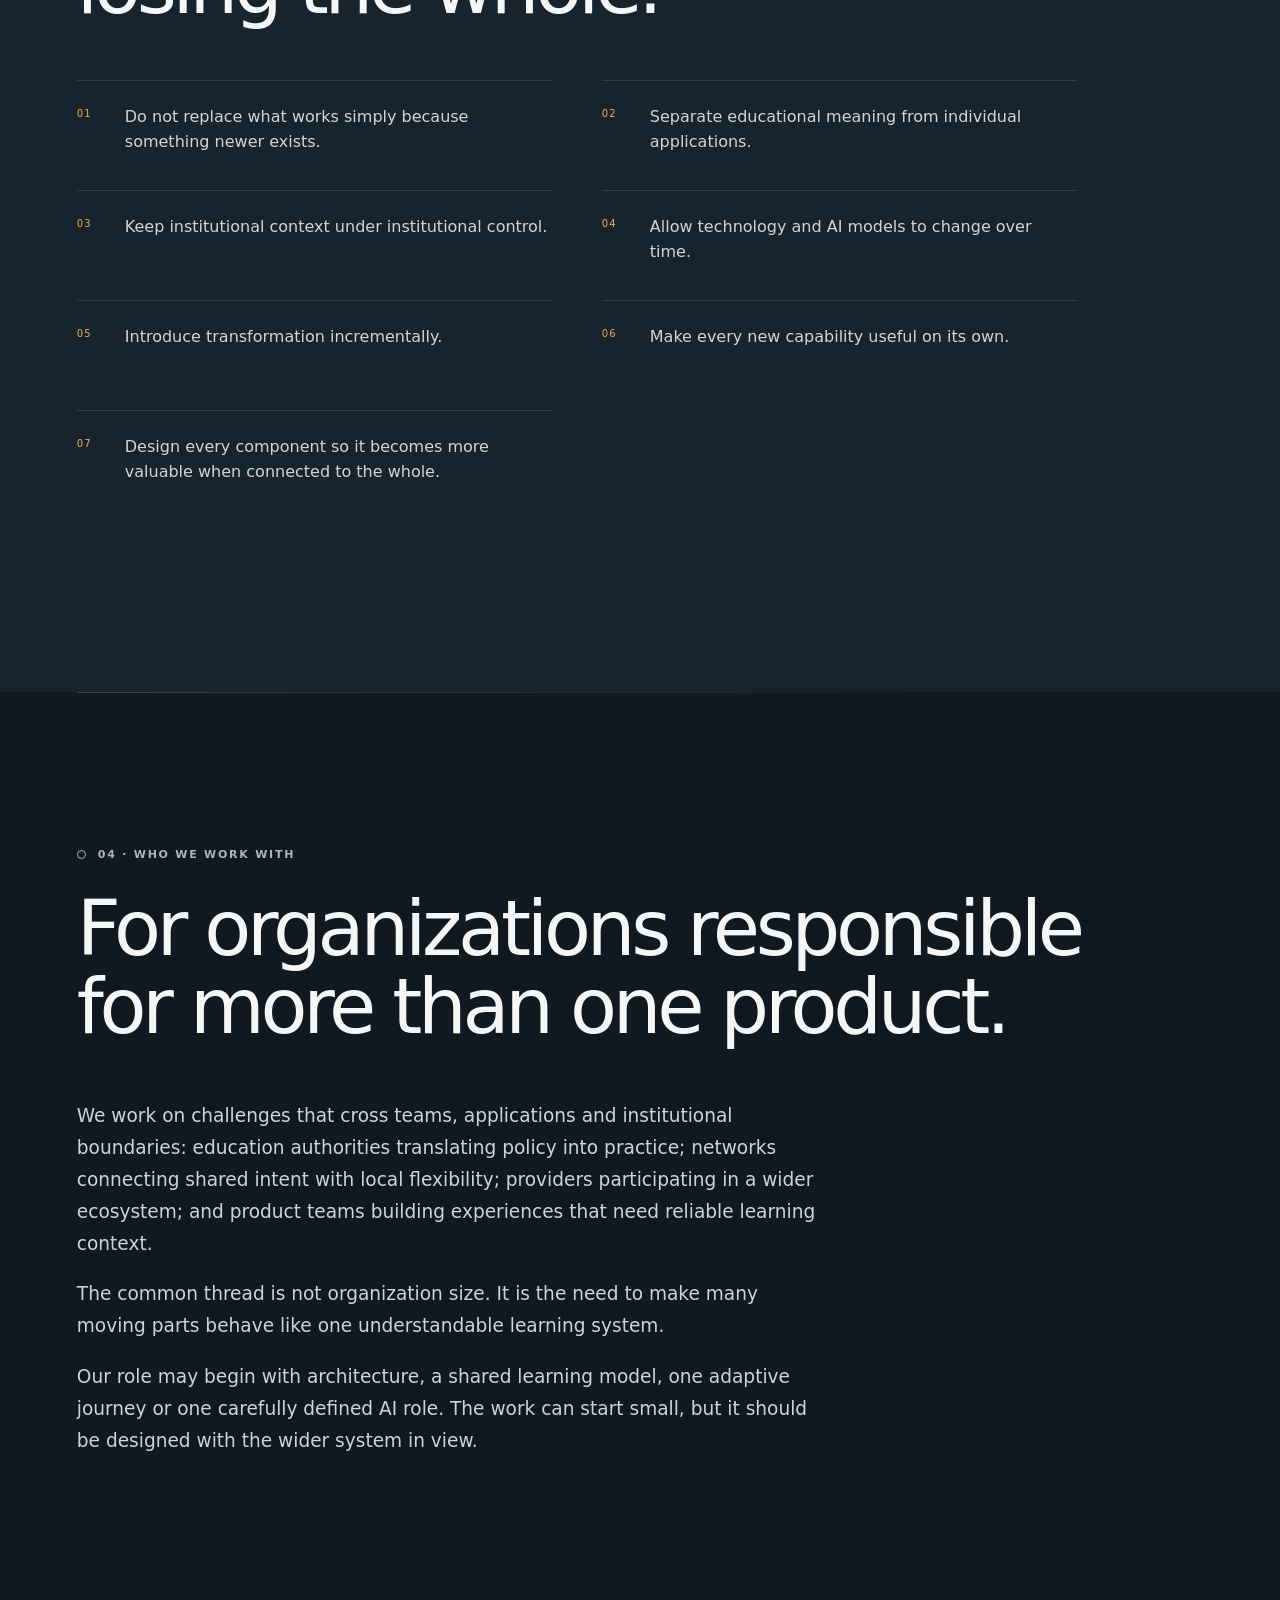
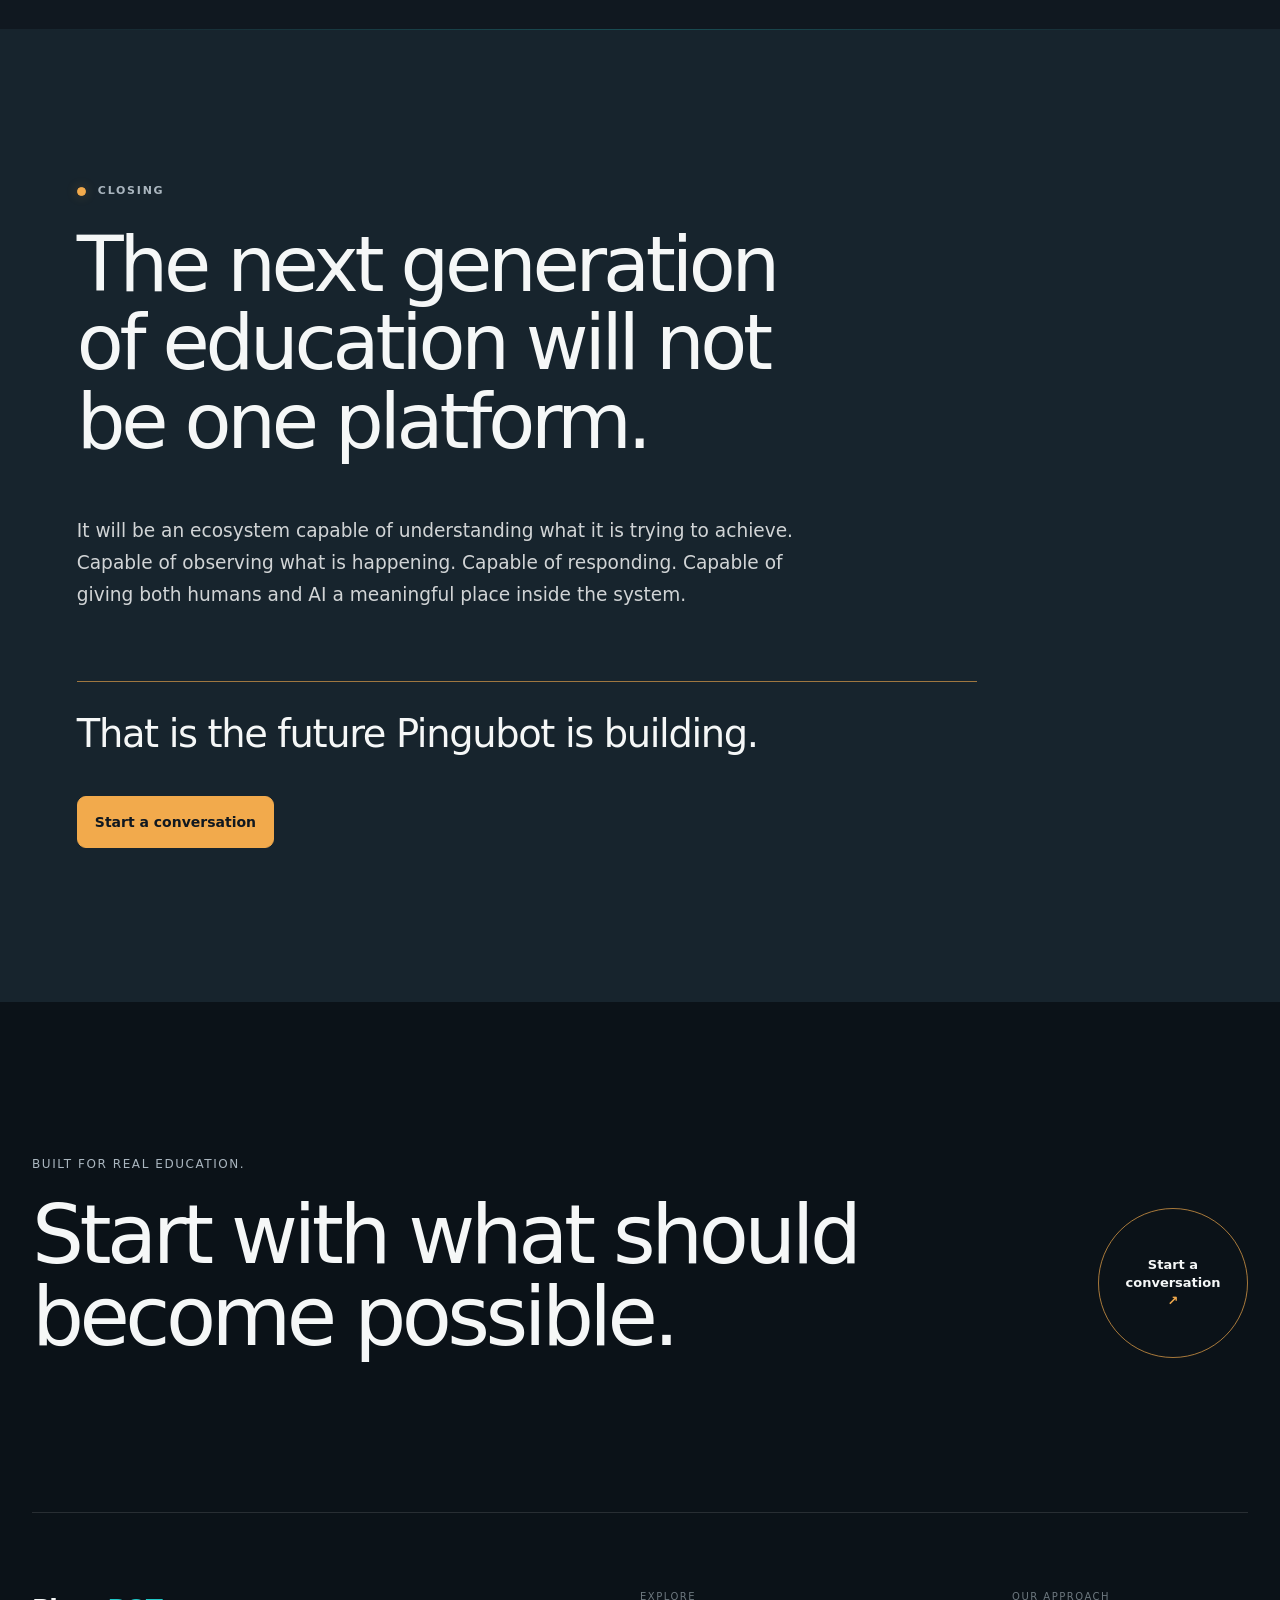
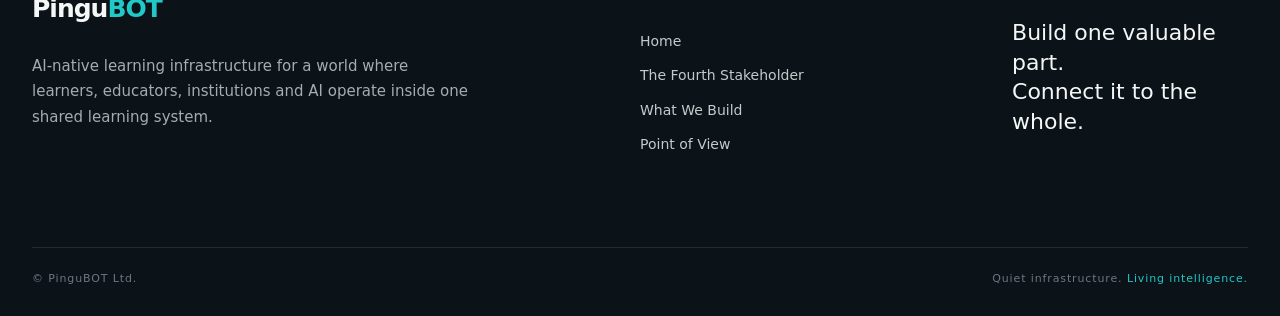
==== commit 2361db0a: "menu fix" ====
--- a/about.html
+++ b/about.html
@@ -27,7 +27,7 @@
     <meta name="twitter:description" content="Education, AI, data, product design and architecture for AI-native learning infrastructure." />
     <meta name="twitter:image" content="https://pingubot.com/assets/penguin-ai.png" />
     <meta name="twitter:image:alt" content="PinguBOT's network penguin, representing connected AI-native learning infrastructure" />
-    <link rel="stylesheet" href="styles.css?v=20260830-3" />
+    <link rel="stylesheet" href="styles.css?v=20260830-5" />
     <script type="application/ld+json">
       {"@context":"https://schema.org","@type":"AboutPage","@id":"https://pingubot.com/about#webpage","url":"https://pingubot.com/about","name":"About PinguBOT — AI-Native Learning Infrastructure","description":"Meet PinguBOT and learn how we combine education, AI, data, product design and architecture to build AI-native learning infrastructure.","isPartOf":{"@id":"https://pingubot.com/#website"},"about":{"@id":"https://pingubot.com/#organization"},"inLanguage":"en"}
     </script>
--- a/styles.css
+++ b/styles.css
@@ -249,24 +249,6 @@
 }
 
 /* Shared navigation and footer for designed pages */
-.home-page .global-header {
-  position: fixed;
-  top: 14px;
-  display: grid;
-  grid-template-columns: auto 1fr auto;
-  min-height: 58px;
-  padding: 0 18px;
-  border: 1px solid rgba(245,247,247,.1);
-  border-radius: 12px;
-  background: rgba(11,18,24,.9);
-  box-shadow: 0 12px 40px rgba(0,0,0,.16);
-  backdrop-filter: blur(14px);
-}
-
-.home-page .global-header .wordmark { grid-column: 1; }
-.home-page .global-header .desktop-nav { grid-column: 2; grid-row: 1; }
-.home-page .global-header > .nav-cta { grid-column: 3; }
-
 .home-page .desktop-nav a {
   position: relative;
   padding: 21px 0 18px;
@@ -394,23 +376,24 @@
 .footer-bottom span { color: var(--ai-cyan); }
 
 @media (max-width: 1120px) {
-  .home-page .global-header { grid-template-columns: auto 1fr auto; }
-  .home-page .global-header .desktop-nav { gap: 18px; }
-  .home-page .global-header .desktop-nav a { font-size: 11px; }
   .footer-callout h2 { padding-right: 170px; }
 }
 
 @media (max-width: 980px) {
-  .home-page .global-header {
-    top: 10px;
-    grid-template-columns: 1fr auto;
-    width: calc(100% - 24px);
-    padding: 0 15px;
+  .home-page .site-header.global-header {
+    display: flex;
+    align-items: center;
+    right: 0;
+    left: 0;
+    width: auto;
+    min-height: 64px;
+    padding: 0 20px;
+    transform: none;
   }
   .home-page .global-header .desktop-nav,
   .home-page .global-header > .nav-cta { display: none; }
-  .home-page .global-header .wordmark { grid-column: 1; }
-  .mobile-menu { position: static; display: block; grid-column: 2; grid-row: 1; }
+  .home-page .global-header .wordmark { margin-right: auto; }
+  .mobile-menu { position: static; display: block; margin-left: auto; }
   .mobile-menu summary {
     display: flex;
     align-items: center;
@@ -434,13 +417,18 @@
   .mobile-menu[open] summary i { transform: rotate(45deg); }
   .mobile-menu[open] summary i::before { transform: rotate(-90deg); }
   .mobile-menu nav {
-    position: absolute;
-    top: calc(100% + 8px);
+    position: fixed;
+    top: 64px;
     right: 0;
     left: 0;
+    z-index: 1000;
     display: flex;
     flex-direction: column;
+    width: auto;
+    max-height: calc(100dvh - 64px);
+    margin: 0;
     padding: 12px 17px 18px;
+    overflow-y: auto;
     border: 1px solid rgba(245,247,247,.11);
     border-radius: 12px;
     background: rgba(11,18,24,.98);
@@ -497,17 +485,22 @@
 }
 
 .home-page .site-header {
-  position: absolute;
+  position: fixed;
   top: 0;
-  left: 50%;
+  right: 0;
+  left: 0;
   z-index: 20;
   display: grid;
   grid-template-columns: auto 1fr auto;
   align-items: center;
-  width: min(calc(100% - 64px), 1400px);
-  padding: 28px 0;
+  width: auto;
+  min-height: 72px;
+  margin: 0;
+  padding: 0 max(32px, calc((100vw - 1400px) / 2 + 32px));
   border: 0;
-  transform: translateX(-50%);
+  border-bottom: 1px solid rgba(245,247,247,.09);
+  background: rgba(16,24,32,.94);
+  transform: none;
 }
 
 .home-page .brand-row { display: contents; }
@@ -541,7 +534,7 @@
 .home-page .site-nav a:hover,
 .home-page .site-nav a:focus-visible { color: var(--arctic); }
 .home-page .site-nav a[aria-current="page"],
-.home-page .site-nav a:last-child { display: none; }
+.home-page .site-nav a:last-child { display: block; }
 
 .home-page .nav-cta {
   grid-column: 3;
@@ -862,8 +855,6 @@
 }
 
 @media (max-width: 980px) {
-  .home-page .site-header { width: min(calc(100% - 40px), 1400px); }
-  .home-page .site-nav { display: none; }
   .home-page .hero { grid-template-columns: 1fr; width: 100%; max-width: 100%; padding-top: 150px; }
   .home-page .hero-copy { max-width: 850px; }
   .home-page .hero-system { width: 100%; max-width: 100%; min-height: 520px; margin-top: -60px; opacity: .8; }
@@ -874,9 +865,6 @@
 }
 
 @media (max-width: 680px) {
-  .home-page .site-header { width: calc(100% - 34px); padding-top: 20px; }
-  .home-page .nav-cta { font-size: 0; }
-  .home-page .nav-cta::before { content: "Contact"; font-size: 12px; }
   .home-page section { padding: 92px 22px; }
   .home-page section:not(.hero)::before { left: 22px; width: calc(100% - 44px); }
   .home-page .hero { min-height: 100svh; padding-top: 125px; overflow-x: hidden; }
@@ -1223,57 +1211,8 @@
   .feedback-cycle i:last-child { display: none; }
 }
 
-/* Cascade lock for shared site chrome */
-.home-page .site-header.global-header {
-  position: fixed;
-  top: 0;
-  right: 0;
-  left: 0;
-  width: auto;
-  min-height: 72px;
-  margin: 0;
-  padding: 0 max(32px, calc((100vw - 1400px) / 2 + 32px));
-  border: 0;
-  border-bottom: 1px solid rgba(245,247,247,.09);
-  border-radius: 0;
-  background: rgba(16,24,32,.94);
-  box-shadow: none;
-}
-.home-page .global-header .desktop-nav { display: flex; }
-.home-page .global-header .desktop-nav a:last-child,
-.home-page .global-header .desktop-nav a[aria-current="page"] { display: block; }
+/* Shared site footer */
 .home-page .site-footer.designed-footer { width: 100%; max-width: none; padding: 0; border: 0; }
-
-@media (max-width: 980px) {
-  .home-page .site-header.global-header {
-    top: 0;
-    grid-template-columns: minmax(0, 1fr) max-content;
-    align-items: center;
-    right: 0;
-    left: 0;
-    width: auto;
-    min-height: 64px;
-    padding: 0 20px;
-  }
-  .home-page .global-header .desktop-nav { display: none; }
-  .home-page .global-header .wordmark { grid-column: 1; justify-self: start; }
-  .home-page .global-header .mobile-menu {
-    position: static;
-    display: block;
-    grid-column: 2;
-    grid-row: 1;
-    justify-self: end;
-    width: auto;
-    margin-left: auto;
-    visibility: visible;
-    opacity: 1;
-  }
-  .home-page .global-header .mobile-menu summary {
-    display: flex;
-    align-items: center;
-    justify-content: flex-end;
-  }
-}
 
 /* Warm signal balance: intent, decisions and human action */
 .home-page .desktop-nav a[aria-current="page"]::after { background: var(--warm-signal); }
@@ -1485,7 +1424,7 @@
 .contact-page .nav-cta[aria-current="page"] { color: var(--warm-signal); }
 .contact-footer .footer-main { padding-top: 105px; }
 
-@media (max-width: 820px) {
+@media (max-width: 980px) {
   .layer-core { grid-template-columns: 1fr 1fr; }
   .layer-core b { grid-column: 1 / -1; border-bottom: 1px solid rgba(32,200,199,.14); }
   .layer-core > *:nth-child(odd) { border-right: 0; }
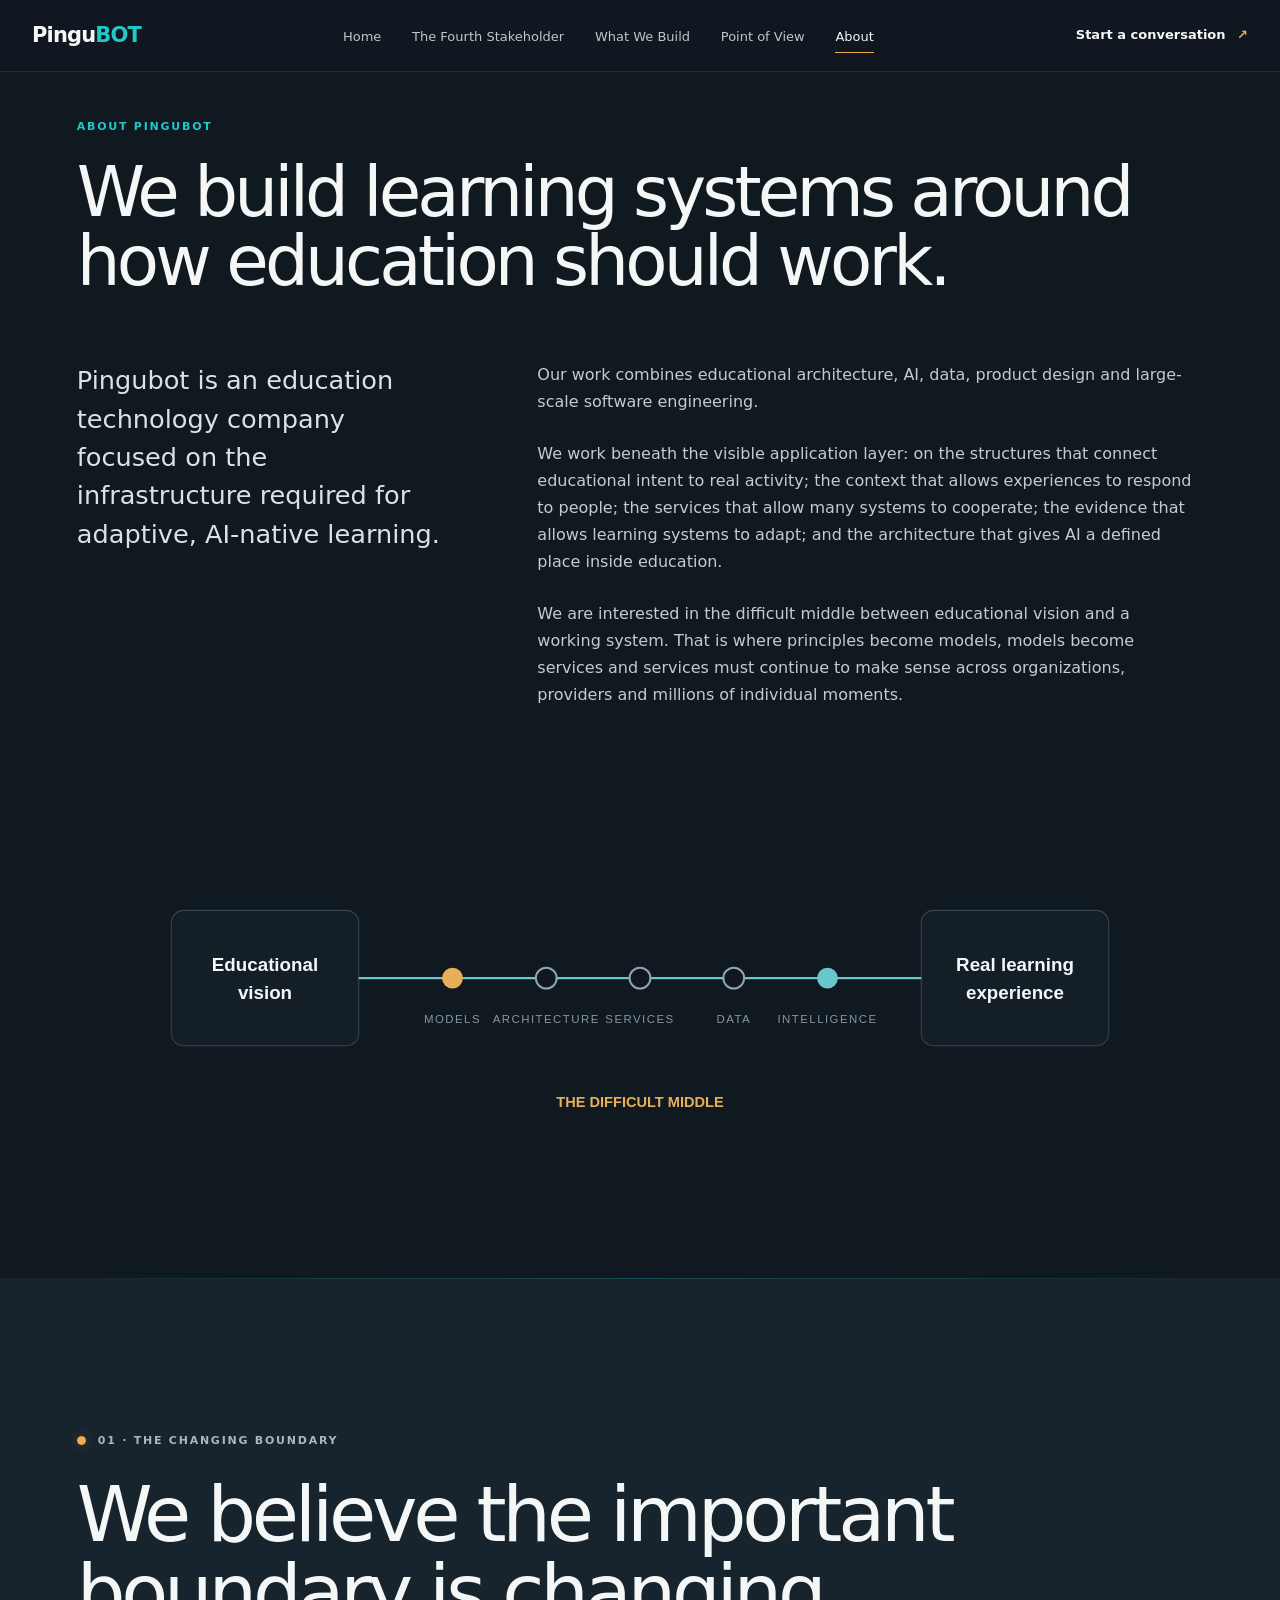
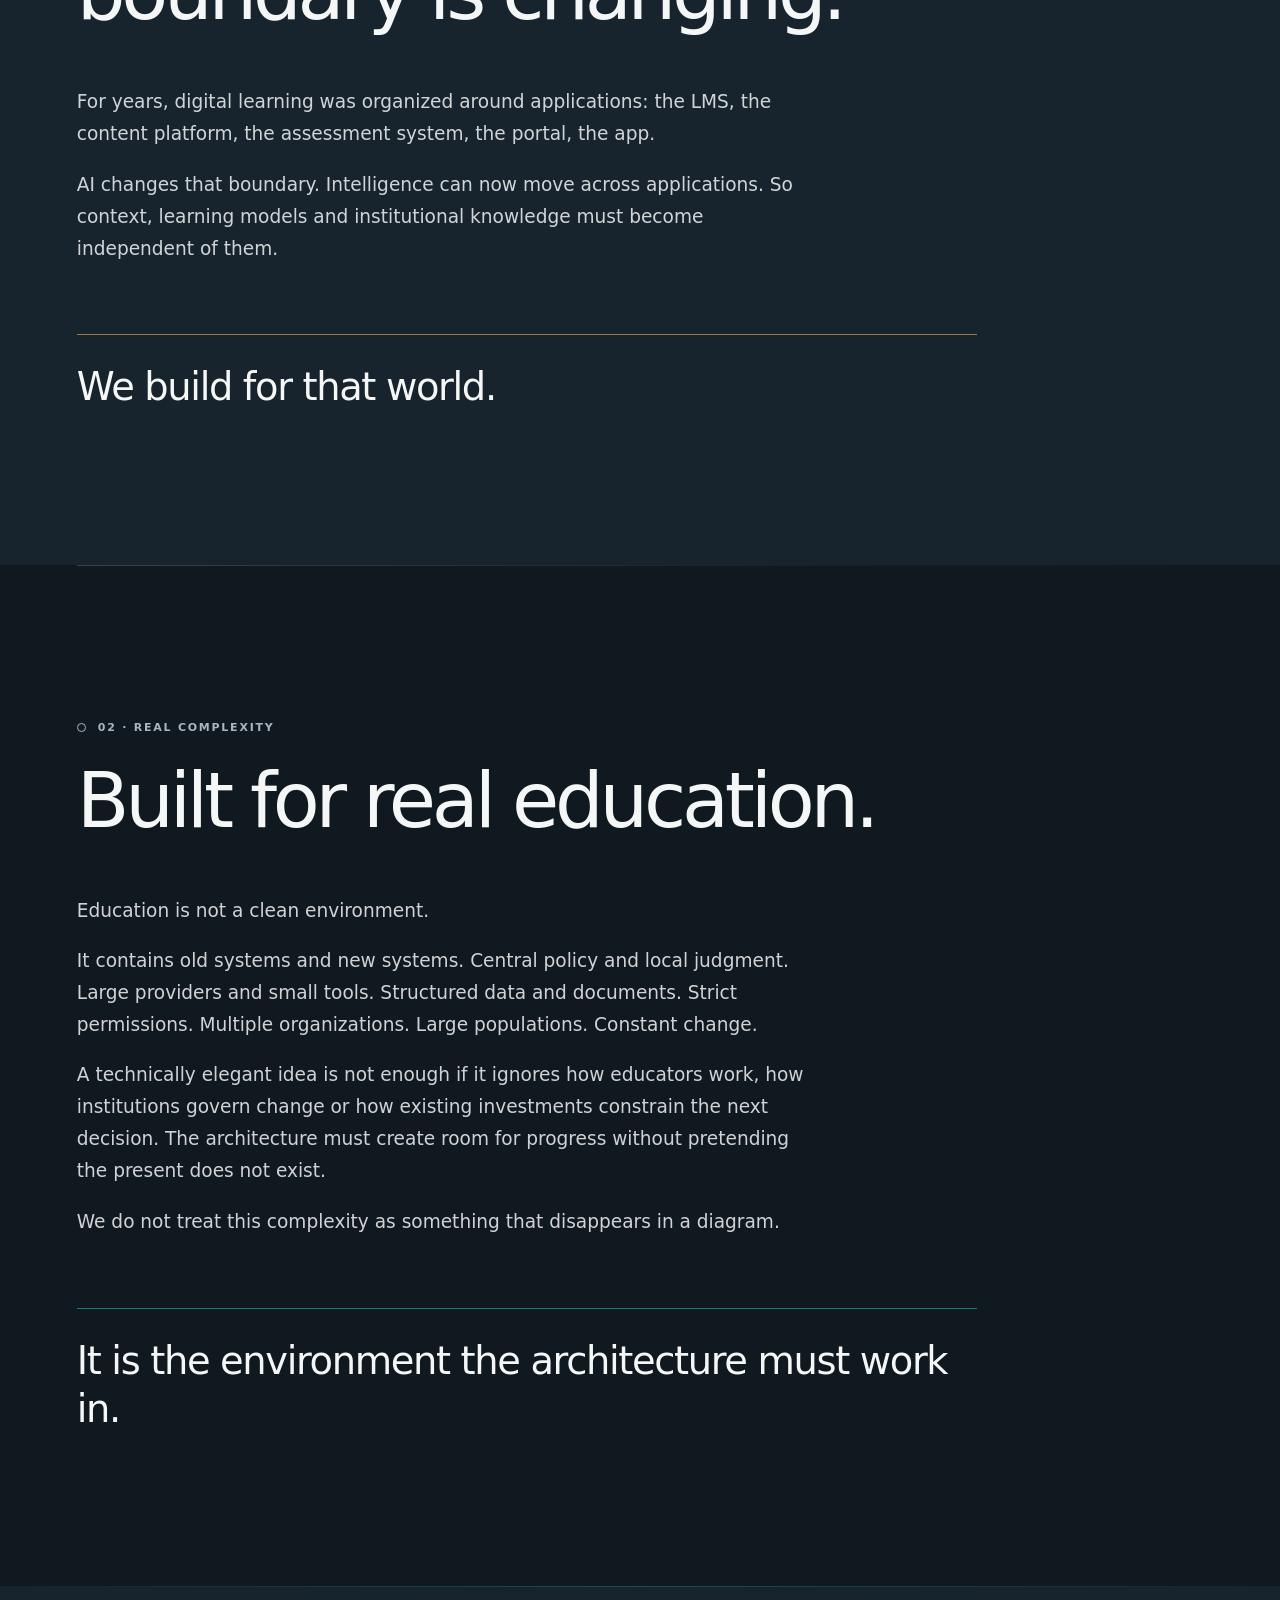
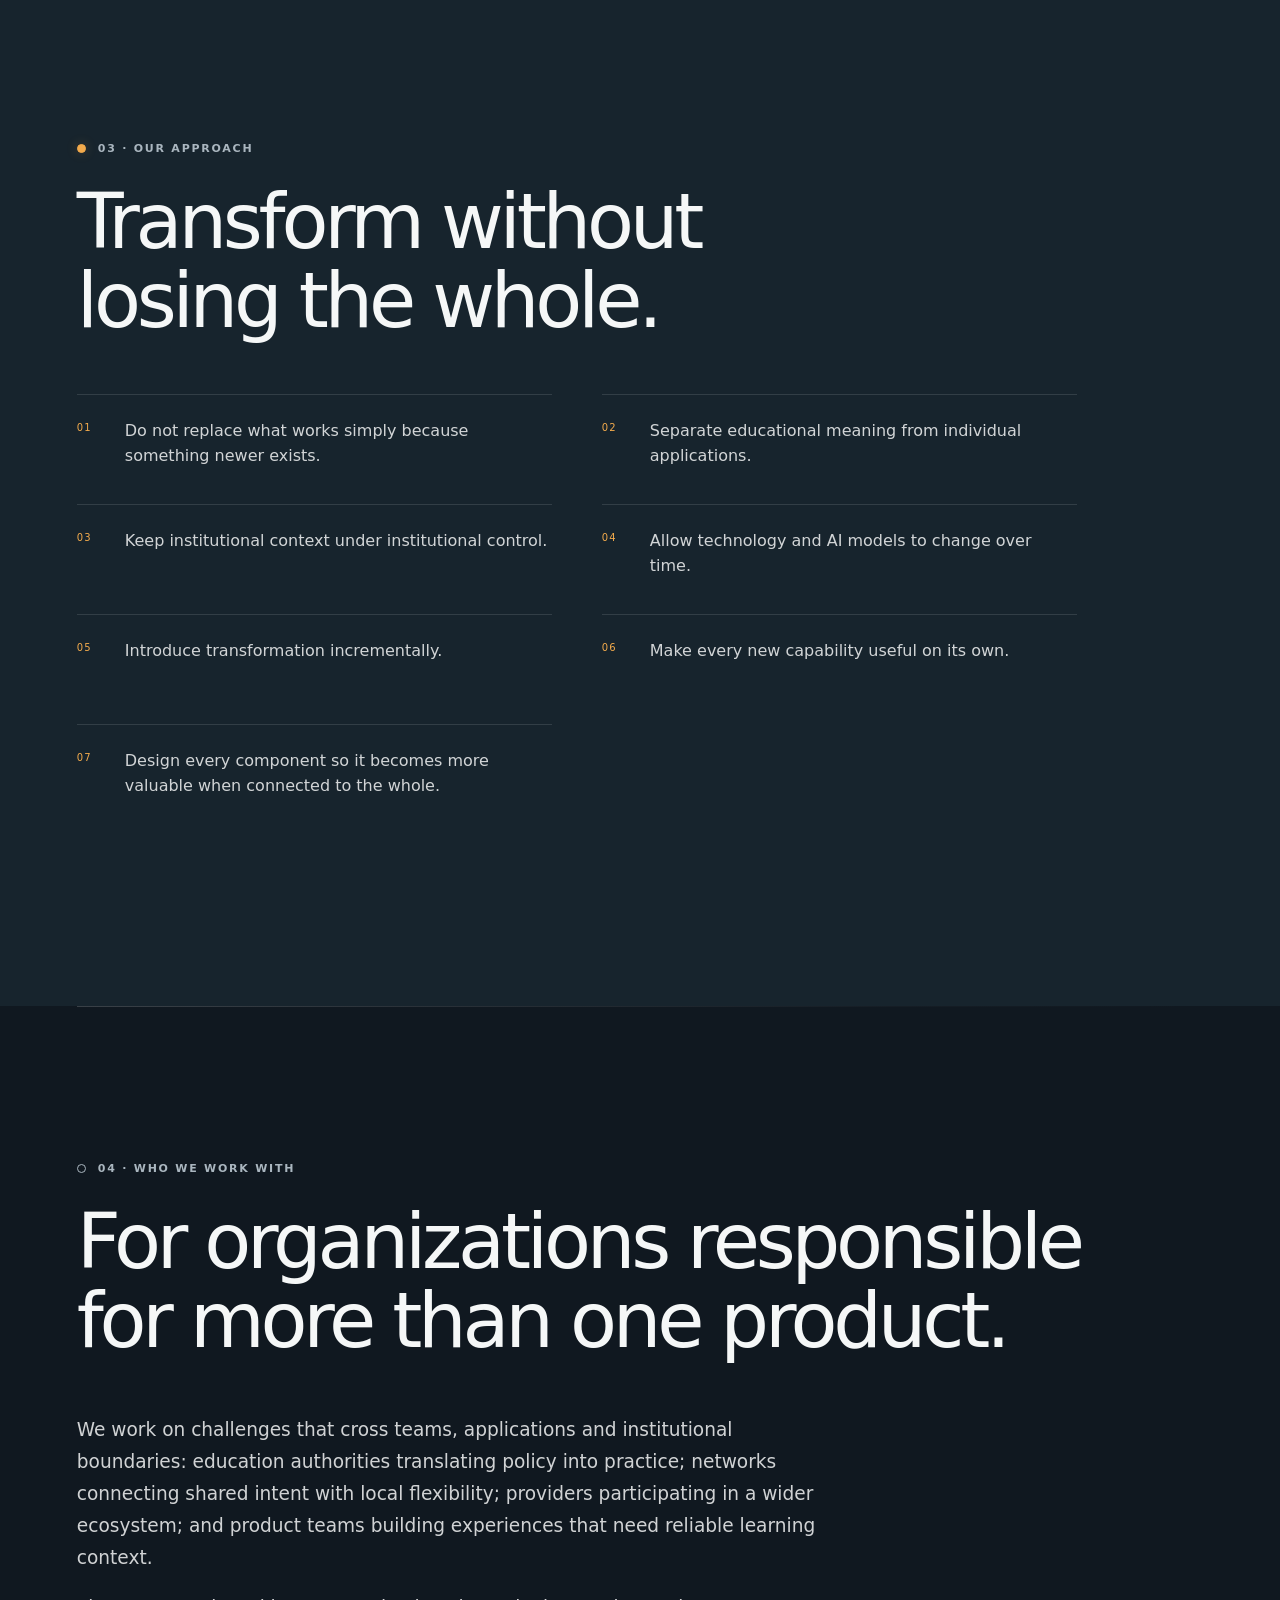
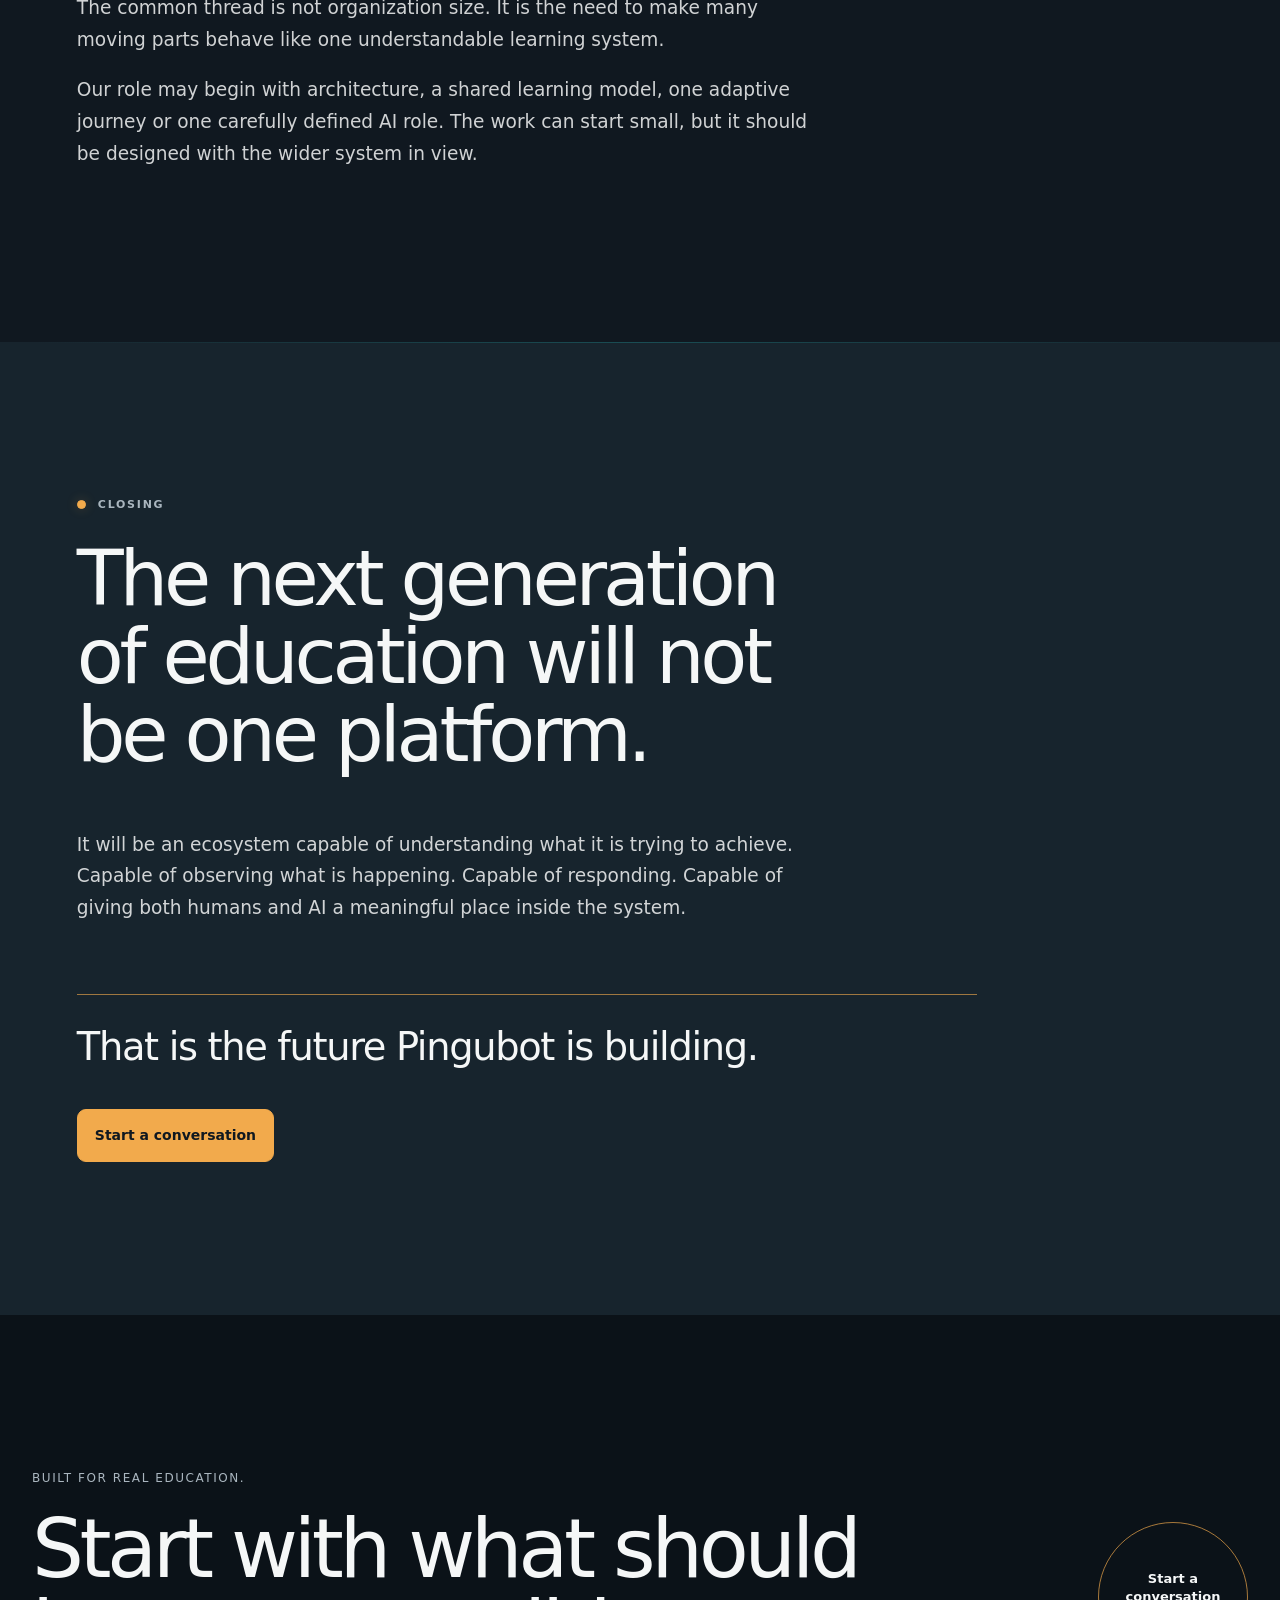
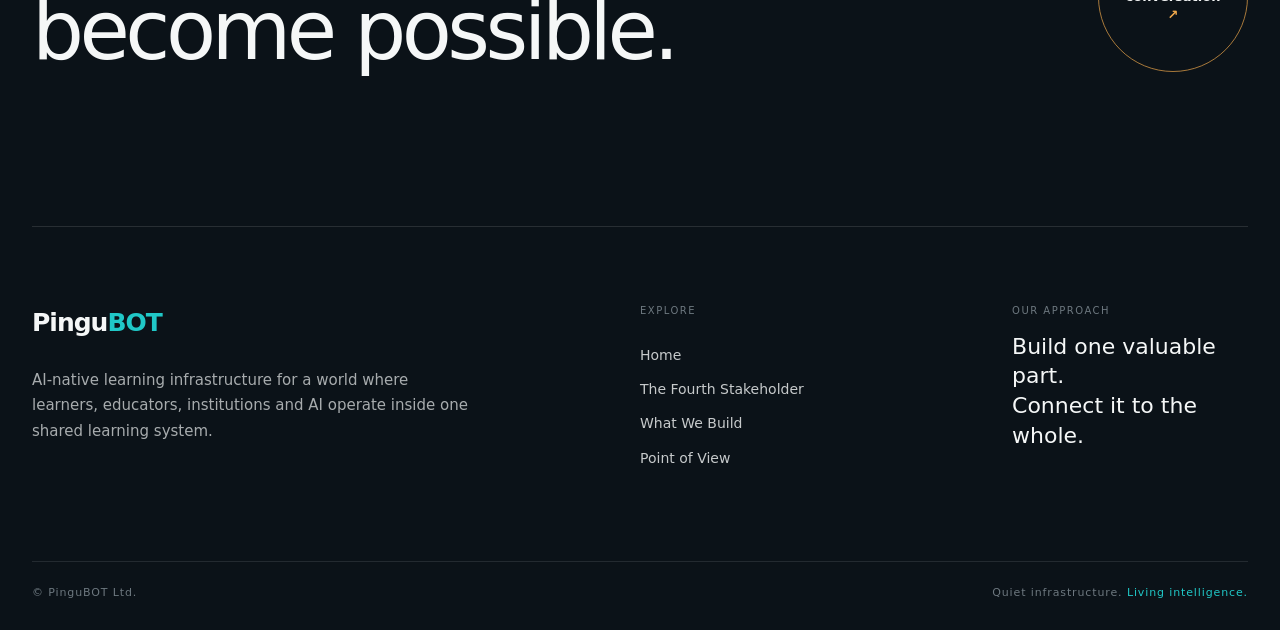
==== commit 33291044: "more fixes" ====
--- a/about.html
+++ b/about.html
@@ -27,7 +27,7 @@
     <meta name="twitter:description" content="Education, AI, data, product design and architecture for AI-native learning infrastructure." />
     <meta name="twitter:image" content="https://pingubot.com/assets/penguin-ai.png" />
     <meta name="twitter:image:alt" content="PinguBOT's network penguin, representing connected AI-native learning infrastructure" />
-    <link rel="stylesheet" href="styles.css?v=20260830-5" />
+    <link rel="stylesheet" href="styles.css?v=20260830-7" />
     <script type="application/ld+json">
       {"@context":"https://schema.org","@type":"AboutPage","@id":"https://pingubot.com/about#webpage","url":"https://pingubot.com/about","name":"About PinguBOT — AI-Native Learning Infrastructure","description":"Meet PinguBOT and learn how we combine education, AI, data, product design and architecture to build AI-native learning infrastructure.","isPartOf":{"@id":"https://pingubot.com/#website"},"about":{"@id":"https://pingubot.com/#organization"},"inLanguage":"en"}
     </script>
@@ -35,7 +35,7 @@
   <body class="home-page inner-page about-page">
     <header class="site-header global-header"><a class="wordmark" href="/" aria-label="PinguBOT home">Pingu<span>BOT</span></a><nav class="site-nav desktop-nav" aria-label="Main navigation"><a href="/">Home</a><a href="/fourth-stakeholder">The Fourth Stakeholder</a><a href="/what-we-build">What We Build</a><a href="/point-of-view">Point of View</a><a href="/about" aria-current="page">About</a></nav><a class="nav-cta" href="/contact">Start a conversation <span aria-hidden="true">↗</span></a><details class="mobile-menu"><summary><span>Menu</span><i aria-hidden="true"></i></summary><nav aria-label="Mobile navigation"><a href="/">Home</a><a href="/fourth-stakeholder">The Fourth Stakeholder</a><a href="/what-we-build">What We Build</a><a href="/point-of-view">Point of View</a><a href="/about" aria-current="page">About</a><a href="/contact">Start a conversation <span aria-hidden="true">↗</span></a></nav></details></header>
     <main>
-      <section class="page-intro about-hero"><div class="intro-heading"><p class="eyebrow">About PinguBOT</p><h1>We build learning systems around how education should work.</h1></div><div class="intro-copy"><p class="lead">Pingubot is an education technology company focused on the infrastructure required for adaptive, AI-native learning.</p><div class="intro-detail"><p>Our work combines educational architecture, AI, data, product design and large-scale software engineering.</p><p>We work beneath the visible application layer: on the structures that connect educational intent to real activity; the context that allows experiences to respond to people; the services that allow many systems to cooperate; the evidence that allows learning systems to adapt; and the architecture that gives AI a defined place inside education.</p><p>We are interested in the difficult middle between educational vision and a working system. That is where principles become models, models become services and services must continue to make sense across organizations, providers and millions of individual moments.</p></div></div><div class="discipline-field" aria-label="PinguBOT brings together education, artificial intelligence, data, design and architecture"><span>Education</span><span>AI</span><span>Data</span><span>Product design</span><span>Architecture</span><i></i></div></section>
+      <section class="page-intro about-hero"><div class="intro-heading"><p class="eyebrow">About PinguBOT</p><h1>We build learning systems around how education should work.</h1></div><div class="intro-copy"><p class="lead">Pingubot is an education technology company focused on the infrastructure required for adaptive, AI-native learning.</p><div class="intro-detail"><p>Our work combines educational architecture, AI, data, product design and large-scale software engineering.</p><p>We work beneath the visible application layer: on the structures that connect educational intent to real activity; the context that allows experiences to respond to people; the services that allow many systems to cooperate; the evidence that allows learning systems to adapt; and the architecture that gives AI a defined place inside education.</p><p>We are interested in the difficult middle between educational vision and a working system. That is where principles become models, models become services and services must continue to make sense across organizations, providers and millions of individual moments.</p></div></div><svg class="system-illustration discipline-field" role="img" aria-label="Models, architecture, services, data and intelligence connect educational vision to real learning experiences"><use href="assets/system-diagrams.svg#difficult-middle"></use></svg></section>
       <section><p class="section-label">01 · The changing boundary</p><h2>We believe the important boundary is changing.</h2><p>For years, digital learning was organized around applications: the LMS, the content platform, the assessment system, the portal, the app.</p><p>AI changes that boundary. Intelligence can now move across applications. So context, learning models and institutional knowledge must become independent of them.</p><p class="statement">We build for that world.</p></section>
       <section><p class="section-label">02 · Real complexity</p><h2>Built for real education.</h2><p>Education is not a clean environment.</p><p>It contains old systems and new systems. Central policy and local judgment. Large providers and small tools. Structured data and documents. Strict permissions. Multiple organizations. Large populations. Constant change.</p><p>A technically elegant idea is not enough if it ignores how educators work, how institutions govern change or how existing investments constrain the next decision. The architecture must create room for progress without pretending the present does not exist.</p><p>We do not treat this complexity as something that disappears in a diagram.</p><p class="statement">It is the environment the architecture must work in.</p></section>
       <section class="approach-section"><p class="section-label">03 · Our approach</p><h2>Transform without losing the whole.</h2><ul><li>Do not replace what works simply because something newer exists.</li><li>Separate educational meaning from individual applications.</li><li>Keep institutional context under institutional control.</li><li>Allow technology and AI models to change over time.</li><li>Introduce transformation incrementally.</li><li>Make every new capability useful on its own.</li><li>Design every component so it becomes more valuable when connected to the whole.</li></ul></section>
--- a/styles.css
+++ b/styles.css
@@ -696,50 +696,6 @@
 .home-page .action.primary { color: var(--midnight); background: var(--warm-signal); border-color: var(--warm-signal); }
 .home-page .action.primary span { color: var(--midnight); }
 
-.home-page .hero-system {
-  position: relative;
-  align-self: stretch;
-  min-height: 620px;
-  isolation: isolate;
-}
-
-.home-page .hero-system::before {
-  position: absolute;
-  inset: 15% -15% 7% -15%;
-  z-index: -1;
-  background: radial-gradient(ellipse, rgba(32,200,199,.12), transparent 61%);
-  content: "";
-}
-
-.home-page .penguin-field {
-  position: absolute;
-  right: -3%;
-  bottom: 3%;
-  width: min(39vw, 620px);
-  opacity: .76;
-  filter: saturate(.72) hue-rotate(-4deg) brightness(.85);
-  animation: entity-resolve 1400ms cubic-bezier(.2,.7,.2,1) both;
-}
-
-.home-page .penguin-field img { display: block; width: 100%; height: auto; }
-
-.home-page .orbit {
-  position: absolute;
-  border: 1px solid rgba(145,160,174,.19);
-  border-radius: 50%;
-  transform: rotate(-18deg);
-}
-.home-page .orbit-one { inset: 14% -12% 2% -5%; }
-.home-page .orbit-two { inset: 27% 1% 17% 13%; border-color: rgba(32,200,199,.18); transform: rotate(20deg); }
-
-.home-page .system-node { position: absolute; z-index: 3; color: var(--slate); font-size: 10px; letter-spacing: .12em; text-transform: uppercase; }
-.home-page .system-node i { display: block; width: 8px; height: 8px; margin-bottom: 8px; border: 1px solid var(--slate); border-radius: 50%; background: var(--midnight); }
-.home-page .node-learner { top: 18%; left: 10%; }
-.home-page .node-educator { top: 35%; right: -1%; }
-.home-page .node-institution { bottom: 16%; left: 4%; }
-.home-page .node-ai { right: 13%; bottom: 9%; color: var(--ai-cyan); }
-.home-page .node-ai i { border-color: var(--ai-cyan); background: var(--ai-cyan); box-shadow: 0 0 15px rgba(32,200,199,.6); }
-
 .home-page .hero-footnote {
   position: absolute;
   right: clamp(32px,6vw,86px);
@@ -752,10 +708,7 @@
 }
 .home-page .hero-footnote span { color: var(--ai-cyan); }
 
-.gap-visual,
-.evolution-visual,
-.loop-visual,
-.ecosystem-visual {
+.gap-visual {
   max-width: 1100px;
   margin: 72px 0;
   color: var(--slate);
@@ -769,34 +722,6 @@
 .broken-path b { display: grid; width: 36px; height: 36px; place-items: center; border: 1px solid rgba(230,164,75,.5); border-radius: 50%; font-weight: 500; }
 .ai-position { padding: 34px; border-left: 1px solid var(--ai-cyan); color: var(--ai-cyan); font-size: 28px; }
 .ai-position span { display: block; margin-top: 8px; color: var(--slate); font-size: 12px; letter-spacing: .1em; text-transform: uppercase; }
-
-.evolution-visual { display: grid; grid-template-columns: .75fr auto 1.8fr; gap: 34px; align-items: center; }
-.old-system { display: grid; gap: 7px; }
-.old-system span { padding: 12px 15px; border: 1px solid rgba(244,247,248,.12); font-size: 12px; }
-.transition-mark { font-size: 10px; letter-spacing: .13em; text-transform: uppercase; }
-.learning-path { display: flex; align-items: center; justify-content: space-between; font-size: 11px; }
-.learning-path i { flex: 1; height: 1px; margin: 0 8px; background: linear-gradient(90deg, rgba(145,160,174,.35), var(--ai-cyan)); }
-.learning-path strong { color: var(--warm-signal); font-weight: 600; }
-
-.loop-visual { position: relative; padding-bottom: 56px; }
-.loop-track { display: grid; grid-template-columns: repeat(5,1fr); }
-.loop-track span { position: relative; padding: 25px 10px 0; border-top: 1px solid rgba(145,160,174,.4); font-size: 12px; }
-.loop-track span::before { position: absolute; top: -5px; left: 0; width: 9px; height: 9px; border: 1px solid var(--slate); border-radius: 50%; background: var(--midnight); content: ""; }
-.loop-track .evidence::before { border-color: var(--warm-signal); background: var(--warm-signal); }
-.loop-track .adaptation { color: var(--warm-signal); border-color: var(--warm-signal); }
-.loop-track .adaptation::before { border-color: var(--warm-signal); background: var(--warm-signal); }
-.return-path { position: absolute; right: 10%; bottom: 0; left: 36%; height: 42px; border-right: 1px solid var(--warm-signal); border-bottom: 1px solid var(--warm-signal); border-left: 1px solid var(--warm-signal); border-radius: 0 0 18px 18px; }
-.return-path i::before { position: absolute; top: -4px; left: -4px; width: 7px; height: 7px; border-top: 1px solid var(--warm-signal); border-left: 1px solid var(--warm-signal); content: ""; transform: rotate(45deg); }
-.return-path span { position: absolute; bottom: -9px; left: 50%; padding: 0 9px; background: var(--midnight); color: var(--warm-signal); font-size: 9px; letter-spacing: .12em; text-transform: uppercase; transform: translateX(-50%); }
-
-.ecosystem-visual { margin-top: 80px; }
-.experience-row { display: grid; grid-template-columns: repeat(5,1fr); gap: 14px; }
-.experience-row span { padding-bottom: 18px; border-bottom: 1px solid rgba(244,247,248,.2); font-size: 12px; text-align: center; }
-.experience-row span:last-child { color: var(--ai-cyan); }
-.connector-field { display: grid; grid-template-columns: repeat(5,1fr); gap: 14px; height: 62px; }
-.connector-field i { width: 1px; height: 100%; margin: auto; background: linear-gradient(var(--slate), var(--ai-cyan)); opacity: .45; }
-.shared-layer { padding: 24px; border: 1px solid rgba(32,200,199,.3); background: rgba(32,200,199,.04); color: var(--arctic); font-size: 16px; text-align: center; }
-.shared-layer b { display: block; margin-top: 8px; color: var(--ai-cyan); font-size: 10px; font-weight: 500; letter-spacing: .15em; text-transform: uppercase; }
 
 .home-page .review-grid {
   max-width: 1100px;
@@ -1024,60 +949,6 @@
   align-self: center;
 }
 
-.stakeholder-map {
-  position: relative;
-  min-height: clamp(520px, 43vw, 620px);
-  overflow: hidden;
-  border-left: 1px solid rgba(245,247,247,.12);
-}
-
-.stakeholder-map::before,
-.stakeholder-map::after {
-  position: absolute;
-  left: 0;
-  width: 72%;
-  height: 1px;
-  background: linear-gradient(90deg, rgba(145,160,174,.5), transparent);
-  content: "";
-}
-.stakeholder-map::before { top: 22%; }
-.stakeholder-map::after { top: 48%; }
-
-.stakeholder-axis {
-  position: absolute;
-  top: 12%;
-  left: 28px;
-  display: grid;
-  gap: 24px;
-  color: var(--slate);
-  font-size: 10px;
-  letter-spacing: .14em;
-  text-transform: uppercase;
-}
-.stakeholder-axis i { width: 1px; height: 24px; margin-left: 3px; background: rgba(145,160,174,.4); }
-
-.stakeholder-map img {
-  position: absolute;
-  right: -3%;
-  bottom: 2%;
-  width: min(88%, 580px);
-  height: auto;
-  opacity: .48;
-  object-fit: contain;
-  filter: saturate(.65) brightness(.78);
-  animation: entity-resolve 1400ms cubic-bezier(.2,.7,.2,1) both;
-}
-
-.fourth-entry {
-  position: absolute;
-  top: 57%;
-  left: 28px;
-  z-index: 2;
-  color: var(--ai-cyan);
-}
-.fourth-entry b { display: block; font-size: clamp(58px,5.5vw,82px); font-weight: 500; line-height: 1; letter-spacing: -.055em; }
-.fourth-entry span { display: block; max-width: 180px; margin-top: 9px; font-size: 10px; line-height: 1.5; letter-spacing: .14em; text-transform: uppercase; }
-
 .stakeholder-page .stakeholder-hero .statement {
   margin-left: 0;
   font-size: clamp(30px,3vw,46px);
@@ -1113,26 +984,6 @@
 .empty-window b { margin-top: 8px; color: var(--slate); font-size: 9px; font-weight: 500; letter-spacing: .14em; text-transform: uppercase; }
 .empty-window i { position: absolute; top: 50%; left: -5px; width: 9px; height: 9px; border: 1px solid var(--warm-signal); border-radius: 50%; background: var(--midnight); }
 
-.role-spectrum {
-  display: grid;
-  grid-template-columns: repeat(4,1fr);
-  max-width: 1100px;
-  margin: 70px 0;
-  counter-reset: roles;
-}
-.role-spectrum span {
-  position: relative;
-  min-height: 115px;
-  padding: 30px 20px 18px;
-  border-top: 1px solid rgba(32,200,199,.42);
-  border-right: 1px solid rgba(245,247,247,.1);
-  color: rgba(245,247,247,.86);
-  font-size: 13px;
-  counter-increment: roles;
-}
-.role-spectrum span::before { position: absolute; top: -8px; left: 20px; display: grid; width: 16px; height: 16px; place-content: center; border: 1px solid var(--ai-cyan); border-radius: 50%; background: var(--midnight); color: var(--ai-cyan); content: counter(roles); font-size: 8px; }
-.role-spectrum span:last-child { border-right: 0; }
-
 .stakeholder-page .contract-section .review-grid { grid-template-columns: repeat(3,1fr); }
 .stakeholder-page .contract-section .review-grid > div:nth-child(3n) { border-right: 0; }
 .stakeholder-page .contract-section .review-grid > div:nth-child(n+4) { border-top: 1px solid rgba(245,247,247,.12); }
@@ -1152,20 +1003,6 @@
 .authority-path strong { padding: 18px 22px; border: 1px solid var(--warm-signal); border-radius: 50%; color: var(--warm-signal); font-weight: 500; text-align: center; }
 .authority-path span:last-child { color: var(--ai-cyan); }
 
-.feedback-cycle {
-  display: flex;
-  align-items: center;
-  max-width: 1080px;
-  margin: 70px 0 85px;
-  color: var(--slate);
-  font-size: 12px;
-}
-.feedback-cycle span,
-.feedback-cycle strong { white-space: nowrap; }
-.feedback-cycle i { flex: 1; height: 1px; margin: 0 15px; background: rgba(145,160,174,.35); }
-.feedback-cycle strong { color: var(--warm-signal); font-weight: 600; }
-.feedback-cycle i:last-child { position: relative; height: 52px; border-top: 1px solid var(--warm-signal); border-right: 1px solid var(--warm-signal); border-radius: 0 28px 0 0; background: none; }
-.feedback-cycle i:last-child::after { position: absolute; right: -4px; bottom: -3px; width: 7px; height: 7px; border-right: 1px solid var(--warm-signal); border-bottom: 1px solid var(--warm-signal); content: ""; transform: rotate(45deg); }
 
 .stakeholder-page section:last-of-type {
   min-height: 80svh;
@@ -1206,9 +1043,6 @@
   .stakeholder-page .contract-section .review-grid > div { border-right: 0; }
   .authority-path { grid-template-columns: 1fr; justify-items: start; gap: 13px; }
   .authority-path i { width: 1px; height: 30px; margin: 0 0 0 28px; }
-  .feedback-cycle { display: grid; grid-template-columns: auto 1fr auto; gap: 20px 10px; }
-  .feedback-cycle i { min-width: 30px; margin: 0; }
-  .feedback-cycle i:last-child { display: none; }
 }
 
 /* Shared site footer */
@@ -1232,56 +1066,6 @@
 
 /* What We Build */
 .build-page .build-hero { min-height: auto; }
-.layer-system {
-  display: grid;
-  gap: 10px;
-  max-width: 1120px;
-  margin: 58px 0 0;
-  color: var(--slate);
-}
-.layer-experiences { display: grid; grid-template-columns: repeat(3,1fr); gap: 10px; }
-.layer-experiences span { padding: 18px; border: 1px solid rgba(245,247,247,.12); font-size: 11px; text-align: center; }
-.layer-core {
-  display: grid;
-  grid-template-columns: 1.2fr repeat(4,1fr);
-  align-items: center;
-  min-height: 94px;
-  border: 1px solid rgba(32,200,199,.38);
-  background: rgba(32,200,199,.045);
-}
-.layer-core > * { padding: 20px; border-right: 1px solid rgba(32,200,199,.14); font-size: 11px; text-align: center; }
-.layer-core > *:last-child { border-right: 0; }
-.layer-core b { color: var(--ai-cyan); font-size: 17px; font-weight: 550; }
-.layer-foundation { padding: 16px; border-top: 1px solid rgba(242,170,76,.5); color: var(--warm-signal); font-size: 10px; letter-spacing: .14em; text-align: center; text-transform: uppercase; }
-
-.build-flow,
-.evidence-motion {
-  display: flex;
-  align-items: center;
-  max-width: 1100px;
-  margin: 70px 0;
-  color: var(--slate);
-  font-size: 12px;
-}
-.build-flow i,
-.evidence-motion i { flex: 1; height: 1px; margin: 0 14px; background: linear-gradient(90deg, rgba(170,182,191,.32), var(--ai-cyan)); }
-.build-flow strong,
-.evidence-motion strong { color: var(--warm-signal); font-weight: 600; }
-.evidence-motion .warm { padding: 15px 18px; border: 1px solid var(--warm-signal); border-radius: 50%; color: var(--warm-signal); }
-
-.traveling-context {
-  display: grid;
-  grid-template-columns: 1fr minmax(60px,.4fr) auto minmax(60px,.4fr) 1fr;
-  align-items: center;
-  max-width: 1100px;
-  margin: 72px 0;
-}
-.traveling-context div { display: grid; grid-template-columns: repeat(2,1fr); }
-.traveling-context div:last-child { grid-template-columns: repeat(3,1fr); }
-.traveling-context div span { padding: 16px 10px; border: 1px solid rgba(245,247,247,.1); color: var(--slate); font-size: 10px; text-align: center; }
-.traveling-context > i { height: 1px; background: linear-gradient(90deg, rgba(170,182,191,.3), var(--ai-cyan)); }
-.traveling-context > b { display: grid; width: 90px; height: 90px; place-content: center; border: 1px solid var(--ai-cyan); border-radius: 50%; color: var(--ai-cyan); font-size: 12px; font-weight: 500; }
-
 .build-page .review-grid { grid-template-columns: repeat(3,1fr); }
 .build-page .review-grid > div:nth-child(3n) { border-right: 0; }
 .build-page .review-grid > div:nth-child(n+4) { border-top: 1px solid rgba(245,247,247,.12); }
@@ -1302,45 +1086,10 @@
 }
 .pov-relations i { height: 1px; margin: 0 13px; background: linear-gradient(90deg, rgba(170,182,191,.25), var(--ai-cyan)); }
 .pov-relations b { grid-column: 1 / -1; justify-self: end; margin-top: 24px; color: var(--warm-signal); font-size: 11px; font-weight: 500; letter-spacing: .12em; text-transform: uppercase; }
-.pov-page main > section:not(.page-intro) { counter-increment: point-of-view; }
-.pov-page main { counter-reset: point-of-view; }
-.pov-page main > section:not(.page-intro):not(:last-child)::after {
-  position: absolute;
-  top: clamp(100px,11vw,170px);
-  right: clamp(32px,6vw,86px);
-  left: auto;
-  width: auto;
-  height: auto;
-  background: none;
-  color: rgba(245,247,247,.045);
-  content: "0" counter(point-of-view);
-  font-size: clamp(100px,15vw,210px);
-  font-weight: 500;
-  line-height: 1;
-  letter-spacing: -.08em;
-  transform: none;
-  pointer-events: none;
-}
-.pov-page main > section:nth-of-type(even):not(.hero)::after { color: rgba(242,170,76,.06); }
 .pov-page main > section:not(.page-intro) h2 { position: relative; z-index: 1; max-width: 980px; }
 
 /* About */
 .about-page .about-hero { min-height: auto; }
-.discipline-field {
-  position: relative;
-  display: grid;
-  grid-template-columns: repeat(5,1fr);
-  max-width: 1100px;
-  margin: 58px 0 0;
-  border-top: 1px solid rgba(32,200,199,.35);
-}
-.discipline-field span { position: relative; padding: 30px 13px; border-right: 1px solid rgba(245,247,247,.1); color: rgba(245,247,247,.82); font-size: 12px; text-align: center; }
-.discipline-field span::before { position: absolute; top: -5px; left: 50%; width: 8px; height: 8px; border: 1px solid var(--ai-cyan); border-radius: 50%; background: var(--midnight); content: ""; transform: translateX(-50%); }
-.discipline-field span:nth-child(1)::before,
-.discipline-field span:nth-child(4)::before { border-color: var(--warm-signal); background: var(--warm-signal); }
-.discipline-field span:last-of-type { border-right: 0; }
-.discipline-field i { position: absolute; right: 10%; bottom: 0; left: 10%; height: 1px; background: linear-gradient(90deg, transparent, rgba(242,170,76,.42), transparent); }
-
 .about-page .approach-section ul {
   display: grid;
   grid-template-columns: repeat(2,1fr);
@@ -1434,7 +1183,6 @@
   .build-page .review-grid { grid-template-columns: 1fr 1fr; }
   .build-page .review-grid > div:nth-child(3n) { border-right: 1px solid rgba(245,247,247,.12); }
   .build-page .review-grid > div:nth-child(2n) { border-right: 0; }
-  .pov-page main > section:not(.page-intro):not(:last-child)::after { right: 25px; }
   .contact-page .contact-form-section { grid-template-columns: 1fr; padding-right: 32px; padding-left: 32px; }
 }
 
@@ -1458,3 +1206,80 @@
   .about-page .approach-section ul { grid-template-columns: 1fr; }
   .contact-page .contact-form-section { padding-right: 22px; padding-left: 22px; }
 }
+/* Reusable system diagrams: SVG owns meaning; CSS owns only placement. */
+.system-illustration {
+  display: block;
+  width: 100%;
+  max-width: 1000px;
+  height: auto;
+  aspect-ratio: 9 / 4;
+  margin: clamp(34px, 5vw, 72px) auto;
+  overflow: visible;
+}
+
+.home-page .hero-system {
+  position: relative;
+  width: 100%;
+  max-width: 760px;
+  min-height: 0;
+  aspect-ratio: 760 / 620;
+  margin: 0;
+}
+.home-page .hero-system::before { content: none; }
+.stakeholder-page .stakeholder-hero .stakeholder-map {
+  position: relative;
+  grid-column: 2;
+  grid-row: 1 / span 2;
+  width: 100%;
+  min-height: 0;
+  aspect-ratio: 760 / 620;
+  margin: 0;
+  overflow: visible;
+}
+.build-page .layer-system {
+  display: block;
+  grid-column: 1 / -1;
+  width: 100%;
+  aspect-ratio: 1000 / 520;
+  margin: clamp(42px, 6vw, 82px) auto 0;
+  padding: 0;
+  border: 0;
+  background: none;
+}
+.compact-illustration { max-width: 900px; aspect-ratio: 9 / 5; }
+.feedback-cycle { max-width: 900px; aspect-ratio: 45 / 14; }
+.pov-illustration { max-width: 620px; aspect-ratio: 31 / 14; margin-left: 0; }
+.about-page .discipline-field {
+  display: block;
+  grid-column: 1 / -1;
+  width: 100%;
+  aspect-ratio: 8 / 3;
+  margin: clamp(42px, 6vw, 82px) auto 0;
+  border: 0;
+}
+
+@media (max-width: 980px) {
+  .system-illustration { margin-block: 32px; }
+  .stakeholder-page .stakeholder-hero .stakeholder-map {
+    grid-column: 1;
+    grid-row: auto;
+    min-height: 0;
+    margin-top: 28px;
+  }
+  .home-page .hero-system { min-height: 0; margin-top: 8px; }
+}
+
+@media (max-width: 620px) {
+  .system-illustration { width: 100%; max-width: 100%; }
+  .home-page .hero-system,
+  .stakeholder-page .stakeholder-hero .stakeholder-map { aspect-ratio: 760 / 620; }
+  .pov-illustration { aspect-ratio: 31 / 14; }
+  .home-page .site-header.global-header { max-width: none; overflow: visible; }
+  .home-page .mobile-menu { display: block !important; flex: 0 0 auto; visibility: visible; opacity: 1; }
+  .home-page .mobile-menu summary { min-width: 72px; justify-content: flex-end; }
+  .home-page .hero-copy { min-width: 0; }
+  .home-page .hero h1 { max-width: 100%; font-size: clamp(42px, 12vw, 48px); overflow-wrap: anywhere; }
+  .home-page .hero-summary { max-width: 100%; }
+  .home-page .actions { display: grid; grid-template-columns: 1fr; }
+  .home-page .action { width: 100%; min-width: 0; }
+}
